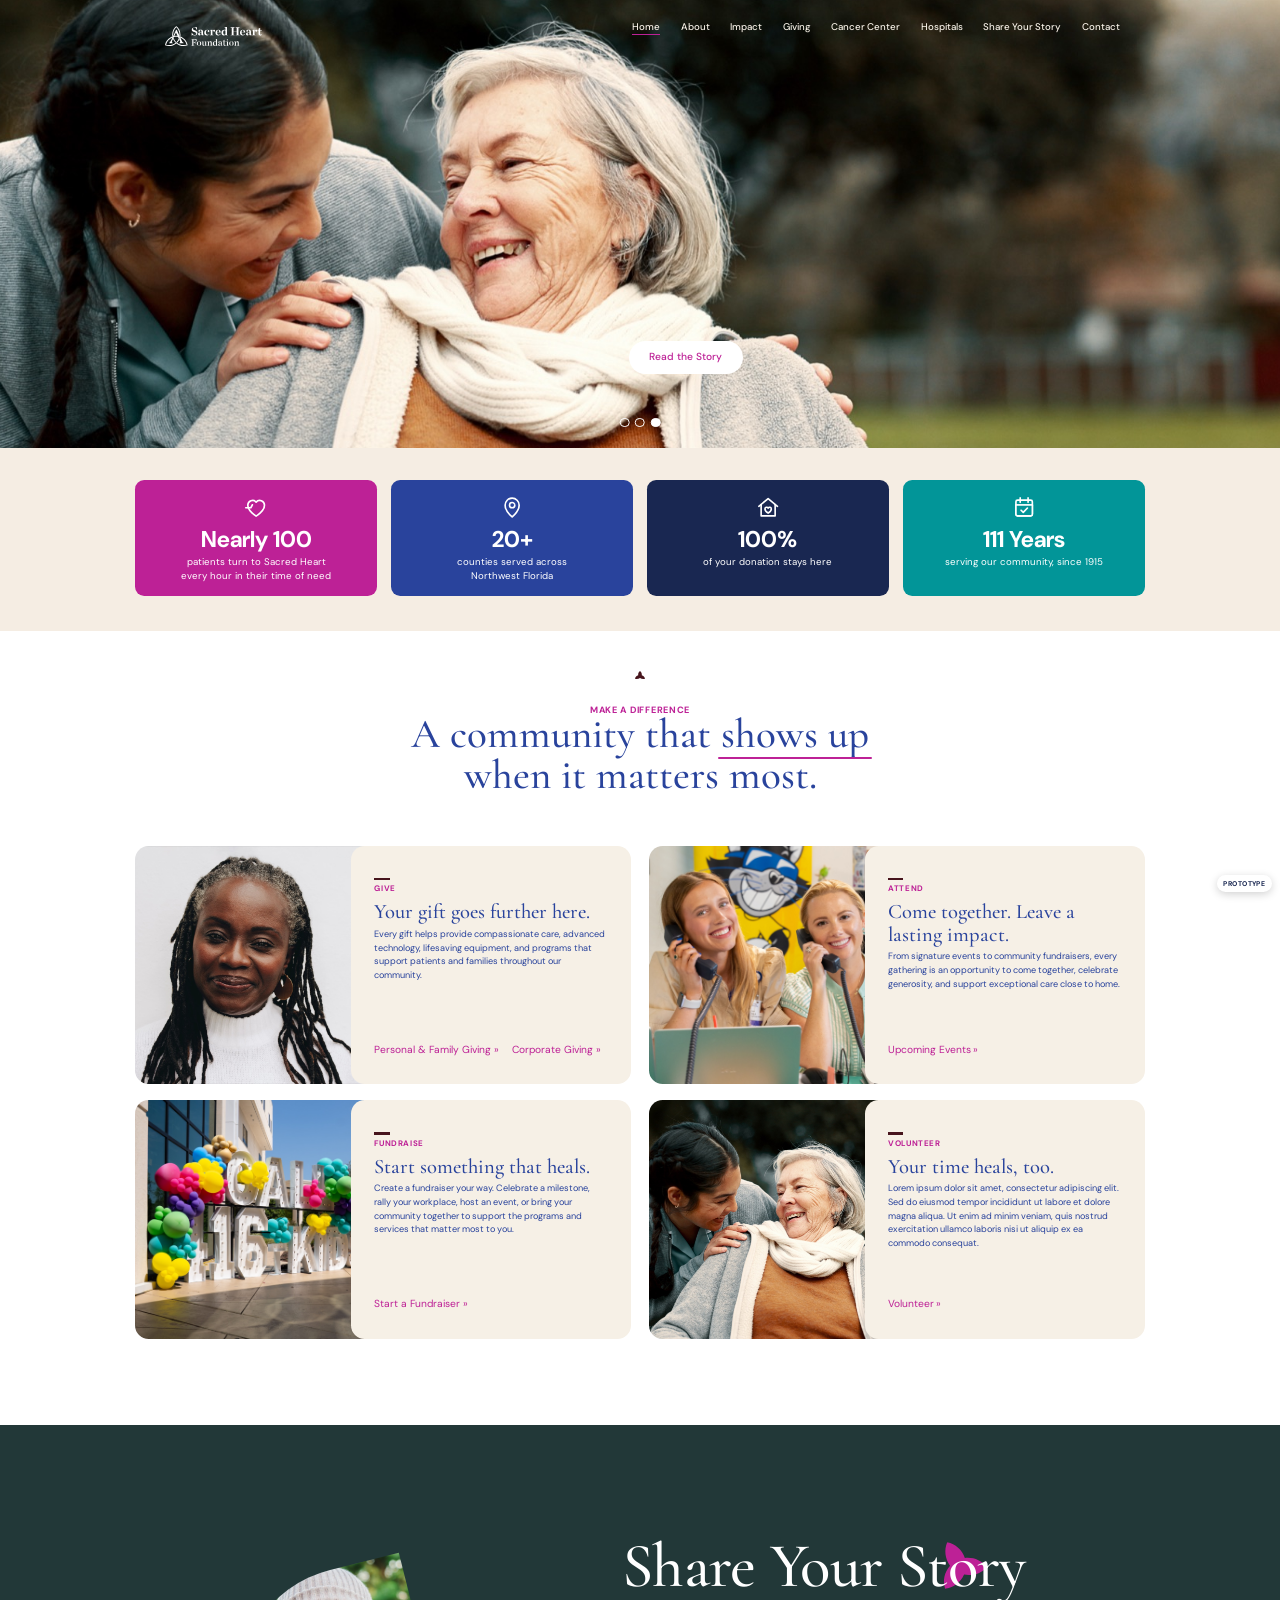
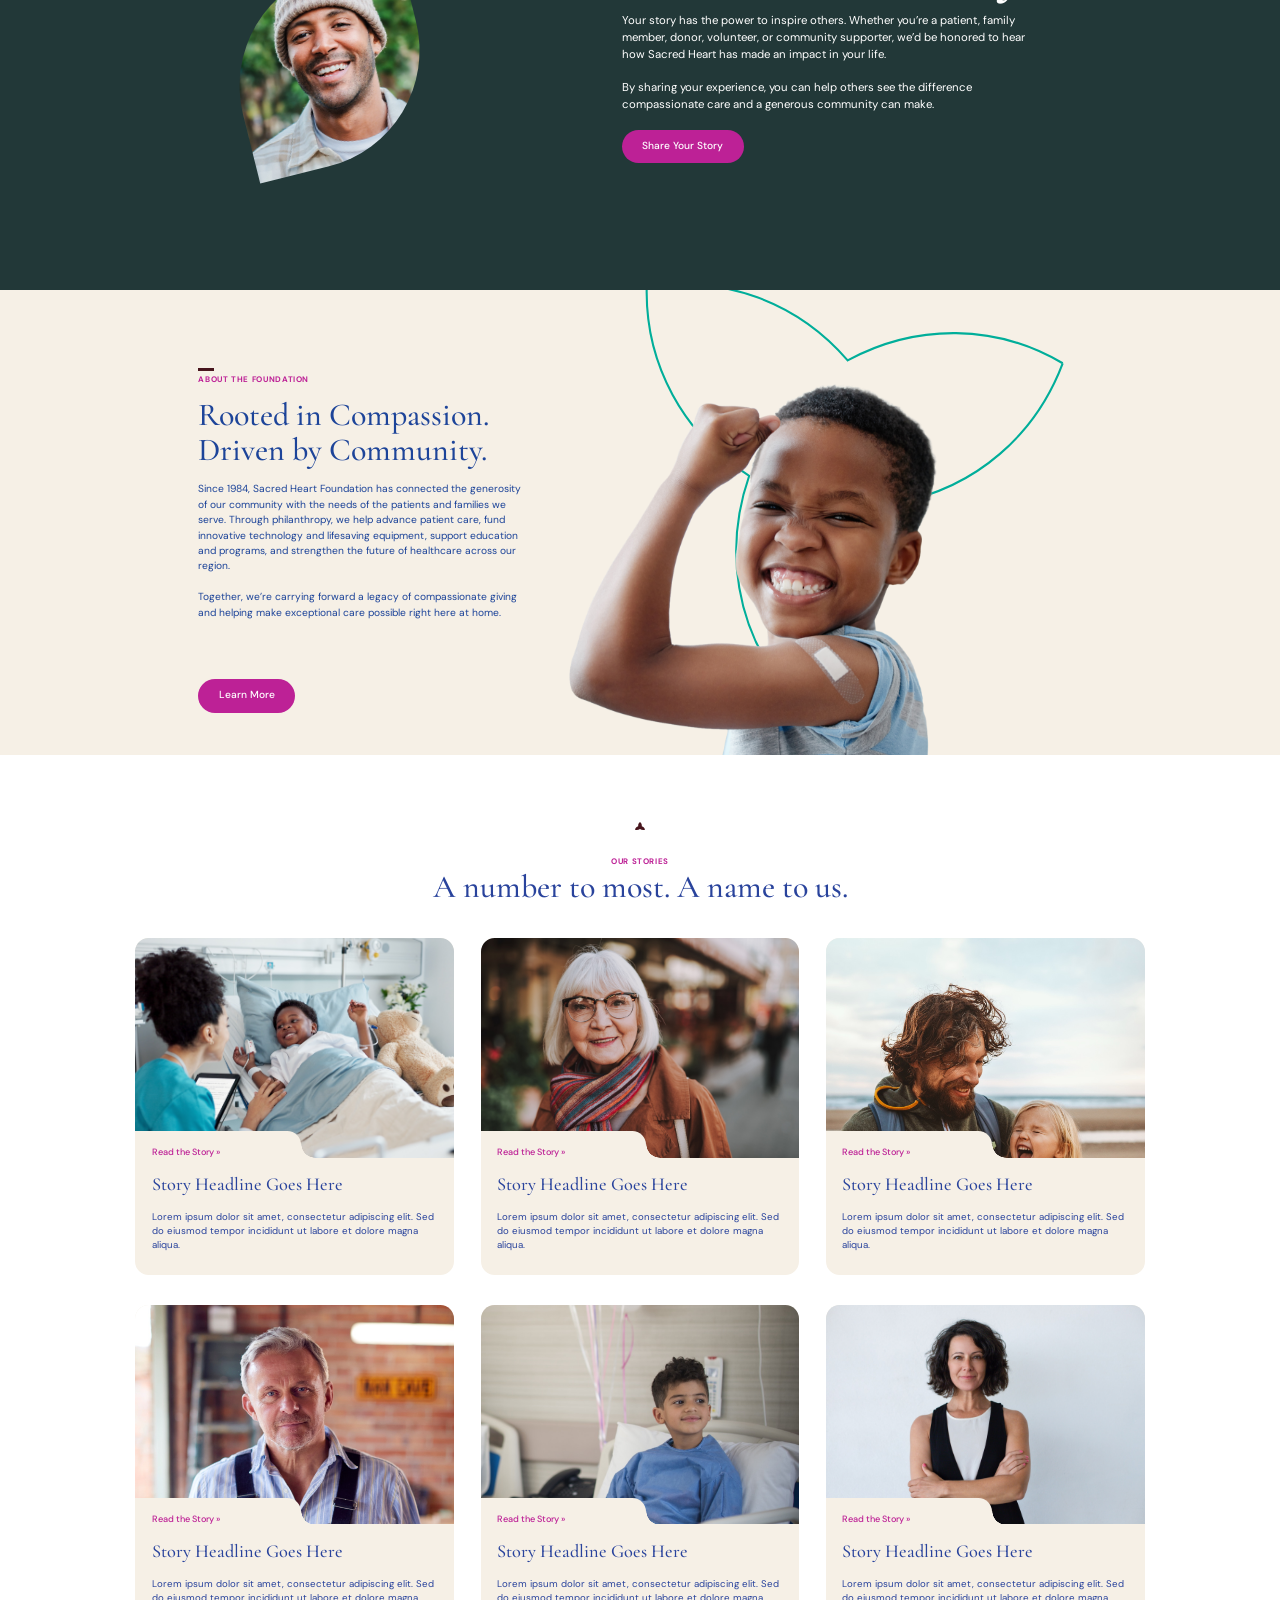
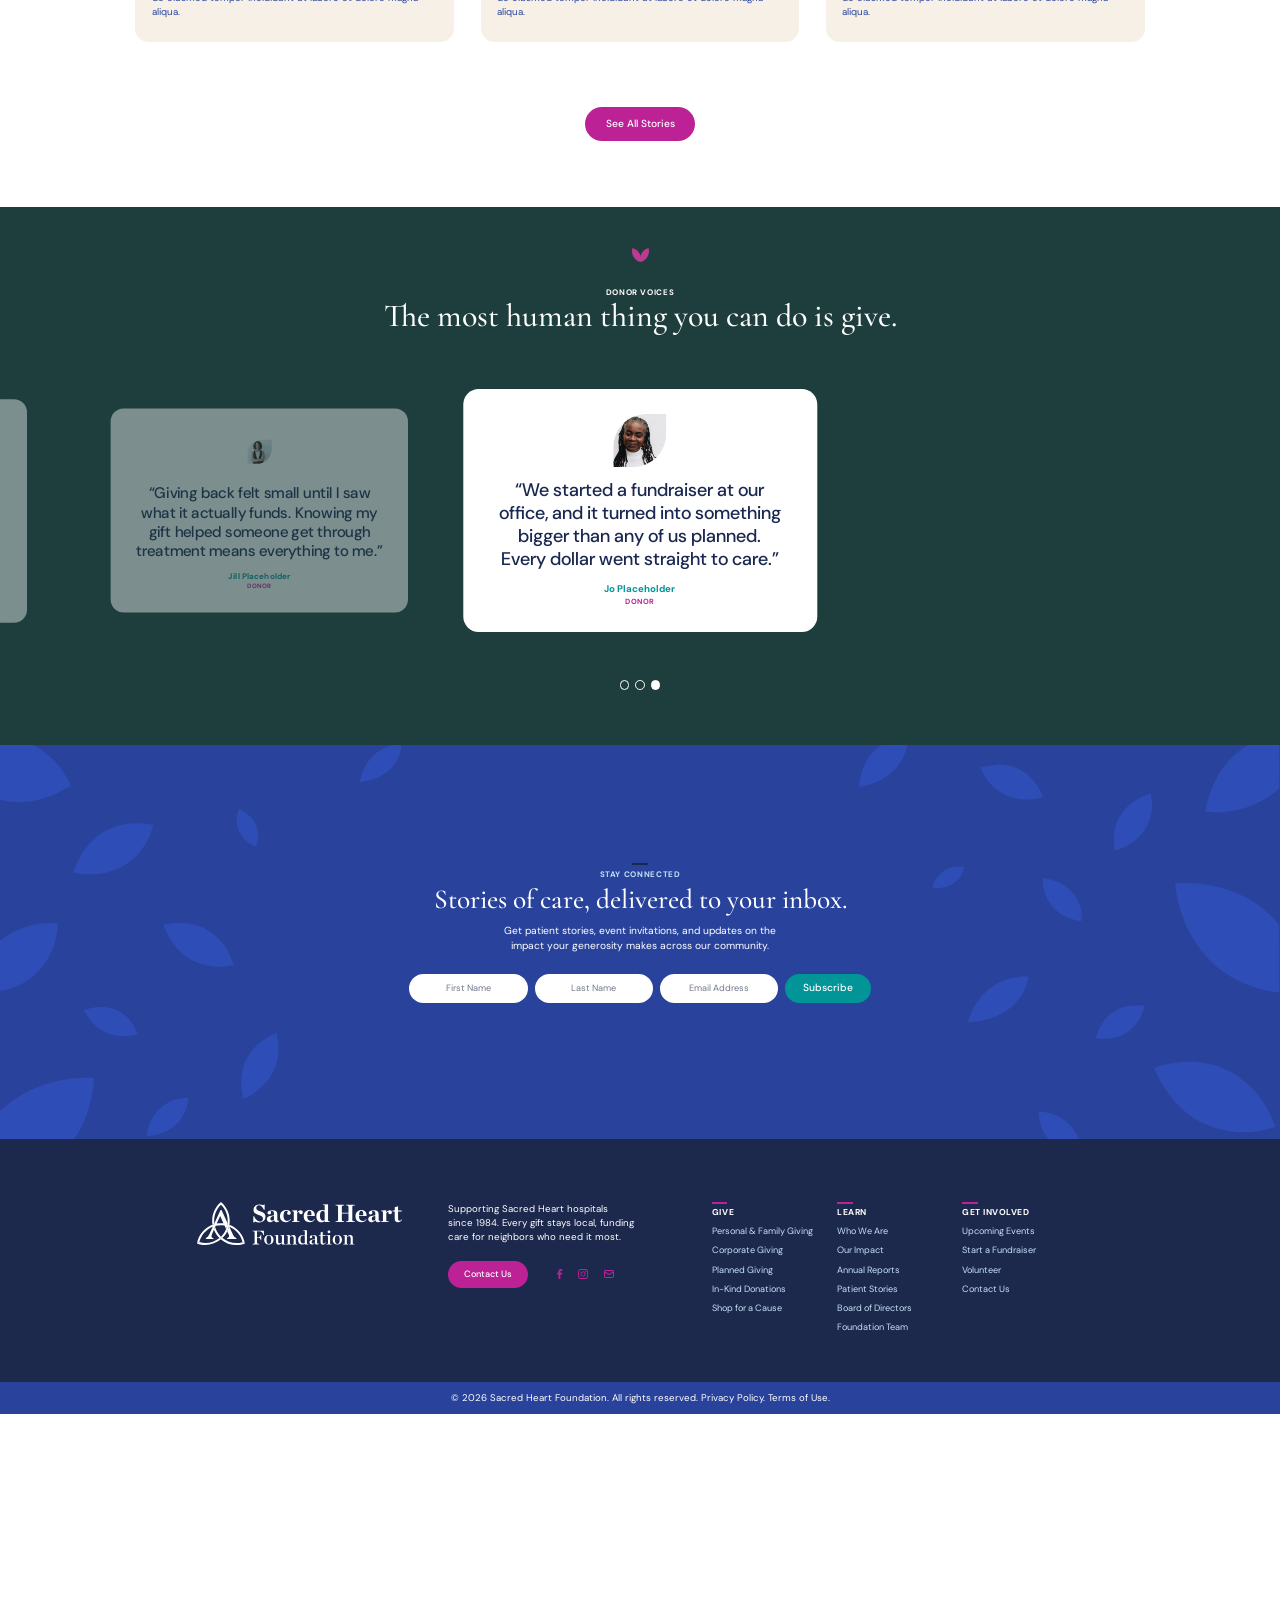
==== index.html @ d455a5c5 "Stay Connected leaves: hide cut-off slivers; leaves near the cursor zoom up Co-Authored-By: Claude O" ====
<!doctype html>
<html lang="en">
<head>
<meta charset="utf-8">
<meta name="viewport" content="width=device-width, initial-scale=1, viewport-fit=cover">
<title>Sacred Heart Foundation Prototype</title>
<link rel="preconnect" href="https://fonts.googleapis.com">
<link rel="preconnect" href="https://fonts.gstatic.com" crossorigin>
<link rel="stylesheet" href="https://fonts.googleapis.com/css2?family=Cormorant+Garamond:wght@500;600&family=DM+Sans:opsz,wght@9..40,400;9..40,500;9..40,700&display=swap">
<style>
/* Desktop = Figma "SHF - Homepage" 1920px frame, measured 1:1 in px.
   At 1200px and wider the whole page is scaled with CSS zoom (window width / 1920),
   so every section keeps Figma's proportions on any screen. Below 1200px a fluid layout takes over. */
:root{
  --navy:#192751; --royal:#29439c; --royal-2:#1d4499; --ink-navy:#1d284d;
  --magenta:#bd2196; --teal:#029598;
  --forest:#223838; --forest-2:#1e3d3d; --oxblood:#47151d;
  --cream:#f6f0e6; --cream-2:#f5ede3; --sky:#c4e1f6; --muted:#73788c; --white:#fff;
  --display:"Cormorant Garamond", "Cormorant", Georgia, "Times New Roman", serif;
  --body:"DM Sans", ui-sans-serif, system-ui, -apple-system, "Segoe UI", sans-serif;
  --side:77px;
  color-scheme:light;
}
*{box-sizing:border-box}
html{scroll-behavior:smooth}
@media (prefers-reduced-motion:reduce){html{scroll-behavior:auto}*{animation:none!important;transition:none!important}}
body{margin:0;background:var(--white);color:var(--royal);font-family:var(--body);font-size:17px;line-height:1.45;-webkit-font-smoothing:antialiased;overflow-x:hidden}
img{max-width:100%;display:block}
a{color:inherit}
button{font:inherit;cursor:pointer}
h1,h2,h3{font-family:var(--display);font-weight:500;margin:0}
p{margin:0}
:focus-visible{outline:3px solid var(--magenta);outline-offset:3px;border-radius:6px}

.eyebrow{display:block;font-weight:700;font-size:14px;letter-spacing:.08em;text-transform:uppercase;color:var(--magenta);line-height:1.25}
.bar{display:block;width:27px;height:4px;background:var(--oxblood)}
.btn{display:inline-flex;align-items:center;justify-content:center;border:0;border-radius:999px;height:59px;padding:0 36px;font-weight:500;font-size:18px;line-height:1.25;text-decoration:none;transition:transform .2s ease, background-color .2s ease, box-shadow .2s ease;white-space:nowrap}
.btn:hover{transform:translateY(-2px);box-shadow:0 8px 20px rgba(25,39,81,.18)}
.btn-magenta{background:var(--magenta);color:var(--white)}
.btn-magenta:hover{background:#a51a83}
.btn-white{background:var(--white);color:var(--magenta)}
.btn-teal{background:var(--teal);color:var(--white)}
.btn-teal:hover{background:#027f82}
.link{color:var(--magenta);text-decoration:none;font-size:18px;line-height:1.25;background:none;border:0;padding:0;text-align:left}
.link{display:inline-flex;align-items:baseline;gap:4px}
/* hover: letters thicken (stroke, so the width never changes and nothing shifts) and the arrow slides right */
.link .lt{transition:-webkit-text-stroke-width .2s ease}
.link .la{display:inline-block;transition:transform .3s cubic-bezier(.2,.8,.2,1)}
.link:hover .lt,.link:focus-visible .lt{-webkit-text-stroke:.6px currentColor;text-shadow:0 0 .4px currentColor}
.link:hover .la,.link:focus-visible .la{transform:translateX(6px)}
.mark{display:block;margin-inline:auto}

/* ---------- Nav (Figma: logo 170x48 at 128,38 · links 17px from x950, 36px gaps, right edge 1800) ---------- */
.nav{position:fixed;top:0;left:0;right:0;z-index:50;transition:background-color .3s ease, box-shadow .3s ease}
.nav .inner{display:flex;align-items:flex-start;justify-content:space-between;padding:38px 120px 0 128px;transition:padding .3s ease}
.nav.solid{background:var(--navy);box-shadow:0 4px 20px rgba(0,0,0,.18)}
.nav.solid .inner{padding-top:14px;padding-bottom:14px}
.logo img{width:170px;height:36px;margin-top:7px}
.nav ul{list-style:none;margin:-2px 0 0;padding:0;display:flex;gap:36px}
.nav a.navlink{color:var(--cream);text-decoration:none;font-weight:500;font-size:17px;line-height:22px;position:relative;display:block}
.nav a.navlink::after{content:"";position:absolute;left:0;right:0;bottom:-4px;height:2px;background:var(--magenta);transform:scaleX(0);transform-origin:left;transition:transform .25s ease}
.nav a.navlink:hover::after,.nav a.navlink.active::after{transform:scaleX(1)}
.menu-btn{display:none;background:none;border:0;color:var(--cream);padding:8px}
.menu-btn svg{width:28px;height:28px}

/* ---------- Hero (934 tall · headline at 940,224 · body 22px · button 59 tall · dots at y843) ---------- */
.hero{position:relative;height:784px;color:var(--white);overflow:hidden;background:var(--navy)}
.slide{position:absolute;inset:0;opacity:0;transition:opacity 1s ease}
.slide.on{opacity:1}
.slide img{width:100%;height:100%;object-fit:cover}
.hero::after{content:"";position:absolute;inset:0 0 auto;height:640px;background:linear-gradient(180deg,var(--navy) 0%,rgba(25,39,81,0) 33.9%);pointer-events:none}
.hero-shade{position:absolute;inset:0;background:linear-gradient(90deg,rgba(25,39,81,0) 40%,rgba(25,39,81,.3) 100%);pointer-events:none}
.hero-copy{position:absolute;z-index:2;left:940px;top:112px;width:804px}
.hero-tag{color:var(--white);font-size:16px;letter-spacing:.1em;margin-bottom:20px}
/* 88px (Figma uses 112) so the longest headline (Oncology) fits in 3 lines at one size across all slides */
.hero-copy h1{font-size:88px;line-height:.98;margin-bottom:28px;text-wrap:balance}
.hero-copy p{font-size:22px;line-height:1.45;max-width:732px;margin-bottom:30px}
.hero-copy .slide-text{transition:opacity .5s ease;display:flex;flex-direction:column;justify-content:flex-end} /* spare height goes above the headline, so body + button stay locked together */
.hero-copy.fading .slide-text{opacity:0}
/* Slider controls: one frosted pill — arrows, progress bars that fill while a slide shows, counter, pause */
.ctl-bar{display:flex;align-items:center;gap:2px;padding:6px;border-radius:999px;background:rgba(25,39,81,.42);border:1px solid rgba(255,255,255,.22);-webkit-backdrop-filter:blur(12px);backdrop-filter:blur(12px);color:var(--white)}
.hero-controls{position:absolute;z-index:3;left:50%;transform:translateX(-50%);top:714px}
.quote-controls{width:max-content;margin:36px auto 0;background:rgba(255,255,255,.06)}
.ctl{width:40px;height:40px;border-radius:50%;border:0;background:transparent;color:inherit;display:grid;place-items:center;padding:0;transition:background-color .2s ease,transform .2s ease}
.ctl svg{width:18px;height:18px;fill:none;stroke:currentColor;stroke-width:2;stroke-linecap:round;stroke-linejoin:round}
.ctl .i-play{fill:currentColor;stroke:none}
.ctl:hover{background:rgba(255,255,255,.16)}
.ctl:active{transform:scale(.9)}
.dots{display:flex;gap:2px;padding:0 6px}
.dots button{position:relative;width:24px;height:28px;border:0;background:transparent;padding:0;cursor:pointer}
.dots button::before{content:"";position:absolute;left:50%;top:50%;width:8px;height:8px;margin:-4px 0 0 -4px;border-radius:50%;background:rgba(255,255,255,.35);transition:background-color .25s ease,transform .25s ease}
.dots button:hover::before{background:rgba(255,255,255,.65)}
.dots button[aria-current="true"]::before{background:var(--white);transform:scale(1.25)}
/* invisible timer: the current dot runs this animation; when it ends, the slide advances */
.dots button::after{content:"";position:absolute;width:0;height:0;opacity:0}
.dots button[aria-current="true"]::after{animation:segfill var(--seg-dur,7s) linear both}
.ctl-bar.is-paused .dots button[aria-current="true"]::after{animation-play-state:paused}
@keyframes segfill{from{width:0}to{width:1px}}
/* Slider controls, simplified: just the Figma dots — outlined circles, current one filled. No pill, arrows or pause. */
.ctl-bar{background:none!important;border:0!important;-webkit-backdrop-filter:none!important;backdrop-filter:none!important;padding:0!important}
.ctl-bar .ctl{display:none!important}
.ctl-bar .dots{gap:10px;padding:0}
.ctl-bar .dots button{width:17px;height:17px}
.ctl-bar .dots button::before{inset:0;width:auto;height:auto;margin:0;border:1px solid var(--white);background:transparent;transform:none}
.ctl-bar .dots button:hover::before{background:rgba(255,255,255,.35)}
.ctl-bar .dots button[aria-current="true"]::before{background:var(--white);transform:none}
.hero-controls.ctl-bar{top:731px}
.quote-controls.ctl-bar{margin-top:40px}
@media (max-width:1199px){.hero-controls.ctl-bar{top:auto;bottom:40px}}
/* Hand-drawn pink underline under a key word in each headline (drawn on scroll by motion.js) */
.u{position:relative;white-space:nowrap}
.u-line{position:absolute;left:-2%;width:104%;bottom:-.02em;height:max(3px,.055em);background:var(--magenta);border-radius:3px;pointer-events:none;transform-origin:left center;transform:scaleX(calc(1 - var(--u, 0)))}
.u-line path{display:none}
.hero-copy .u-line{bottom:.17em}
.connect .u-line{background:var(--teal)}  /* teal underline on the blue Stay Connected band */
.ctl-pp .i-play{display:none}
.ctl-pp[aria-pressed="true"] .i-pause{display:none}
.ctl-pp[aria-pressed="true"] .i-play{display:block}
[hidden]{display:none!important}

/* ---------- Trust bar (280 tall · tiles 423x152 · 25px gaps) ---------- */
.stats{background:var(--cream-2);padding:56px var(--side) 60px}
.stats .grid{display:grid;grid-template-columns:repeat(4,1fr);gap:25px}
.stat{border-radius:16px;color:var(--white);text-align:center;min-height:196px;padding:24px 20px 26px;display:flex;flex-direction:column;align-items:center;gap:8px}
.stat-icon{width:46px;height:46px;margin-bottom:4px;fill:none;stroke:currentColor;stroke-width:1.5;stroke-linecap:round;stroke-linejoin:round;overflow:visible}
.stat-icon path,.stat-icon circle{stroke-dasharray:1;stroke-dashoffset:0}
.stat strong{font-size:40px;line-height:1.05;font-weight:700;font-variant-numeric:tabular-nums}
.stat span{font-size:17px;line-height:1.35;max-width:280px;text-wrap:balance}
.s1{background:var(--magenta)}.s2{background:var(--royal)}.s3{background:var(--navy)}.s4{background:var(--teal)}
.stat.pop{animation:pop .6s cubic-bezier(.2,.8,.2,1)}
@keyframes pop{0%{transform:translateY(10px)}100%{transform:none}}

/* ---------- Make a Difference (1390 tall) ---------- */
#giving{padding:70px var(--side) 151px}
.head{text-align:center}
#giving .head .eyebrow{font-size:16px;letter-spacing:.08em;margin-top:46px}
#giving h2{font-size:72px;line-height:1;color:var(--royal);width:952px;margin:-5px auto 0}
.diff{display:grid;grid-template-columns:repeat(2,minmax(0,1fr));gap:28px 32px;margin-top:88px}
.dcard{display:grid;grid-template-columns:378fr 110fr 379fr;min-height:417px}
.dcard .ph{grid-column:1/3;grid-row:1;border-radius:24px 0 0 24px;overflow:hidden;position:relative}
.dcard .ph img{position:absolute;inset:0;width:100%;height:100%;object-fit:cover;transition:transform .6s ease}
.dcard:hover .ph img{transform:scale(1.04)}
.dcard .txt{grid-column:2/4;grid-row:1;background:var(--cream);border-radius:24px;padding:56px 40px 48px;display:flex;flex-direction:column;position:relative;z-index:1}
.dcard .eyebrow{margin-top:5px}
.dcard h3{font-size:36px;line-height:1.08;color:var(--royal);margin-top:14px}
.dcard p{font-size:16px;line-height:1.5;margin-top:8px}
.dcard .links{display:flex;flex-wrap:wrap;gap:8px 24px;margin-top:auto;padding-top:20px;white-space:nowrap}

/* ---------- Share Your Story (813 tall · photo 606 at x187 · text at x923) ---------- */
.share{background:var(--forest);color:var(--white);height:813px;padding:82px 0 0 187px}
.share .inner{display:grid;grid-template-columns:606px 730px;column-gap:130px}
.leaf-photo{width:606px;height:606px;border-radius:380px 0 380px 0;overflow:hidden}
.leaf-photo img{width:100%;height:100%;object-fit:cover;object-position:50% 25%}
.share .copy{padding-top:116px}
.share h2{font-size:110px;line-height:.92;letter-spacing:-1.1px;position:relative;display:inline-block;margin-bottom:28px;isolation:isolate;white-space:nowrap}
.share h2 .petal{position:absolute;left:545px;top:-12px;width:110px;height:auto;transform:scaleX(-1) rotate(45deg);z-index:-1}
.share p{font-size:20px;line-height:1.5}
.share p.one{width:729px;margin-bottom:28px}
.share p.two{width:676px;margin-bottom:28px}

/* ---------- About (814 tall · copy at x187 · kid photo 1147x765 bottom-aligned at x646) ---------- */
.about{background:var(--cream);position:relative;overflow:hidden;height:814px}
.about .copy{position:absolute;left:187px;top:138px;width:582px;z-index:2}
.about .eyebrow{margin-top:5px}
.about h2{font-size:56px;line-height:1.1;color:var(--royal-2);margin-top:24px}
.about .copy p{font-size:18px;line-height:1.5;color:var(--royal-2);margin-top:24px}
.about .copy p+p{margin-top:27px}
.about .copy .btn{margin-top:103px}
.about .flower{position:absolute;left:891px;top:-29px;width:707px;height:739px;transform:rotate(-60deg);pointer-events:none}
.about .kid{position:absolute;left:646px;bottom:0;width:1147px;height:765px;object-fit:cover;max-width:none}

/* ---------- Our Stories (1848 tall · cards 558x592) ---------- */
#stories{padding:118px var(--side) 115px}
#stories .eyebrow{margin-top:45px}
#stories h2{font-size:56px;line-height:1.1;color:var(--royal);margin-top:5px}
.stories{display:grid;grid-template-columns:repeat(3,minmax(0,1fr));gap:53px 46px;margin-top:60px}
.story{display:flex;flex-direction:column;border-radius:24px;overflow:hidden;background:var(--cream);text-align:left;border:0;padding:0;color:var(--royal);transition:transform .25s ease, box-shadow .25s ease}
.story:hover{transform:translateY(-4px);box-shadow:0 14px 32px rgba(25,39,81,.14)}
.story .ph{aspect-ratio:558/386;flex:none;overflow:hidden}
.story .ph img{width:100%;height:100%;object-fit:cover}
.story .body{position:relative;padding:27px 29px 40px;display:flex;flex-direction:column;gap:27px}
.story .tab{position:absolute;left:0;top:-48px;height:49px;width:52%;background:var(--cream);border-top-right-radius:24px;padding:28px 0 0 29px;font-weight:500;font-size:16px;line-height:1.25;color:var(--magenta)}
.story .tab::after{content:"";position:absolute;right:-24px;bottom:1px;width:24px;height:24px;background:radial-gradient(circle at 100% 0, transparent 23.5px, var(--cream) 24px)}
.story h3{font-size:32px;line-height:1.1}
.story p{font-size:17px;line-height:1.45}
.stories-cta{display:flex;justify-content:center;margin-top:115px}

/* ---------- Donor Voices (727 tall · cards 558x355) ---------- */
.voices{background:var(--forest-2);color:var(--white);padding:73px var(--side) 96px}
.voices .mark{width:29px;height:24px}
.voices .eyebrow{color:var(--white);margin-top:44px}
.voices h2{font-size:56px;line-height:1.1;margin-top:2px}
.quotes{display:grid;grid-template-columns:repeat(3,minmax(0,1fr));gap:46px;margin-top:53px}
/* Donor quotes: DM Sans (Figma), leaf-shaped portrait */
.quote{position:relative;background:var(--white);border-radius:27px;padding:44px 48px 46px;text-align:center;display:flex;flex-direction:column;align-items:center;gap:22px;margin:0}
.q-photo{width:92px;height:92px;border-radius:58px 0 58px 0;overflow:hidden;flex:none}
.q-photo img{width:100%;height:100%;object-fit:cover}
.quote blockquote{margin:0;position:relative;font-weight:500;font-size:32px;line-height:1.25;color:var(--navy);text-wrap:balance}
.quote figcaption{display:flex;flex-direction:column;align-items:center;gap:2px;line-height:1.25}
.q-name{font-weight:700;font-size:17px;color:var(--teal)}
.q-role{font-size:13px;font-weight:700;letter-spacing:.08em;text-transform:uppercase;color:var(--magenta)}

/* ---------- Stay Connected (346 tall · form at x1085) ---------- */
.connect{background:var(--royal);color:var(--white);height:346px;padding:91px 189px 0 185px;display:flex;justify-content:space-between}
.connect .bar{background:var(--navy)}
.connect .eyebrow{color:var(--sky);margin-top:7px}
.connect h2{font-size:48px;line-height:1.1;margin-top:10px;width:808px}
.connect p{font-size:18px;width:532px;margin-top:16px}
.signup{display:grid;grid-template-columns:repeat(3,207px);gap:10px 12px;align-content:start;margin-top:24px}
.signup input{width:100%;height:52px;border-radius:999px;border:2px solid transparent;padding:0 22px;font:inherit;font-size:16px;color:var(--navy);background:var(--white);text-align:center}
.signup input::placeholder{color:var(--muted)}
.signup input:focus{outline:none;border-color:var(--magenta)}
.signup input[aria-invalid="true"]{border-color:#ff9db5}
.signup .row{grid-column:1/-1;display:flex;justify-content:space-between;align-items:center;gap:16px}
.signup .msg{font-size:15px;color:var(--sky)}
.signup .btn{height:55px;width:150px;padding:0}

/* ---------- Footer (424 tall + 57 legal bar) ---------- */
.foot{background:var(--ink-navy);color:var(--white);height:424px;padding:109px 0 0 185px;display:grid;grid-template-columns:358px 326px auto;column-gap:81px}
.foot .flogo{width:358px;height:75px}
.foot .tag p{font-size:17px;line-height:1.45}
.foot .tag .acts{display:flex;align-items:center;gap:49px;margin-top:29px}
.foot .tag .btn{height:48px;padding:0 28px;font-size:16px}
.foot .social a{display:block;width:103px;height:18px;background:url(assets/4dad3.svg) no-repeat center/contain}
.foot .cols{display:grid;grid-template-columns:repeat(3,207px);column-gap:12px;align-items:start;margin-left:55px} /* same grid as the 3 signup fields above */

.foot h4{margin:0 0 12px;font-size:15px;line-height:1.25;letter-spacing:.06em;text-transform:uppercase;font-weight:700;position:relative;padding-top:10px;white-space:nowrap}
.foot h4::before{content:"";position:absolute;top:0;left:0;width:27px;height:4px;background:var(--magenta)}
.foot ul{list-style:none;margin:0;padding:0;display:flex;flex-direction:column;gap:12px}
.foot li{line-height:20px}
.foot ul a{color:var(--sky);text-decoration:none;font-size:16px;line-height:1.25;white-space:nowrap}
.foot ul a:hover{color:var(--white);text-decoration:underline;text-underline-offset:3px}
.legal{background:var(--royal);color:var(--white);text-align:center;font-size:17px;height:57px;line-height:57px}
.legal a{text-decoration:none}.legal a:hover{text-decoration:underline}

/* ---------- Modal + toast ---------- */
dialog{border:0;border-radius:24px;padding:0;max-width:min(680px,calc(100vw - 32px));width:100%;color:var(--royal);background:var(--cream);box-shadow:0 30px 80px rgba(0,0,0,.35)}
dialog::backdrop{background:rgba(25,39,81,.6);backdrop-filter:blur(3px)}
dialog .dimg{aspect-ratio:16/8;overflow:hidden}
dialog .dimg img{width:100%;height:100%;object-fit:cover}
dialog .dbody{padding:32px 36px 36px;display:flex;flex-direction:column;gap:14px}
dialog h3{font-size:40px;line-height:1.05}
dialog .x{position:absolute;top:14px;right:14px;width:40px;height:40px;border-radius:50%;border:0;background:var(--white);color:var(--navy);font-size:22px;line-height:1;box-shadow:0 2px 10px rgba(0,0,0,.15)}
dialog .btn{justify-self:start}
.form{display:grid;gap:14px}
.form label{display:grid;gap:6px;font-size:14px;font-weight:500;color:var(--navy)}
.form input,.form select,.form textarea{font:inherit;font-size:16px;padding:12px 16px;border-radius:14px;border:1.5px solid #d9cfbf;background:var(--white);color:var(--navy)}
.form textarea{min-height:120px;resize:vertical}
.form input:focus,.form select:focus,.form textarea:focus{outline:none;border-color:var(--magenta)}
.form .err{color:#b0124f;font-size:14px;min-height:1.2em}
.form .two{display:grid;grid-template-columns:1fr 1fr;gap:14px}
.toast{position:fixed;left:50%;bottom:calc(24px + env(safe-area-inset-bottom,0px));transform:translate(-50%,20px);background:var(--navy);color:var(--white);padding:14px 22px;border-radius:999px;font-size:15px;opacity:0;pointer-events:none;transition:opacity .25s ease, transform .25s ease;z-index:100;max-width:calc(100vw - 32px);text-align:center}
.toast.show{opacity:1;transform:translate(-50%,0)}
.proto{position:fixed;right:14px;bottom:14px;z-index:90;background:var(--white);color:var(--navy);border-radius:999px;padding:6px 12px;font-size:12px;font-weight:700;letter-spacing:.06em;text-transform:uppercase;box-shadow:0 4px 14px rgba(0,0,0,.18)}


/* ---------- Desktop frame: the 1920 design sits centered on a wider canvas; backgrounds stay full-bleed ---------- */
@media (min-width:1200px){
  :root{--gx:max(0px, calc((100vw / var(--z, 1) - 1920px) / 2))}
  .nav .inner{max-width:1920px;margin-inline:auto}
  .stats{padding-inline:calc(var(--gx) + 77px)}
  #giving{padding-inline:calc(var(--gx) + 77px)}
  .share{padding-left:calc(var(--gx) + 187px)}
  .about .copy{left:calc(var(--gx) + 187px)}
  .about .flower{left:calc(var(--gx) + 891px)}
  .about .kid{left:calc(var(--gx) + 646px)}
  #stories{padding-inline:calc(var(--gx) + 77px)}
  .voices{padding-inline:calc(var(--gx) + 77px)}
  .connect{padding-left:calc(var(--gx) + 185px);padding-right:calc(var(--gx) + 189px)}
  .foot{padding-left:calc(var(--gx) + 185px)}
  .hero-copy{left:calc(var(--gx) + 940px)}
}
/* =====================================================================
   Under 1200px: fluid layout (no zoom). Sections stack; type steps down.
   ===================================================================== */
@media (max-width:1199px){
  body{font-size:16px}
  .nav .inner{padding:20px max(20px,env(safe-area-inset-right,0px)) 0 max(20px,env(safe-area-inset-left,0px));align-items:center}
  .nav.solid .inner{padding-top:12px;padding-bottom:12px}
  .logo img{width:140px;height:auto}
  .menu-btn{display:block;position:relative;z-index:2}
  .nav ul{position:fixed;inset:0 0 0 auto;width:min(340px,86vw);flex-direction:column;gap:6px;margin:0;background:var(--navy);padding:90px 32px 32px;transform:translateX(100%);transition:transform .3s ease;box-shadow:-10px 0 40px rgba(0,0,0,.3)}
  .nav.open ul{transform:none}
  .nav a.navlink{font-size:20px;padding-block:10px}

  .hero{height:auto;min-height:600px}
  .hero::after{height:60%}
  .hero-shade{background:linear-gradient(0deg,rgba(25,39,81,.85) 0%,rgba(25,39,81,.2) 65%)}
  .hero-copy{position:relative;left:auto;top:auto;width:auto;max-width:640px;padding:170px 20px 110px}
  .hero-copy h1{font-size:clamp(40px,7vw,64px);margin-bottom:20px}
  .hero-copy p{font-size:18px;margin-bottom:28px}
  .hero-controls{top:auto;bottom:28px}
  .dots button{width:22px}

  .stats{height:auto;padding:40px 20px}
  .stats .grid{grid-template-columns:repeat(2,1fr);gap:16px}
  .stat{min-height:0;padding:22px 16px}
  .stat-icon{width:38px;height:38px}
  .stat strong{font-size:34px}

  #giving{padding:56px 20px 72px}
  #giving .eyebrow{margin-top:28px}
  #giving h2{width:auto;font-size:clamp(36px,6vw,56px);text-wrap:balance}
  .diff{grid-template-columns:1fr;margin-top:40px;gap:20px}
  .dcard{grid-template-columns:38fr 10fr 52fr;height:auto;min-height:380px}
  .dcard .txt{padding:40px 28px 36px}
  .dcard .links{padding-top:20px}

  .share{height:auto;padding:56px 20px 64px}
  .share .inner{grid-template-columns:1fr;row-gap:36px;max-width:640px;margin-inline:auto}
  .leaf-photo{width:100%;max-width:420px;height:auto;aspect-ratio:1;border-radius:62.7% 0 62.7% 0 / 62.7% 0 62.7% 0}
  .share .copy{padding-top:0}
  .share h2{font-size:clamp(48px,10vw,80px);white-space:normal}
  .share h2 .petal{display:none}
  .share p.one,.share p.two{width:auto;font-size:18px}

  .about{height:auto;display:flex;flex-direction:column}
  .about .copy{position:static;width:auto;max-width:640px;padding:56px 20px 0}
  .about h2{font-size:clamp(36px,6vw,48px)}
  .about .copy .btn{margin-top:32px}
  .about .art{position:relative;margin-top:24px;aspect-ratio:1147/765;max-width:100%}
  .about .flower{left:22%;top:-10%;width:60%;height:auto}
  .about .kid{position:absolute;left:0;bottom:0;width:100%;height:100%}

  #stories{padding:64px 20px 72px}
  #stories .eyebrow{margin-top:28px}
  #stories h2{font-size:clamp(34px,5.5vw,48px)}
  .stories{grid-template-columns:repeat(2,minmax(0,1fr));gap:24px;margin-top:36px}
  .story{height:auto}
  .story .ph{height:auto;aspect-ratio:558/386}
  .story .body{padding-bottom:30px;gap:14px}
  .story .tab{width:52%}
  .story p{width:auto}
  .stories-cta{margin-top:48px}

  .voices{height:auto;padding:56px 20px 64px}
  .voices h2{font-size:clamp(34px,5.5vw,48px);text-wrap:balance}
  .quotes{grid-template-columns:1fr;gap:20px;max-width:640px;margin-inline:auto;margin-top:36px}
  .quote{height:auto;padding:40px 32px}
  .quote blockquote{font-size:24px}

  .connect{height:auto;padding:56px 20px 64px;flex-direction:column;gap:28px}
  .connect h2{width:auto;font-size:clamp(32px,5vw,44px)}
  .connect p{width:auto}
  .signup{grid-template-columns:repeat(3,minmax(0,1fr));margin-top:0}

  .foot{height:auto;padding:56px 20px;grid-template-columns:1fr;row-gap:36px}
  .foot .flogo{width:280px;height:auto}
  .foot .cols{margin-left:0;flex-wrap:wrap;gap:32px 48px}
  .foot .cols nav{width:auto!important}
  .legal{height:auto;line-height:1.45;padding:16px 20px calc(16px + env(safe-area-inset-bottom,0px));font-size:15px}
}
@media (max-width:640px){
  .stats .grid{grid-template-columns:1fr}
  .dcard{grid-template-columns:1fr;min-height:0}
  .dcard .ph{grid-column:1;grid-row:1;border-radius:24px 24px 0 0;aspect-ratio:4/3;position:relative}
  .dcard .txt{grid-column:1;grid-row:2;border-radius:0 0 24px 24px}
  .stories{grid-template-columns:1fr}
  .signup{grid-template-columns:1fr}
  .signup .row{flex-direction:column-reverse;align-items:stretch}
  .signup .btn{width:100%}
  .form .two{grid-template-columns:1fr}
}

.connect > .wrap,.foot > .wrap{display:contents}

/* ---------- Stay Connected: stacked + centered (text on top, form row below) ---------- */
.connect{height:auto;flex-direction:column;align-items:center;justify-content:flex-start;text-align:center;gap:34px;padding:84px 77px 90px}
.connect .bar{margin-inline:auto}
.connect h2{width:auto}
.connect p{margin-inline:auto}
.signup{grid-template-columns:repeat(3,207px) 150px;gap:10px 12px;margin-top:0;justify-content:center}
.signup .row{display:contents}
.signup .btn{grid-column:4;grid-row:1;height:52px}
.signup .msg{grid-column:1/-1;grid-row:2;text-align:center;min-height:1.4em}
@media (min-width:1200px){.connect{padding-left:calc(var(--gx) + 77px);padding-right:calc(var(--gx) + 77px)}}
@media (max-width:1199px){
  .connect{padding:56px 20px 64px;gap:28px}
  .signup{grid-template-columns:repeat(2,minmax(0,220px))}
  .signup .btn{grid-column:auto;grid-row:auto;width:100%}
  .signup .msg{grid-row:auto;order:2}
  .signup .btn{order:1}
}
@media (max-width:640px){
  .signup{grid-template-columns:minmax(0,1fr);width:100%;max-width:360px}
}

/* ---------- Stay Connected background: Figma leaf pattern (68:444) ---------- */
.connect{position:relative;overflow:hidden;isolation:isolate}
.connect > .wrap > *{position:relative;z-index:1}
.connect-leaves{position:absolute;inset:0;width:100%;height:100%;z-index:0;pointer-events:none}
.connect-leaves path{fill:#2E4DB6}
@media (min-width:1200px){.connect{min-height:691px;justify-content:center;padding-top:60px;padding-bottom:60px}}
@media (max-width:1199px){.connect-leaves{opacity:.7}}
</style>
<link rel="stylesheet" href="motion.css">
<script>
/* Scale the page to the window (1200px and up): the 1920px Figma design sits centered on a 2240px canvas, leaving side margins. */
(function(){var d=document.documentElement;function z(){var w=window.innerWidth;var z=w>=1200?(w/2240):1;d.style.zoom=w>=1200?z:'';d.style.setProperty('--z',z);}z();addEventListener('resize',z);})();
</script>
</head>
<body>

<header class="nav" id="nav">
  <div class="inner">
    <a class="logo" href="#top" aria-label="Sacred Heart Foundation home"><img src="assets/nav-logo.svg" alt="Sacred Heart Foundation"></a>
    <button class="menu-btn" id="menuBtn" aria-label="Open menu" aria-expanded="false" aria-controls="navlist">
      <svg viewBox="0 0 24 24" fill="none" stroke="currentColor" stroke-width="2" stroke-linecap="round"><path d="M4 7h16M4 12h16M4 17h16"/></svg>
    </button>
    <ul id="navlist">
      <!-- Each item is its own page. Pages not built yet are marked .stub and show a notice. -->
      <li><a class="navlink active" href="index.html" aria-current="page">Home</a></li>
      <li><a class="navlink stub" href="about.html" data-page="About">About</a></li>
      <li><a class="navlink stub" href="impact.html" data-page="Impact">Impact</a></li>
      <li><a class="navlink stub" href="giving.html" data-page="Giving">Giving</a></li>
      <li><a class="navlink stub" href="cancer-center.html" data-page="Cancer Center">Cancer Center</a></li>
      <li><a class="navlink stub" href="hospitals.html" data-page="Hospitals">Hospitals</a></li>
      <li><a class="navlink stub" href="share-your-story.html" data-page="Share Your Story">Share Your Story</a></li>
      <li><a class="navlink stub" href="contact.html" data-page="Contact">Contact</a></li>
    </ul>
  </div>
</header>

<main id="top">
  <!-- Hero -->
  <section class="hero" aria-roledescription="carousel" aria-label="Featured">
    <div class="slide on"><img src="assets/6fd4f.jpg" alt="A smiling older woman with glasses" style="object-position:30% 30%"></div>
    <div class="slide"><img src="assets/8e6c4.jpg" alt="A newborn resting in a hospital bassinet"></div>
    <div class="slide"><img src="assets/02070.jpg" alt="A caregiver sharing a laugh with an older woman" style="object-position:30% 35%"></div>
    <div class="hero-shade"></div>
    <div class="hero-copy" id="heroCopy">
      <div class="slide-text">
        <span class="eyebrow hero-tag" id="heroTag">Cardiac</span>
        <h1 id="heroTitle">Your hardest days deserve <span class="u">our best<svg class="u-line" viewBox="0 0 200 20" preserveAspectRatio="none" aria-hidden="true"><path pathLength="1" d="M2 10H198"/></svg></span>.</h1>
        <p id="heroBody">Lorem ipsum dolor sit amet, consectetur adipiscing elit. Sed do eiusmod tempor incididunt ut labore et dolore magna aliqua. Ut enim ad minim veniam, quis nostrud exercitation ullamco laboris nisi ut aliquip ex ea commodo consequat.</p>
      </div>
      <button class="btn btn-white" id="heroStory">Read the Story</button>
    </div>
    <div class="hero-controls ctl-bar">
      <button class="ctl" id="heroPrev" aria-label="Previous slide"><svg viewBox="0 0 24 24" aria-hidden="true"><path d="M14.5 6l-6 6 6 6"/></svg></button>
      <div class="dots" role="tablist" aria-label="Choose slide">
        <button role="tab" aria-label="Slide 1" aria-current="true"></button>
        <button role="tab" aria-label="Slide 2" aria-current="false"></button>
        <button role="tab" aria-label="Slide 3" aria-current="false"></button>
      </div>
      <button class="ctl" id="heroNext" aria-label="Next slide"><svg viewBox="0 0 24 24" aria-hidden="true"><path d="M9.5 6l6 6-6 6"/></svg></button>
      <button class="ctl ctl-pp" id="heroPause" aria-label="Pause slideshow" aria-pressed="false"><svg class="i-pause" viewBox="0 0 24 24" aria-hidden="true"><path d="M9 6.5v11M15 6.5v11"/></svg><svg class="i-play" viewBox="0 0 24 24" aria-hidden="true"><path d="M8.5 6.2v11.6L18 12z"/></svg></button>
    </div>
  </section>

  <!-- Stats -->
  <section class="stats" id="impact" aria-label="Our impact">
    <div class="grid">
      <div class="stat s1"><svg class="stat-icon" viewBox="0 0 24 24" aria-hidden="true"><path class="beat" pathLength="1" d="M12 20.2s-7.6-4.5-7.6-10A4.3 4.3 0 0 1 12 7.4a4.3 4.3 0 0 1 7.6 2.8c0 5.5-7.6 10-7.6 10z"/><path pathLength="1" d="M2.5 12.6h4.6l1.5-2.8 2.3 5.6 1.9-4.2 1.3 1.4h7.4" class="ecg"/></svg><strong data-prefix="Nearly " data-count="100">Nearly 100</strong><span>patients turn to Sacred Heart every hour in their time of need</span></div>
      <div class="stat s2"><svg class="stat-icon" viewBox="0 0 24 24" aria-hidden="true"><g class="hop"><path pathLength="1" d="M12 21s-6.4-5.5-6.4-10.8a6.4 6.4 0 0 1 12.8 0C18.4 15.5 12 21 12 21z"/><circle pathLength="1" cx="12" cy="10.2" r="2.4"/></g><ellipse class="ripple" cx="12" cy="21.4" rx="3.2" ry=".9"/></svg><strong data-count="20" data-suffix="+">20+</strong><span>counties served across Northwest Florida</span></div>
      <div class="stat s3"><svg class="stat-icon" viewBox="0 0 24 24" aria-hidden="true"><path pathLength="1" d="M3.5 11.2 12 4.2l8.5 7"/><path pathLength="1" d="M5.6 9.6V20h12.8V9.6"/><path class="beat" pathLength="1" d="M12 17.4s-2.9-1.7-2.9-3.7a1.55 1.55 0 0 1 2.9-.8 1.55 1.55 0 0 1 2.9.8c0 2-2.9 3.7-2.9 3.7z"/></svg><strong data-count="100" data-suffix="%">100%</strong><span>of your donation stays here</span></div>
      <div class="stat s4"><svg class="stat-icon" viewBox="0 0 24 24" aria-hidden="true"><path pathLength="1" d="M6 5.6h12a1.5 1.5 0 0 1 1.5 1.5v11.4A1.5 1.5 0 0 1 18 20H6a1.5 1.5 0 0 1-1.5-1.5V7.1A1.5 1.5 0 0 1 6 5.6z"/><path pathLength="1" d="M4.5 10h15"/><path pathLength="1" d="M8.4 3.6v4"/><path pathLength="1" d="M15.6 3.6v4"/><path class="back-tick" pathLength="1" d="M9.2 14.8l2 2 3.8-4"/><g class="sheet-front"><path class="sheet-fill" pathLength="1" d="M4.5 10h15v8.5a1.5 1.5 0 0 1-1.5 1.5H6a1.5 1.5 0 0 1-1.5-1.5z"/><path pathLength="1" d="M9.2 14.8l2 2 3.8-4"/></g></svg><strong data-count="111" data-suffix=" Years">111 Years</strong><span>serving our community, since 1915</span></div>
    </div>
  </section>

  <!-- Make a difference -->
  <section id="giving">
    <div class="wrap">
      <div class="head">
        <img class="mark" src="assets/ce6eb.svg" alt="">
        <span class="eyebrow">Make a Difference</span>
        <h2>A community that <span class="u">shows up<svg class="u-line" viewBox="0 0 200 20" preserveAspectRatio="none" aria-hidden="true"><path pathLength="1" d="M2 10H198"/></svg></span> when it matters most.</h2>
      </div>
      <div class="diff">
        <article class="dcard">
          <div class="ph"><img src="assets/bd13e.jpg" alt="A smiling woman with braids" style="object-position:30% 50%"></div>
          <div class="txt"><span class="bar"></span><span class="eyebrow">Give</span><h3>Your gift goes further here.</h3>
            <p>Every gift helps provide compassionate care, advanced technology, lifesaving equipment, and programs that support patients and families throughout our community.</p>
            <div class="links"><button class="link" data-donate="personal"><span class="lt" data-t="Personal &amp; Family Giving">Personal &amp; Family Giving</span><span class="la">»</span></button><button class="link" data-donate="corporate"><span class="lt" data-t="Corporate Giving">Corporate Giving</span><span class="la">»</span></button></div></div>
        </article>
        <article class="dcard">
          <div class="ph"><img src="assets/a56c4.jpg" alt="Guests gathered at a foundation event" style="object-position:50% 60%"></div>
          <div class="txt"><span class="bar"></span><span class="eyebrow">Attend</span><h3>Come together. Leave a lasting impact.</h3>
            <p>From signature events to community fundraisers, every gathering is an opportunity to come together, celebrate generosity, and support exceptional care close to home.</p>
            <div class="links"><button class="link stub" data-page="Upcoming Events"><span class="lt" data-t="Upcoming Events">Upcoming Events</span><span class="la">»</span></button></div></div>
        </article>
        <article class="dcard">
          <div class="ph"><img src="assets/c61d1.jpg" alt="Colorful balloon arch at a fundraiser" style="object-position:50% 45%"></div>
          <div class="txt"><span class="bar"></span><span class="eyebrow">Fundraise</span><h3>Start something that heals.</h3>
            <p>Create a fundraiser your way. Celebrate a milestone, rally your workplace, host an event, or bring your community together to support the programs and services that matter most to you.</p>
            <div class="links"><button class="link stub" data-page="Start a Fundraiser"><span class="lt" data-t="Start a Fundraiser">Start a Fundraiser</span><span class="la">»</span></button></div></div>
        </article>
        <article class="dcard">
          <div class="ph"><img src="assets/02070.jpg" alt="A volunteer sharing a laugh with an older woman" style="object-position:22% 50%"></div>
          <div class="txt"><span class="bar"></span><span class="eyebrow">Volunteer</span><h3>Your time heals, too.</h3>
            <p>Lorem ipsum dolor sit amet, consectetur adipiscing elit. Sed do eiusmod tempor incididunt ut labore et dolore magna aliqua. Ut enim ad minim veniam, quis nostrud exercitation ullamco laboris nisi ut aliquip ex ea commodo consequat.</p>
            <div class="links"><button class="link stub" data-page="Volunteer"><span class="lt" data-t="Volunteer">Volunteer</span><span class="la">»</span></button></div></div>
        </article>
      </div>
    </div>
  </section>

  <!-- Share your story -->
  <section class="share" id="share">
    <div class="inner">
      <div class="leaf-photo"><img src="assets/a2649.jpg" alt="A smiling man in a knit beanie"></div>
      <div class="copy">
        <h2><span class="t">Share Your Story</span><img class="petal" src="assets/e1659.svg" alt=""></h2>
        <p class="one">Your story has the power to inspire others. Whether you’re a patient, family member, donor, volunteer, or community supporter, we’d be honored to hear how Sacred Heart has made an impact in your life.</p>
        <p class="two">By sharing your experience, you can help others see the difference compassionate care and a generous community can make.</p>
        <button class="btn btn-magenta" id="openShare">Share Your Story</button>
      </div>
    </div>
  </section>

  <!-- About -->
  <section class="about" id="about">
    <div class="wrap">
      <div class="copy">
        <span class="bar"></span>
        <span class="eyebrow">About the Foundation</span>
        <h2>Rooted in <span class="u">Compassion<svg class="u-line" viewBox="0 0 200 20" preserveAspectRatio="none" aria-hidden="true"><path pathLength="1" d="M2 10H198"/></svg></span>. Driven by Community.</h2>
        <p>Since 1984, Sacred Heart Foundation has connected the generosity of our community with the needs of the patients and families we serve. Through philanthropy, we help advance patient care, fund innovative technology and lifesaving equipment, support education and programs, and strengthen the future of healthcare across our region.</p>
        <p>Together, we’re carrying forward a legacy of compassionate giving and helping make exceptional care possible right here at home.</p>
        <button class="btn btn-magenta stub" data-page="About the Foundation">Learn More</button>
      </div>
      <div class="art">
        <img class="flower" src="assets/13908.svg" alt="">
        <img class="kid" src="assets/e570b.png" alt="A smiling boy flexing his arm with a bandage after a shot">
      </div>
    </div>
  </section>

  <!-- Stories -->
  <section id="stories">
    <div class="wrap">
      <div class="head small">
        <img class="mark" src="assets/ce6eb.svg" alt="">
        <span class="eyebrow">Our Stories</span>
        <h2>A number to most. <span class="u">A name<svg class="u-line" viewBox="0 0 200 20" preserveAspectRatio="none" aria-hidden="true"><path pathLength="1" d="M2 10H198"/></svg></span> to us.</h2>
      </div>
      <div class="stories" id="storyGrid"></div>
      <div class="stories-cta"><button class="btn btn-magenta stub" data-page="All Stories">See All Stories</button></div>
    </div>
  </section>

  <!-- Donor voices -->
  <section class="voices">
    <div class="wrap">
      <div class="head">
        <img class="mark" src="assets/9ac8e.svg" alt="">
        <span class="eyebrow">Donor Voices</span>
        <h2>The most human thing you can do is <span class="u">give<svg class="u-line" viewBox="0 0 200 20" preserveAspectRatio="none" aria-hidden="true"><path pathLength="1" d="M2 10H198"/></svg></span>.</h2>
      </div>
      <div class="quotes">
        <figure class="quote"><div class="q-photo"><img src="assets/05722.jpg" alt="" style="object-position:50% 22%" loading="lazy"></div><blockquote>“I didn’t expect to feel this supported. The team treated my family like we mattered, and that made the hardest year a little easier.”</blockquote><figcaption><span class="q-name">Jack Placeholder</span><span class="q-role">Donor</span></figcaption></figure>
        <figure class="quote"><div class="q-photo"><img src="assets/5eb24.jpg" alt="" style="object-position:50% 20%" loading="lazy"></div><blockquote>“Giving back felt small until I saw what it actually funds. Knowing my gift helped someone get through treatment means everything to me.”</blockquote><figcaption><span class="q-name">Jill Placeholder</span><span class="q-role">Donor</span></figcaption></figure>
        <figure class="quote"><div class="q-photo"><img src="assets/bd13e.jpg" alt="" style="object-position:30% 30%" loading="lazy"></div><blockquote>“We started a fundraiser at our office, and it turned into something bigger than any of us planned. Every dollar went straight to care.”</blockquote><figcaption><span class="q-name">Jo Placeholder</span><span class="q-role">Donor</span></figcaption></figure>
      </div>
      <div class="quote-controls ctl-bar" hidden><button class="ctl" id="qPrev" aria-label="Previous quote"><svg viewBox="0 0 24 24" aria-hidden="true"><path d="M14.5 6l-6 6 6 6"/></svg></button><button class="ctl ctl-pp" id="qPause" aria-label="Pause quotes" aria-pressed="false"><svg class="i-pause" viewBox="0 0 24 24" aria-hidden="true"><path d="M9 6.5v11M15 6.5v11"/></svg><svg class="i-play" viewBox="0 0 24 24" aria-hidden="true"><path d="M8.5 6.2v11.6L18 12z"/></svg></button><button class="ctl" id="qNext" aria-label="Next quote"><svg viewBox="0 0 24 24" aria-hidden="true"><path d="M9.5 6l6 6-6 6"/></svg></button></div>
    </div>
  </section>

  <!-- Stay connected -->
  <section class="connect">
    <svg class="connect-leaves" viewBox="0 43.5 1920 691" preserveAspectRatio="xMidYMid slice" aria-hidden="true" focusable="false"><g class="leaf"><path d="M0 760.159V641.871C37.4353 606.996 88.3797 589.104 140.815 592.182C140.717 608.683 137.493 624.033 132.46 639.789C112.229 703.151 63.4667 745.039 0 760.159Z"/></g><g class="leaf"><path d="M1920 901.905V903.001H1754.41C1754.39 901.949 1753.73 901.072 1752.59 899.867C1725.22 874.185 1705.31 842.673 1692.38 807.338C1685.05 787.287 1679.75 767.368 1678.26 745.707C1705.56 742.639 1732.2 745.63 1758.77 751.897C1835.51 769.987 1897.42 827.148 1920.01 901.905H1920Z"/></g><g class="leaf"><path d="M1530.39 902.999H1414.77C1433.24 835.156 1492.1 785.84 1562.88 775.365C1569.81 821.427 1555.7 865.232 1530.39 902.999Z"/></g><g class="leaf"><path d="M197.023 903H44.9023C55.9772 874.392 71.6575 848.162 92.3708 824.988C132.789 779.781 194.051 754.274 253.636 746.561C262.54 745.41 270.468 745.016 279.92 745.706C277.135 772.944 264.119 804.795 251.685 829.185C240.237 851.635 226.07 871.379 208.975 889.764L197.034 902.989L197.023 903Z"/></g><g class="leaf"><path d="M603.505 903.001H554.688C555.587 853.871 583.318 809.628 627.957 787.649C638.264 782.576 648.133 778.336 660.491 776.09C666.621 812.17 656.258 849.894 632.014 877.264C624.108 886.193 615.325 892.756 606.136 899.977C604.941 900.919 604.053 901.839 603.505 903.001Z"/></g><g class="leaf"><path d="M169.918 -87C169.698 -86.0577 170.367 -85.5099 171.562 -84.8415C192.122 -73.2494 210.401 -59.2139 225.687 -41.0916C257.212 -2.71041 273.78 49.5967 271.247 99.4824C248.1 100.655 226.367 96.8308 204.294 90.0487C168.284 78.9825 135.728 59.2714 111.418 30.2144C83.4239 -3.23633 67.305 -44.3348 63.1602 -87H169.918Z"/></g><g class="leaf"><path d="M0 174.711V80.6152C47.5123 82.1053 86.3182 110.132 106.735 153.707C74.1468 174.021 36.9857 184.813 0 174.711Z"/></g><g class="leaf"><path d="M0 462.038V386.58C24.0577 366.858 55.6156 356.953 87.0858 360.667C84.4213 412.887 50.133 454.204 0 462.038Z"/></g><g class="leaf"><path d="M1858.81 -87C1842.2 -21.4463 1804.18 35.4845 1741.88 65.7906C1717.76 78.0073 1692.82 85.9728 1666.27 91.3306C1647.06 95.2093 1628.24 97.3129 1608.03 95.7133C1617.83 46.5726 1640.12 1.82565 1673.09 -34.7477C1693.55 -57.3951 1718.36 -74.1807 1745.53 -87H1858.8H1858.81Z"/></g><g class="leaf"><path d="M1918.75 362.705L1918.88 464.229C1879.21 460.066 1841.51 443.412 1813.8 414.694C1784.1 383.906 1766.88 343.761 1762.57 300.526C1792.23 298.565 1821.09 302.498 1848.79 312.666C1876.52 322.702 1899.58 338.94 1918.76 362.705H1918.75Z"/></g><g class="leaf"><path d="M1913.08 664.999C1873.12 680.569 1822.34 674.553 1787.15 650.043C1762 631.297 1742.85 606.294 1731.42 576.864C1787.04 558.895 1841.06 567.671 1880.68 610.479C1895.25 626.147 1905.26 644.225 1913.08 664.999Z"/></g><g class="leaf"><path d="M1851.56 191.201C1836.54 194.126 1822.79 194.806 1808 192.768C1811.25 172.575 1818.12 154.211 1828.25 136.67C1848.16 103.986 1880.75 81.6782 1918.9 75.5205L1918.86 157.685C1899.81 175.237 1877.3 186.457 1851.54 191.201H1851.56Z"/></g><g class="leaf"><path d="M230.083 213.157C215.653 268.028 165.454 296.329 109.992 284.288C126.703 229.581 173.393 200.667 230.083 213.157Z"/></g><g class="leaf"><path d="M350.536 423.405C328.584 427.974 304.833 425.048 285.085 413.774C265.435 402.565 252.847 383.709 245.16 362.508C254.59 360.711 263.297 359.747 272.683 359.79C287.245 360.623 300.721 363.998 313.134 371.47C331.029 383.424 344.253 400.199 350.536 423.405Z"/></g><g class="leaf"><path d="M1338.54 671.123C1329.61 721.458 1288.58 745.87 1238.93 748.379C1250.9 701.386 1289.32 667.924 1338.54 671.123Z"/></g><g class="leaf"><path d="M697.696 66.8861C653.145 60.0711 625.852 22.3911 631.96 -21.3369C676.555 -13.0537 705.076 21.7008 697.696 66.8861Z"/></g><g class="leaf"><path d="M400.527 597.309C390.516 608.912 379.003 617.666 365.263 623.999C353.168 579.668 372.676 542.131 414.65 524.863C421.416 550.896 417.885 575.954 400.527 597.32V597.309Z"/></g><g class="leaf"><path d="M1542.94 440.651C1534.4 485.233 1495.45 507.355 1451.62 508.56C1463.17 467.023 1499.33 436.608 1542.94 440.651Z"/></g><g class="leaf"><path d="M1564.84 170.701C1522.7 182.534 1487.11 166.263 1470.22 126.184L1495.54 122.371C1527.54 120.969 1552.74 140.68 1564.84 170.712V170.701Z"/></g><g class="leaf"><path d="M1361.83 79.5957C1361.93 122.458 1329.03 148.853 1288.64 156.139C1290.05 114.909 1320.01 81.2392 1361.83 79.5957Z"/></g><g class="leaf"><path d="M1726.11 165.847C1735.37 206.945 1711.08 240.122 1672.39 251.111C1663.23 210.473 1687.61 176.409 1726.11 165.847Z"/></g><g class="leaf"><path d="M1005.98 782.564C993.416 795.865 977.933 804.433 959.226 808.093C956.068 768.474 982.023 736.436 1022.17 729.117C1024.85 748.379 1019.17 767.235 1005.98 782.564Z"/></g><g class="leaf"><path d="M424.913 111.71C403.267 115.545 382.247 110.461 365.909 96.7653C355.042 86.5427 347.75 73.8878 343.748 58.658C362.795 54.5055 382.247 57.6391 398.53 68.5628C412.237 79.0484 421.492 93.4783 424.913 111.71Z"/></g><g class="leaf"><path d="M1173.35 5.33203C1172.91 46.5839 1142.6 69.3956 1104.2 77.131C1105.28 37.8076 1134 6.351 1173.35 5.33203Z"/></g><g class="leaf"><path d="M542.669 701.561C537.032 740.567 505.891 763.619 467.217 761.253C473.544 723.956 504.257 697.66 542.669 701.561Z"/></g><g class="leaf"><path d="M1621.32 707.741C1585.2 705.703 1558.11 679.342 1558.08 642.977C1577.35 643.163 1594.52 651.315 1606.99 665.241C1616.78 676.866 1621.98 690.649 1621.32 707.741Z"/></g><g class="leaf"><path d="M776.316 741.27C742.148 735.791 717.915 709.572 720.097 674.16C728.694 674.555 736.019 677.206 743.453 680.953C766.436 691.242 780.263 714.963 776.316 741.27Z"/></g><g class="leaf"><path d="M206.617 526.891C172.943 535.689 141.483 522.706 126.121 490.57C161.111 477.926 193.579 491.019 206.617 526.891Z"/></g><g class="leaf"><path d="M1717.03 484.269C1708.51 519.549 1679.88 538.022 1643.52 532.785C1652.51 498.129 1680.85 478.801 1717.03 484.269Z"/></g><g class="leaf"><path d="M1622.06 357.194C1587.26 352.724 1564.11 328.926 1563.85 292.835C1577.99 293.591 1590.82 299.058 1601.96 307.615C1616.21 319.723 1624.51 336.716 1622.06 357.194Z"/></g><g class="leaf"><path d="M267.573 659.05C255.018 671.661 238.746 678.268 220.182 679.441C222.473 647.228 249.404 621.283 282.256 622.082C282.069 635.888 276.543 648.028 267.573 659.05Z"/></g><g class="leaf"><path d="M602.331 92.3933C598.987 126.907 573.043 144.744 539.873 148.601C544.72 116.235 569.819 91.1443 602.331 92.3933Z"/></g><g class="leaf"><path d="M959.173 -50.0762C981.827 -34.7368 987.934 -9.21879 971.607 12.7384C960.653 9.10075 952.725 -3.70758 950.444 -13.459C947.243 -27.1877 950.477 -39.4044 959.173 -50.0762Z"/></g><g class="leaf"><path d="M868.041 86.1594C842.579 83.5956 825.452 60.7071 829.213 34.4111C836.658 36.0985 843.577 38.5089 849.685 42.9573C863.655 52.4896 871.352 68.1905 868.041 86.1594Z"/></g><g class="leaf"><path d="M358.387 188.702C382.554 200.053 392.555 219.994 384.112 245.249C359.889 237.339 349.012 211.656 358.387 188.702Z"/></g><g class="leaf"><path d="M1474.9 36.3499C1451.94 45.0933 1427.31 31.6605 1420.76 7.30383C1443.46 1.25575 1466.23 12.563 1474.9 36.3499Z"/></g><g class="leaf"><path d="M1446.35 275.907C1442.18 297.579 1420.44 310.782 1398.65 306.662C1402.21 293.295 1410.92 283.171 1422.85 277.649C1430.05 274.954 1436.88 274.11 1446.35 275.907Z"/></g><g class="leaf"><path d="M1452.83 761.933C1432.62 763.982 1414.89 750.867 1413.09 730.137C1432.66 728.033 1450.65 740.984 1452.83 761.933Z"/></g></svg>
    <div class="wrap">
      <div>
        <span class="bar"></span>
        <span class="eyebrow">Stay Connected</span>
        <h2>Stories of <span class="u">care<svg class="u-line" viewBox="0 0 200 20" preserveAspectRatio="none" aria-hidden="true"><path pathLength="1" d="M2 10H198"/></svg></span>, delivered to your inbox.</h2>
        <p>Get patient stories, event invitations, and updates on the impact your generosity makes across our community.</p>
      </div>
      <form class="signup" id="signup" novalidate>
        <input id="fn" name="fn" placeholder="First Name" aria-label="First name" autocomplete="given-name">
        <input id="ln" name="ln" placeholder="Last Name" aria-label="Last name" autocomplete="family-name">
        <input id="em" name="em" type="email" placeholder="Email Address" aria-label="Email address" autocomplete="email">
        <div class="row"><span class="msg" id="signupMsg" role="status"></span><button class="btn btn-teal" type="submit">Subscribe</button></div>
      </form>
    </div>
  </section>
</main>

<footer id="contact">
  <div class="foot">
    <div class="wrap">
      <img class="flogo" src="assets/96e65.svg" alt="Sacred Heart Foundation">
      <div class="tag">
        <p>Supporting Sacred Heart hospitals since 1984. Every gift stays local, funding care for neighbors who need it most.</p>
        <div class="acts"><button class="btn btn-magenta stub" data-page="Contact Us">Contact Us</button><span class="social"><a href="#" class="stub" data-page="Social channels" aria-label="Social media links"></a></span></div>
      </div>
      <div class="cols">
        <nav><h4>Give</h4><ul><li><a href="#" class="stub" data-page="Personal &amp; Family Giving">Personal &amp; Family Giving</a></li><li><a href="#" class="stub" data-page="Corporate Giving">Corporate Giving</a></li><li><a href="#" class="stub" data-page="Planned Giving">Planned Giving</a></li><li><a href="#" class="stub" data-page="In-Kind Donations">In-Kind Donations</a></li><li><a href="#" class="stub" data-page="Shop for a Cause">Shop for a Cause</a></li></ul></nav>
        <nav><h4>Learn</h4><ul><li><a href="#about">Who We Are</a></li><li><a href="#impact">Our Impact</a></li><li><a href="#" class="stub" data-page="Annual Reports">Annual Reports</a></li><li><a href="#stories">Patient Stories</a></li><li><a href="#" class="stub" data-page="Board of Directors">Board of Directors</a></li><li><a href="#" class="stub" data-page="Foundation Team">Foundation Team</a></li></ul></nav>
        <nav><h4>Get Involved</h4><ul><li><a href="#" class="stub" data-page="Upcoming Events">Upcoming Events</a></li><li><a href="#" class="stub" data-page="Start a Fundraiser">Start a Fundraiser</a></li><li><a href="#" class="stub" data-page="Volunteer">Volunteer</a></li><li><a href="#" class="stub" data-page="Contact Us">Contact Us</a></li></ul></nav>
      </div>
    </div>
  </div>
  <div class="legal wrap">© 2026 Sacred Heart Foundation. All rights reserved. <a href="#" class="stub" data-page="Privacy Policy">Privacy Policy</a>. <a href="#" class="stub" data-page="Terms of Use">Terms of Use</a>.</div>
</footer>

<!-- Story modal -->
<dialog id="storyDlg" aria-labelledby="storyTitle">
  <button class="x" data-close aria-label="Close">×</button>
  <div class="dimg"><img id="storyImg" src="" alt=""></div>
  <div class="dbody">
    <span class="eyebrow">Our Stories</span>
    <h3 id="storyTitle"></h3>
    <p id="storyText"></p>
    <p style="font-size:14px;color:var(--muted)">Prototype: the full story page will live here.</p>
  </div>
</dialog>

<!-- Share modal -->
<dialog id="shareDlg" aria-labelledby="shareTitle">
  <button class="x" data-close aria-label="Close">×</button>
  <div class="dbody">
    <span class="eyebrow">Share Your Story</span>
    <h3 id="shareTitle">We’d be honored to hear it.</h3>
    <form class="form" id="shareForm" novalidate>
      <div class="two">
        <label for="sName">Your name<input id="sName" required autocomplete="name"></label>
        <label for="sEmail">Email<input id="sEmail" type="email" required autocomplete="email"></label>
      </div>
      <label for="sRole">I’m sharing as a…
        <select id="sRole"><option>Patient</option><option>Family member</option><option>Donor</option><option>Volunteer</option><option>Community supporter</option></select>
      </label>
      <label for="sStory">Your story<textarea id="sStory" required placeholder="Tell us how Sacred Heart made a difference."></textarea></label>
      <span class="err" id="shareErr" role="alert"></span>
      <button class="btn btn-magenta" type="submit" style="justify-self:start">Submit Story</button>
    </form>
    <div id="shareDone" hidden>
      <p style="font-size:18px">Thank you. Your story was received in this prototype. On the live site, our team would follow up by email.</p>
      <button class="btn btn-magenta" data-close style="justify-self:start;margin-top:12px">Close</button>
    </div>
  </div>
</dialog>

<!-- Donate modal -->
<dialog id="donateDlg" aria-labelledby="donateTitle">
  <button class="x" data-close aria-label="Close">×</button>
  <div class="dbody">
    <span class="eyebrow" id="donateKind">Personal &amp; Family Giving</span>
    <h3 id="donateTitle">Your gift goes further here.</h3>
    <form class="form" id="donateForm" novalidate>
      <div style="display:flex;flex-wrap:wrap;gap:10px" id="amounts">
        <button type="button" class="btn btn-white" data-amt="50" style="border:1.5px solid var(--magenta)">$50</button>
        <button type="button" class="btn btn-white" data-amt="100" style="border:1.5px solid var(--magenta)">$100</button>
        <button type="button" class="btn btn-white" data-amt="250" style="border:1.5px solid var(--magenta)">$250</button>
        <button type="button" class="btn btn-white" data-amt="500" style="border:1.5px solid var(--magenta)">$500</button>
      </div>
      <label for="dOther">Other amount<input id="dOther" inputmode="decimal" placeholder="$"></label>
      <span class="err" id="donateErr" role="alert"></span>
      <button class="btn btn-magenta" type="submit" style="justify-self:start">Continue</button>
    </form>
    <p id="donateDone" hidden style="font-size:18px">Prototype stop: on the live site this continues to secure checkout.</p>
  </div>
</dialog>

<div class="toast" id="toast" role="status"></div>
<div class="proto">Prototype</div>

<script>
(function(){
  const $=s=>document.querySelector(s), $$=s=>[...document.querySelectorAll(s)];
  const reduce=matchMedia('(prefers-reduced-motion: reduce)').matches;

  // Stay Connected leaves: hide any leaf that's mostly cut off by the section edge (no slivers at any width)
  function trimLeaves(){
    const sec=$('.connect'); if(!sec) return; const sr=sec.getBoundingClientRect();
    $$('.connect-leaves .leaf').forEach(g=>{
      g.style.visibility='';
      const r=g.getBoundingClientRect(); if(!r.height) return;
      const vis=Math.min(r.bottom,sr.bottom)-Math.max(r.top,sr.top), visW=Math.min(r.right,sr.right)-Math.max(r.left,sr.left);
      if(vis>0 && visW>0 && (vis/r.height<0.5 || visW/r.width<0.35)) g.style.visibility='hidden';
    });
  }
  trimLeaves(); addEventListener('resize',trimLeaves); if(document.fonts) document.fonts.ready.then(trimLeaves); setTimeout(trimLeaves,600);

  // Toast
  let tt; function toast(msg){const t=$('#toast');t.textContent=msg;t.classList.add('show');clearTimeout(tt);tt=setTimeout(()=>t.classList.remove('show'),2600);}

  // Nav
  const nav=$('#nav'), menuBtn=$('#menuBtn');
  const onScroll=()=>nav.classList.toggle('solid',scrollY>40||nav.classList.contains('open'));
  addEventListener('scroll',onScroll,{passive:true}); onScroll();
  menuBtn.addEventListener('click',()=>{const o=nav.classList.toggle('open');menuBtn.setAttribute('aria-expanded',o);onScroll();});
  $$('.nav a').forEach(a=>a.addEventListener('click',()=>{nav.classList.remove('open');menuBtn.setAttribute('aria-expanded','false');}));

  // Stub links
  document.addEventListener('click',e=>{const s=e.target.closest('.stub');if(!s)return;e.preventDefault();toast((s.dataset.page||'This page')+' page is coming next in this prototype');});

  // Hero carousel
  // Hero copy from "SHF Content Doc" > COMPLETE Home > Storytelling Hero Banner
  // key phrase in each headline gets the pink underline
  const U=w=>'<span class="u">'+w+'<svg class="u-line" viewBox="0 0 200 20" preserveAspectRatio="none" aria-hidden="true"><path pathLength="1" d="M2 10H198"/></svg></span>';
  const slides=[
    {tag:'Cardiac',t:'Your hardest days deserve '+U('our best')+'.',b:'Lorem ipsum dolor sit amet, consectetur adipiscing elit. Sed do eiusmod tempor incididunt ut labore et dolore magna aliqua. Ut enim ad minim veniam, quis nostrud exercitation ullamco laboris nisi ut aliquip ex ea commodo consequat.',img:'6fd4f.jpg',pos:'30% 30%',alt:'A smiling older woman with glasses'},
    {tag:'Pediatric',t:'A first breath.<br>A '+U('second chance')+'.',b:'Lorem ipsum dolor sit amet, consectetur adipiscing elit. Sed do eiusmod tempor incididunt ut labore et dolore magna aliqua. Ut enim ad minim veniam, quis nostrud exercitation ullamco laboris nisi ut aliquip ex ea commodo consequat.',img:'8e6c4.jpg',pos:'50% 50%',alt:'A newborn resting in a hospital bassinet'},
    {tag:'Oncology',t:'Early detection. Early intervention. More years '+U('together')+'.',b:'Lorem ipsum dolor sit amet, consectetur adipiscing elit. Sed do eiusmod tempor incididunt ut labore et dolore magna aliqua. Ut enim ad minim veniam, quis nostrud exercitation ullamco laboris nisi ut aliquip ex ea commodo consequat.',img:'02070.jpg',pos:'30% 35%',alt:'A caregiver sharing a laugh with an older woman'}
  ];
  const sEls=$$('.slide'), dots=$$('.dots button'), copy=$('#heroCopy'); let idx=0, timer;
  function go(i){ if(i===idx)return; idx=i;
    sEls.forEach((s,j)=>s.classList.toggle('on',j===i)); dots.forEach((d,j)=>d.setAttribute('aria-current',j===i));
    copy.classList.add('fading'); setTimeout(()=>{$('#heroTag').textContent=slides[i].tag;$('#heroTitle').innerHTML=slides[i].t;$('#heroBody').textContent=slides[i].b;copy.classList.remove('fading');},reduce?0:450);
  }
  // Keep every slide's headline the same size and the text block the same height,
  // so the body and button don't jump when the slide changes.
  const textBox=copy.querySelector('.slide-text');
  function lockHeroHeight(){
    const probe=textBox.cloneNode(true);probe.style.cssText='position:absolute;visibility:hidden;left:0;right:0;min-height:0';
    probe.querySelectorAll('[id]').forEach(n=>n.removeAttribute('id'));copy.appendChild(probe);
    let max=0;slides.forEach(s=>{probe.querySelector('.hero-tag').textContent=s.tag;probe.querySelector('h1').innerHTML=s.t;probe.querySelector('p').textContent=s.b;max=Math.max(max,probe.offsetHeight);});
    probe.remove();textBox.style.minHeight=max+'px';
  }
  lockHeroHeight();addEventListener('resize',lockHeroHeight);
  if(document.fonts)document.fonts.ready.then(lockHeroHeight);
  // The active progress bar fills over 7s; when it finishes, the next slide shows. Pausing freezes the bar.
  let paused=reduce; const pp=$('#heroPause'), bar=$('.hero-controls');
  let hovering=false; const sync=()=>bar.classList.toggle('is-paused',paused||hovering);
  function setPaused(v){paused=v;sync();pp.setAttribute('aria-pressed',v);pp.setAttribute('aria-label',v?'Play slideshow':'Pause slideshow');}
  // hovering (or keyboard focus) anywhere on the hero holds the current slide; leaving resumes where it left off
  const heroEl=$('.hero');
  heroEl.addEventListener('mouseenter',()=>{hovering=true;sync();});
  heroEl.addEventListener('mouseleave',()=>{hovering=false;sync();});
  heroEl.addEventListener('focusin',()=>{hovering=true;sync();});
  heroEl.addEventListener('focusout',e=>{ if(!heroEl.contains(e.relatedTarget)){hovering=false;sync();} });
  dots.forEach((d,i)=>{
    d.addEventListener('click',()=>go(i));
    d.addEventListener('animationend',e=>{ if(e.animationName==='segfill'&&d.getAttribute('aria-current')==='true') go((idx+1)%slides.length); });
  });
  $('#heroPrev').addEventListener('click',()=>go((idx+slides.length-1)%slides.length));
  $('#heroNext').addEventListener('click',()=>go((idx+1)%slides.length));
  pp.addEventListener('click',()=>setPaused(!paused));
  setPaused(paused);

  // Trust bar counter: final values live in the markup; JS resets them to 0 and counts up
  // (staggered, ease-out) the first time the bar scrolls into view.
  const counters=$$('[data-count]');
  const fmt=el=>v=>(el.dataset.prefix||'')+v.toLocaleString()+(el.dataset.suffix||'');
  function countUp(el,delay){const n=+el.dataset.count,f=fmt(el),dur=2000;
    setTimeout(()=>{const t0=performance.now();el.closest('.stat').classList.add('pop');
      (function step(t){const k=Math.max(0,Math.min(1,(t-t0)/dur)),e=1-Math.pow(1-k,4);el.textContent=f(Math.round(n*e));if(k<1)requestAnimationFrame(step);})(t0);
      setTimeout(()=>{el.textContent=f(n);},dur+80); // always land on the real number, even if frames are paused
    },delay);}
  if(!reduce&&'IntersectionObserver' in window){
    counters.forEach(el=>el.textContent=fmt(el)(0));
    const bar=$('#impact'); let started=false;
    const start=()=>{if(started)return;started=true;io.disconnect();removeEventListener('scroll',check);counters.forEach((el,i)=>countUp(el,i*180));};
    const check=()=>{const r=bar.getBoundingClientRect();if(r.top<innerHeight*.85&&r.bottom>0)start();};
    const io=new IntersectionObserver(es=>{if(es.some(e=>e.isIntersecting))start();},{threshold:.35});
    io.observe(bar); addEventListener('scroll',check,{passive:true}); setTimeout(check,300);
  }

  // Stories
  const stories=[
    {img:'2e690.jpg',pos:'40% 50%',alt:'A nurse caring for a young boy in a hospital bed'},
    {img:'6fd4f.jpg',pos:'50% 30%',alt:'A smiling older woman with glasses'},
    {img:'b3c8d.jpg',pos:'50% 25%',alt:'A father and daughter laughing at the beach'},
    {img:'05722.jpg',pos:'50% 25%',alt:'An older man in suspenders'},
    {img:'331d5.jpg',pos:'50% 78%',alt:'A boy smiling in a hospital bed'},
    {img:'5eb24.jpg',pos:'50% 30%',alt:'A woman standing with arms crossed'}
  ];
  const lorem='Lorem ipsum dolor sit amet, consectetur adipiscing elit. Sed do eiusmod tempor incididunt ut labore et dolore magna aliqua.';
  $('#storyGrid').innerHTML=stories.map((s,i)=>`<button class="story" data-story="${i}">
      <div class="ph"><img src="assets/${s.img}" alt="${s.alt}" style="object-position:${s.pos}" loading="lazy"></div>
      <div class="body"><span class="tab">Read the Story »</span><h3>Story Headline Goes Here</h3><p>${lorem}</p></div></button>`).join('');

  // Dialogs
  const open=d=>{d.showModal();};
  $$('dialog').forEach(d=>{d.addEventListener('click',e=>{if(e.target===d||e.target.closest('[data-close]'))d.close();});});
  document.addEventListener('click',e=>{const b=e.target.closest('[data-story]');if(!b)return;const s=stories[+b.dataset.story];
    $('#storyImg').src='assets/'+s.img;$('#storyImg').alt=s.alt;$('#storyImg').style.objectPosition=s.pos;
    $('#storyTitle').textContent='Story Headline Goes Here';$('#storyText').textContent=lorem+' Ut enim ad minim veniam, quis nostrud exercitation ullamco laboris nisi ut aliquip ex ea commodo consequat.';open($('#storyDlg'));});

  $('#heroStory').addEventListener('click',()=>{const s=slides[idx];
    $('#storyImg').src='assets/'+s.img;$('#storyImg').alt=s.alt;$('#storyImg').style.objectPosition=s.pos;
    $('#storyTitle').innerHTML=s.t.replace('<br>',' ').replace(/<svg[\s\S]*?<\/svg>/g,'');$('#storyText').textContent=s.b;open($('#storyDlg'));});

  // Share form
  $('#openShare').addEventListener('click',()=>{$('#shareForm').hidden=false;$('#shareDone').hidden=true;$('#shareErr').textContent='';open($('#shareDlg'));});
  $('#shareForm').addEventListener('submit',e=>{e.preventDefault();
    const n=$('#sName').value.trim(),m=$('#sEmail').value.trim(),st=$('#sStory').value.trim();
    if(!n)return $('#shareErr').textContent='Add your name so we know who to thank.';
    if(!/^\S+@\S+\.\S+$/.test(m))return $('#shareErr').textContent='Enter an email like name@example.com.';
    if(st.length<20)return $('#shareErr').textContent='Tell us a little more: at least a sentence or two.';
    e.target.hidden=true;$('#shareDone').hidden=false;e.target.reset();});

  // Donate
  let amt=null;
  $$('[data-donate]').forEach(b=>b.addEventListener('click',()=>{$('#donateKind').textContent=b.dataset.donate==='corporate'?'Corporate Giving':'Personal & Family Giving';
    $('#donateForm').hidden=false;$('#donateDone').hidden=true;$('#donateErr').textContent='';amt=null;$$('[data-amt]').forEach(x=>{x.style.background='';x.style.color='';});open($('#donateDlg'));}));
  $$('[data-amt]').forEach(b=>b.addEventListener('click',()=>{amt=+b.dataset.amt;$('#dOther').value='';$$('[data-amt]').forEach(x=>{const on=x===b;x.style.background=on?'var(--magenta)':'';x.style.color=on?'#fff':'';});}));
  $('#donateForm').addEventListener('submit',e=>{e.preventDefault();const o=parseFloat($('#dOther').value.replace(/[^0-9.]/g,''));const v=o>0?o:amt;
    if(!v)return $('#donateErr').textContent='Choose an amount or enter your own.';e.target.hidden=true;$('#donateDone').hidden=false;
    $('#donateDone').textContent=`Prototype stop: a $${v.toLocaleString()} gift would continue to secure checkout on the live site.`;});

  // Newsletter
  $('#signup').addEventListener('submit',e=>{e.preventDefault();const f=$('#fn'),l=$('#ln'),m=$('#em'),msg=$('#signupMsg');
    [f,l,m].forEach(x=>x.removeAttribute('aria-invalid'));
    if(!f.value.trim()){f.setAttribute('aria-invalid','true');f.focus();return msg.textContent='Add your first name.';}
    if(!l.value.trim()){l.setAttribute('aria-invalid','true');l.focus();return msg.textContent='Add your last name.';}
    if(!/^\S+@\S+\.\S+$/.test(m.value.trim())){m.setAttribute('aria-invalid','true');m.focus();return msg.textContent='Enter an email like name@example.com.';}
    msg.textContent=`Thanks, ${f.value.trim()}. You’re on the list (prototype).`;e.target.reset();});
})();
</script>
<script src="motion.js"></script>
</body>
</html>
---- motion.css ----
/* v2 motion layer (inspired by farmafrica.org). Every effect rests on the finished state:
   if this file or motion.js fails to load, the page looks exactly like v1.
   "Reduce motion" visitors get no animation (see the global rule in index.html). */

/* 1. Hero: slow zoom on the showing photo, headline rises in word by word */
.slide img{transform-origin:60% 45%}
.slide.on img{animation:kenburns 9s ease-out both}
@keyframes kenburns{from{transform:scale(1)}to{transform:scale(1.09)}}
.hero-copy .w{display:inline-block;overflow:hidden;vertical-align:top;padding-bottom:.08em;margin-bottom:-.08em}
.hero-copy .w > span{display:inline-block;animation:rise .9s cubic-bezier(.2,.8,.2,1) both;animation-delay:calc(var(--i) * 70ms + 150ms)}
.hero-copy .hero-tag.anim,.hero-copy #heroBody.anim,.hero-copy #heroStory.anim{animation:fadeup .8s cubic-bezier(.2,.8,.2,1) both}
.hero-copy #heroBody.anim{animation-delay:.45s}
.hero-copy #heroStory.anim{animation-delay:.6s}
@keyframes rise{from{transform:translateY(105%)}to{transform:none}}
@keyframes fadeup{from{opacity:0;transform:translateY(24px)}to{opacity:1;transform:none}}

/* 2. Petal motif: pink petal turns with scroll; About flower draws itself in, then drifts */
.share h2 .petal{transform:scaleX(-1) rotate(calc(45deg + var(--petal-spin, 0deg))) scale(var(--petal-scale, 1));transition:transform .2s linear}
.about .flower-svg{position:absolute;left:891px;top:-29px;width:707px;height:739px;overflow:visible;pointer-events:none;
  transform:rotate(calc(-60deg + var(--flower-spin, 0deg)));transition:transform .2s linear}
.about .flower-svg path{stroke-dasharray:var(--len, 3000);stroke-dashoffset:0}
.motion .about .flower-svg:not(.drawn) path{stroke-dashoffset:var(--len, 3000)}
.motion .about .flower-svg.drawn path{transition:stroke-dashoffset 2.4s cubic-bezier(.6,.1,.2,1)}
.about .kid{transform:translateY(var(--kid-shift, 0px));transition:transform .2s linear}
@media (min-width:1200px){.about .flower-svg{left:calc(var(--gx, 0px) + 891px)}}
@media (max-width:1199px){.about .flower-svg{left:22%;top:-10%;width:60%;height:auto}}

/* 3. Share Your Story opens up: leaf photo grows from a petal, headline slides in */
.leaf-photo{transform:scale(var(--leaf-scale, 1)) rotate(var(--leaf-rot, 0deg));transform-origin:30% 70%;transition:transform .15s linear}
.leaf-photo img{transform:scale(calc(2 - var(--leaf-scale, 1)));transition:transform .15s linear}
.share .copy{transform:translateX(var(--copy-x, 0px));opacity:var(--copy-o, 1);transition:transform .15s linear, opacity .15s linear}

/* 4. Sections ease in as they arrive (only elements below the fold at load are hidden) */
.motion [data-reveal]:not(.in){opacity:0;transform:translateY(36px)}
.motion [data-reveal]{transition:opacity .9s cubic-bezier(.2,.8,.2,1), transform .9s cubic-bezier(.2,.8,.2,1);transition-delay:calc(var(--d, 0) * 110ms)}

/* 5. Story cards: photo zooms, the tab stretches and its arrow nudges */
.story .ph img{transition:transform .8s cubic-bezier(.2,.8,.2,1)}
.story:hover .ph img,.story:focus-visible .ph img{transform:scale(1.07)}
.story .tab{transition:width .45s cubic-bezier(.2,.8,.2,1)}
.story:hover .tab,.story:focus-visible .tab{width:60%}
.story .tab .arr{display:inline-block;transition:transform .45s cubic-bezier(.2,.8,.2,1)}
.story:hover .tab .arr{transform:translateX(6px)}

/* 6. Donor Voices spotlight: centre quote in focus, neighbours shrink and fade; portrait opens from a petal */
.quotes.spotlight{display:block;overflow:hidden;margin-inline:calc(-1 * var(--gx, 0px) - 77px);padding-block:24px}
.quotes.spotlight .track{display:flex;align-items:center;gap:46px;width:max-content;transition:transform .85s cubic-bezier(.65,0,.35,1)}
.quotes.spotlight .quote{width:620px;flex:none;cursor:pointer;transform:scale(.84);opacity:.42;
  transition:transform .85s cubic-bezier(.65,0,.35,1),opacity .85s ease}
.quotes.spotlight .quote.is-active{transform:none;opacity:1;cursor:default}
.quotes.spotlight .q-photo{transform:scale(.55);transform-origin:50% 50%;transition:transform .9s cubic-bezier(.2,.8,.2,1) .25s}
.quotes.spotlight .quote.is-active .q-photo{transform:none}
.quotes.spotlight .track.no-anim,.quotes.spotlight .track.no-anim *{transition:none!important}
@media (max-width:1199px){
  .quotes.spotlight{margin-inline:-20px;max-width:none}
  .quotes.spotlight .quote{width:min(82vw,460px)}
  .quotes.spotlight .track{gap:16px}
}

/* Seam fix: when the story photo zooms it is redrawn at a fractional size under the page zoom,
   which opened a hairline between photo, tab and panel. Overlap them by 2px so nothing shows through. */
.story .body{z-index:1}
.story .body::before{content:"";position:absolute;left:0;right:0;top:-2px;height:3px;background:var(--cream)}
.story .tab{top:-49px;height:51px}
.story .tab::after{bottom:2px;width:25px;height:25px;right:-24.5px;background:radial-gradient(circle at 100% 0, transparent 23.5px, var(--cream) 24.2px)}

/* Donor Voices mark beats like a heart: lub-dub, then rest (~72 bpm). Off for reduce-motion visitors. */
.voices .mark{transform-origin:50% 60%;animation:heartbeat 1.6s ease-in-out infinite;will-change:transform}
@keyframes heartbeat{
  0%  {transform:scale(1);   filter:drop-shadow(0 0 0 rgba(189,58,147,0))}
  10% {transform:scale(1.22);filter:drop-shadow(0 0 10px rgba(189,58,147,.55))}
  20% {transform:scale(1.02);filter:drop-shadow(0 0 2px rgba(189,58,147,.15))}
  30% {transform:scale(1.16);filter:drop-shadow(0 0 8px rgba(189,58,147,.45))}
  45% {transform:scale(1);   filter:drop-shadow(0 0 0 rgba(189,58,147,0))}
  100%{transform:scale(1);   filter:drop-shadow(0 0 0 rgba(189,58,147,0))}
}

/* Trust bar icons draw themselves in (staggered) when the bar arrives; hovering a tile redraws its icon */
.motion .stats:not(.icons-in) .stat-icon path,.motion .stats:not(.icons-in) .stat-icon circle{stroke-dashoffset:1}
.motion .stats.icons-in .stat-icon path,.motion .stats.icons-in .stat-icon circle{transition:stroke-dashoffset 1.6s cubic-bezier(.6,.1,.2,1)}
.motion .stats.icons-in .s1 .stat-icon *{transition-delay:.1s}
.motion .stats.icons-in .s2 .stat-icon *{transition-delay:.28s}
.motion .stats.icons-in .s3 .stat-icon *{transition-delay:.46s}
.motion .stats.icons-in .s4 .stat-icon *{transition-delay:.64s}
.motion .stat:hover .stat-icon path,.motion .stat:hover .stat-icon circle{animation:redraw 1.1s cubic-bezier(.6,.1,.2,1) both}
@keyframes redraw{from{stroke-dashoffset:1}to{stroke-dashoffset:0}}
/* a pulse keeps travelling along the heartbeat line */
.motion .stats.icons-in .stat-icon .ecg{stroke-dasharray:.28 .72;animation:ecg 2.2s linear 2s infinite}
@keyframes ecg{from{stroke-dashoffset:1}to{stroke-dashoffset:0}}

/* Icons keep moving after they draw in: staggered gentle loops (start once drawn) */
.stat-icon .beat,.stat-icon .hop,.stat-icon .ripple{transform-box:fill-box;transform-origin:50% 60%}
.stat-icon .ripple{fill:none;stroke:currentColor;stroke-width:1.2;opacity:0}
.motion .stats.icons-in .s1 .beat{animation:iconbeat 1.6s ease-in-out 2.2s infinite}
.motion .stats.icons-in .s3 .beat{animation:iconbeat 1.6s ease-in-out 3s infinite}
.motion .stats.icons-in .s2 .hop{transform-origin:50% 100%;animation:hop 4s cubic-bezier(.3,.7,.4,1) 2.6s infinite}
.motion .stats.icons-in .s2 .ripple{transform-origin:50% 50%;animation:ripple 4s ease-out 2.6s infinite}
@keyframes iconbeat{0%,45%,100%{transform:scale(1)}10%{transform:scale(1.14)}20%{transform:scale(1.02)}30%{transform:scale(1.1)}}
@keyframes hop{0%,62%,100%{transform:translateY(0)}72%{transform:translateY(-3px)}82%{transform:translateY(0) scaleY(.94)}88%{transform:none}}
@keyframes ripple{0%,80%{opacity:0;transform:scale(.6)}84%{opacity:.8}100%{opacity:0;transform:scale(1.8)}}
/* keep hover redraw from fighting the loops */
.motion .stat:hover .stat-icon .tick{animation:redraw 1.1s cubic-bezier(.6,.1,.2,1) both}

/* Headline underlines keep living: once fully drawn, every few seconds the line clears away to the right
   and draws back in from the left (always travelling left -> right) */
.motion .u.u-done .u-line{animation:uloop 6s cubic-bezier(.65,0,.35,1) infinite;animation-delay:var(--glint-delay,0s)}
@keyframes uloop{
  0%,55%{transform:scaleX(1);transform-origin:right center}
  72%{transform:scaleX(0);transform-origin:right center}
  72.01%{transform:scaleX(0);transform-origin:left center}
  92%,100%{transform:scaleX(1);transform-origin:left center}
}


/* Calendar tear-off: the top page swings down from its top-left corner and falls away,
   revealing the page underneath, whose check then draws in. */
.stat-icon .sheet-fill{fill:var(--teal)}
.stat-icon .sheet-front{transform-box:fill-box;transform-origin:0 0}
.motion .stats.icons-in .s4 .sheet-front{animation:tearoff 6s cubic-bezier(.5,0,.6,1) 3s infinite}
.motion .stats.icons-in .s4 .back-tick{animation:backtick 6s ease-out 3s infinite}
@keyframes tearoff{
  0%,52%{transform:none;opacity:1}
  60%{transform:rotate(9deg) translate(.3px,.6px);opacity:1}
  72%{transform:rotate(34deg) translate(1.5px,7px);opacity:0}
  72.1%,86%{transform:none;opacity:0}
  96%,100%{transform:none;opacity:1}
}
@keyframes backtick{
  0%,62%{stroke-dashoffset:1}
  76%,100%{stroke-dashoffset:0}
}

/* Hero underline: draws left -> right just after the headline words rise in (restarts on every slide) */
.motion .hero-copy .u-line{animation:heroU 1s cubic-bezier(.6,.1,.2,1) both;animation-delay:1.05s}
@keyframes heroU{from{transform:scaleX(0)}to{transform:scaleX(1)}}
.hero-copy .u .w{vertical-align:baseline}

/* Hero slide change: the incoming photo sweeps in left -> right behind a soft feathered edge,
   settling from a slight zoom, over the outgoing photo. First load stays a plain still. */
.motion .hero .slide{transition:none}
.motion .hero .slide.prev{opacity:1;z-index:0}
.motion .hero .slide.on{z-index:1}
.motion .hero.leafing .slide.on{
  -webkit-mask-image:linear-gradient(90deg,#000 0%,#000 40%,transparent 60%,transparent 100%);
          mask-image:linear-gradient(90deg,#000 0%,#000 40%,transparent 60%,transparent 100%);
  -webkit-mask-size:300% 100%;mask-size:300% 100%;-webkit-mask-repeat:no-repeat;mask-repeat:no-repeat;
  animation:sweepin 1.5s cubic-bezier(.65,0,.25,1) both}
.motion .hero.leafing .slide.on img{animation:settle 1.5s cubic-bezier(.25,.6,.3,1) both,kenburns 9s ease-out 1.5s forwards}
@keyframes sweepin{from{-webkit-mask-position:100% 0;mask-position:100% 0}to{-webkit-mask-position:0 0;mask-position:0 0}}
@keyframes settle{from{transform:scale(1.08)}to{transform:scale(1)}}

/* Headline underlines draw after their headline has faded in (motion.js adds .u-drawn), then loop */
.motion .u .u-line{transform:scaleX(0);transition:transform 1.1s cubic-bezier(.6,.1,.2,1)}
.motion .u.u-drawn .u-line{transform:scaleX(1)}

/* Stay Connected leaves: while the cursor is over the section, each leaf bobs and sways at its own pace,
   and the whole set drifts away from the cursor (bigger leaves move more). Eases back when the cursor leaves. */
.connect-leaves .leaf{transform-box:fill-box;transform-origin:50% 50%;transform:translate(var(--px,0px),var(--py,0px)) scale(var(--ps,1));transition:transform .7s cubic-bezier(.2,.8,.2,1)}
.connect-leaves .leaf path{transform-box:fill-box;transform-origin:50% 50%;transition:transform 1.2s ease}
.motion .connect.floating .connect-leaves .leaf path{animation:leaffloat var(--fd,6s) ease-in-out var(--fdl,0s) infinite alternate}
@keyframes leaffloat{
  0%  {transform:translate(0,0) rotate(0deg)}
  50% {transform:translate(var(--fx,4px),calc(var(--fy,10px) * -1)) rotate(var(--fr,4deg))}
  100%{transform:translate(calc(var(--fx,4px) * -.6),calc(var(--fy,10px) * .5)) rotate(calc(var(--fr,4deg) * -.7))}
}
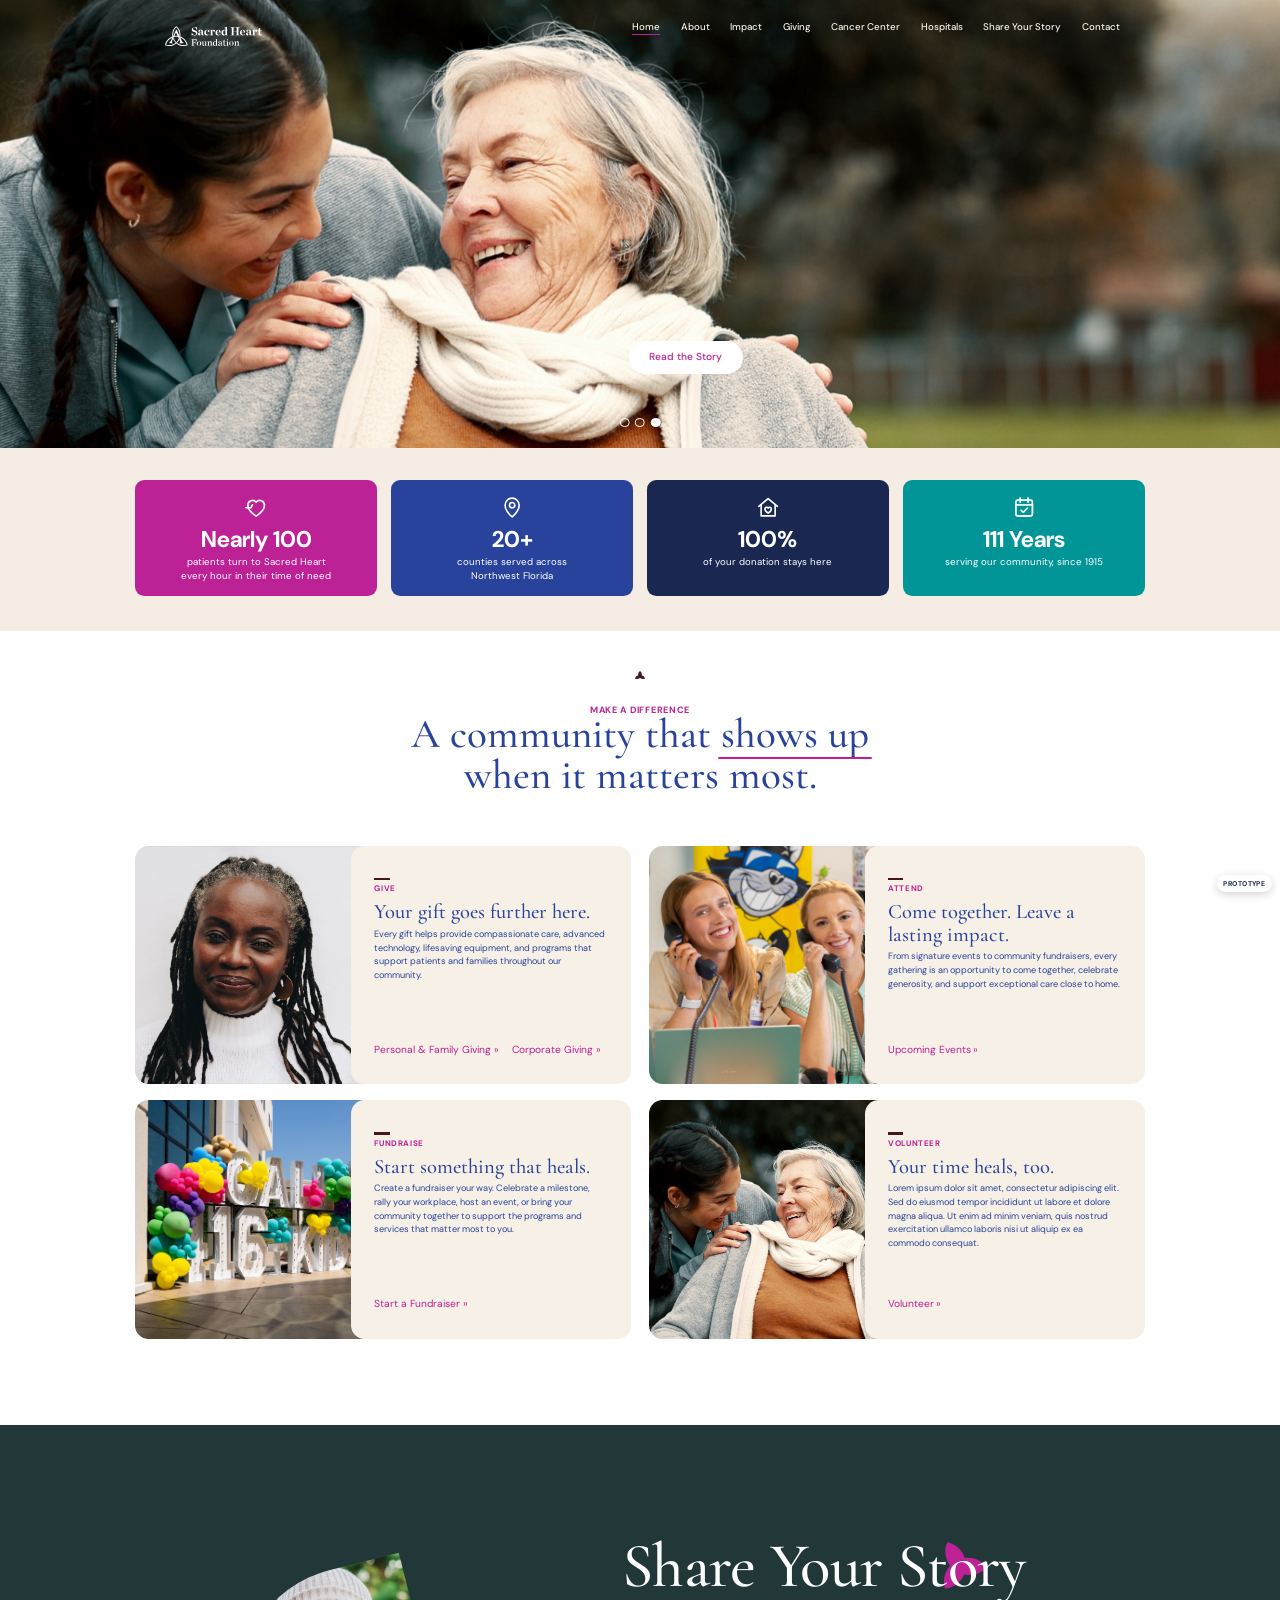
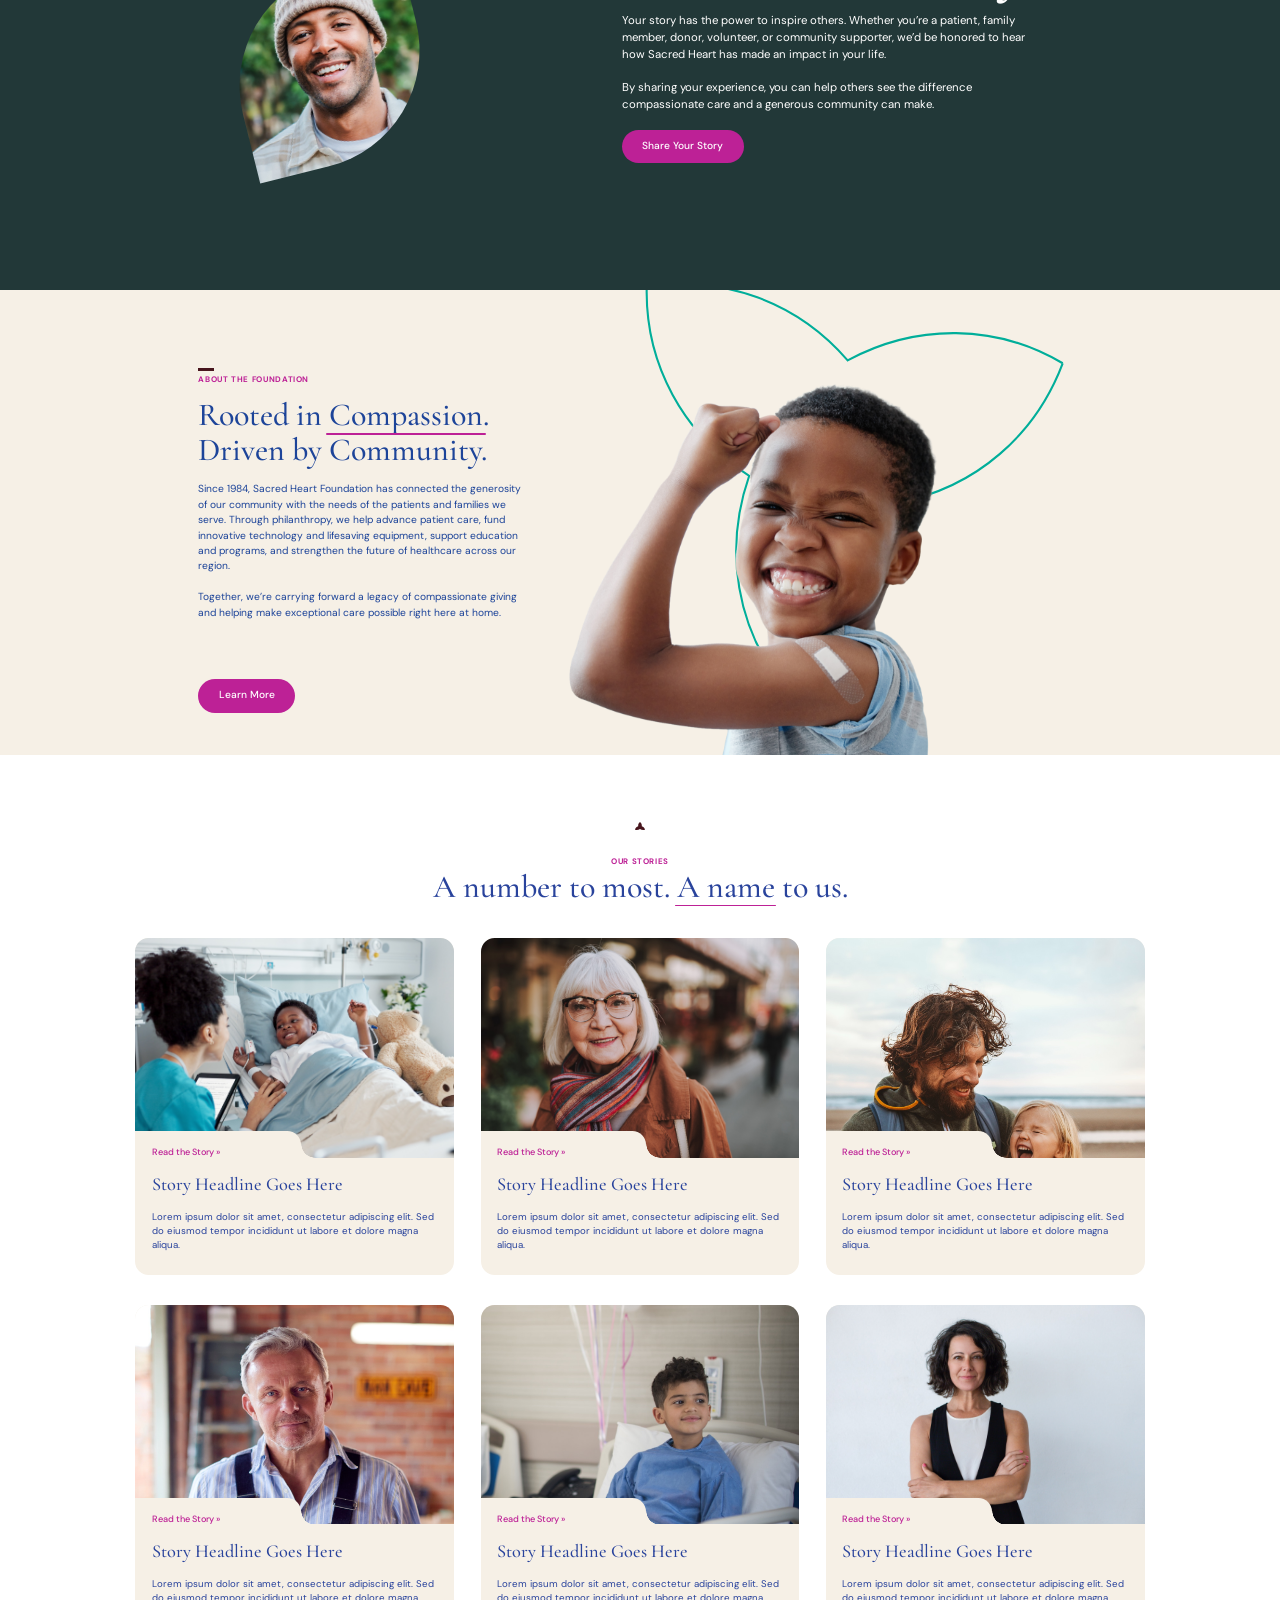
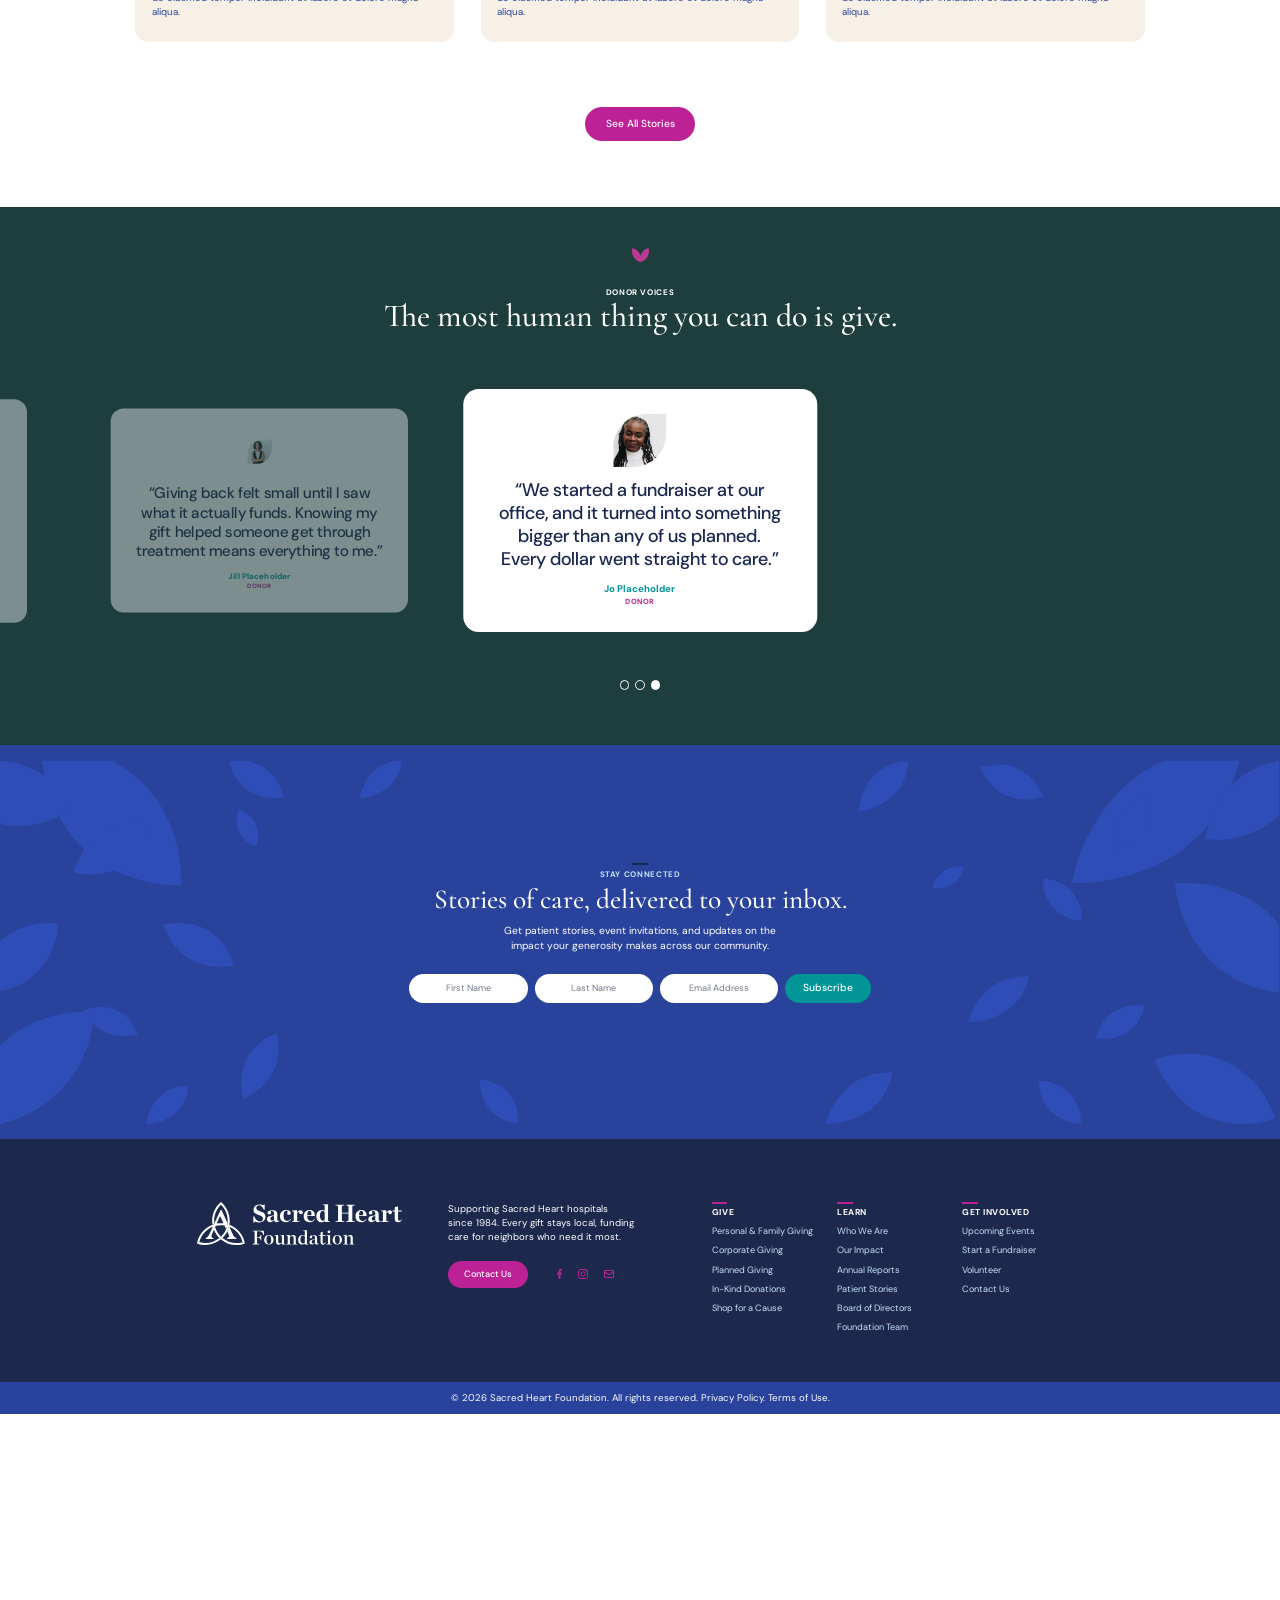
==== commit f9398e65: "Stay Connected leaves: nudge leaves clipped at top/bottom fully inside the section Co-Authored-By: C" ====
--- a/index.html
+++ b/index.html
@@ -390,6 +390,7 @@
 .connect > .wrap > *{position:relative;z-index:1}
 .connect-leaves{position:absolute;inset:0;width:100%;height:100%;z-index:0;pointer-events:none}
 .connect-leaves path{fill:#2E4DB6}
+.connect-leaves .leaf{transform:translateY(var(--fit,0px))}
 @media (min-width:1200px){.connect{min-height:691px;justify-content:center;padding-top:60px;padding-bottom:60px}}
 @media (max-width:1199px){.connect-leaves{opacity:.7}}
 </style>
@@ -660,17 +661,25 @@
   const $=s=>document.querySelector(s), $$=s=>[...document.querySelectorAll(s)];
   const reduce=matchMedia('(prefers-reduced-motion: reduce)').matches;
 
-  // Stay Connected leaves: hide any leaf that's mostly cut off by the section edge (no slivers at any width)
-  function trimLeaves(){
-    const sec=$('.connect'); if(!sec) return; const sr=sec.getBoundingClientRect();
+  // Stay Connected leaves: any leaf clipped by the section's top or bottom edge is nudged inside it
+  // (with a small margin) so nothing is cut off at any width. Leaves bleeding off the sides stay, as in Figma.
+  function fitLeaves(){
+    const sec=$('.connect'), svg=$('.connect-leaves'); if(!sec||!svg) return;
+    const sr=sec.getBoundingClientRect(), margin=sr.height*0.04;
     $$('.connect-leaves .leaf').forEach(g=>{
-      g.style.visibility='';
+      g.style.setProperty('--fit','0px'); g.style.visibility='';
       const r=g.getBoundingClientRect(); if(!r.height) return;
-      const vis=Math.min(r.bottom,sr.bottom)-Math.max(r.top,sr.top), visW=Math.min(r.right,sr.right)-Math.max(r.left,sr.left);
-      if(vis>0 && visW>0 && (vis/r.height<0.5 || visW/r.width<0.35)) g.style.visibility='hidden';
+      const k=g.getBBox().height/r.height;               // leaf-layer units per screen pixel
+      let shift=0;
+      if(r.bottom>sr.bottom-margin && r.top<sr.bottom) shift=-(r.bottom-(sr.bottom-margin));
+      else if(r.top<sr.top+margin && r.bottom>sr.top) shift=(sr.top+margin)-r.top;
+      if(r.height>sr.height-2*margin) shift=0;           // too tall to fit: leave it
+      g.style.setProperty('--fit',(shift*k).toFixed(1)+'px');
+      const visW=Math.min(r.right,sr.right)-Math.max(r.left,sr.left);
+      if(visW>0 && visW/r.width<0.35) g.style.visibility='hidden';   // thin slivers at the sides
     });
   }
-  trimLeaves(); addEventListener('resize',trimLeaves); if(document.fonts) document.fonts.ready.then(trimLeaves); setTimeout(trimLeaves,600);
+  fitLeaves(); addEventListener('resize',fitLeaves); if(document.fonts) document.fonts.ready.then(fitLeaves); setTimeout(fitLeaves,600);
 
   // Toast
   let tt; function toast(msg){const t=$('#toast');t.textContent=msg;t.classList.add('show');clearTimeout(tt);tt=setTimeout(()=>t.classList.remove('show'),2600);}
--- a/motion.css
+++ b/motion.css
@@ -155,7 +155,7 @@
 
 /* Stay Connected leaves: while the cursor is over the section, each leaf bobs and sways at its own pace,
    and the whole set drifts away from the cursor (bigger leaves move more). Eases back when the cursor leaves. */
-.connect-leaves .leaf{transform-box:fill-box;transform-origin:50% 50%;transform:translate(var(--px,0px),var(--py,0px)) scale(var(--ps,1));transition:transform .7s cubic-bezier(.2,.8,.2,1)}
+.connect-leaves .leaf{transform-box:fill-box;transform-origin:50% 50%;transform:translate(var(--px,0px),calc(var(--py,0px) + var(--fit,0px))) scale(var(--ps,1));transition:transform .7s cubic-bezier(.2,.8,.2,1)}
 .connect-leaves .leaf path{transform-box:fill-box;transform-origin:50% 50%;transition:transform 1.2s ease}
 .motion .connect.floating .connect-leaves .leaf path{animation:leaffloat var(--fd,6s) ease-in-out var(--fdl,0s) infinite alternate}
 @keyframes leaffloat{
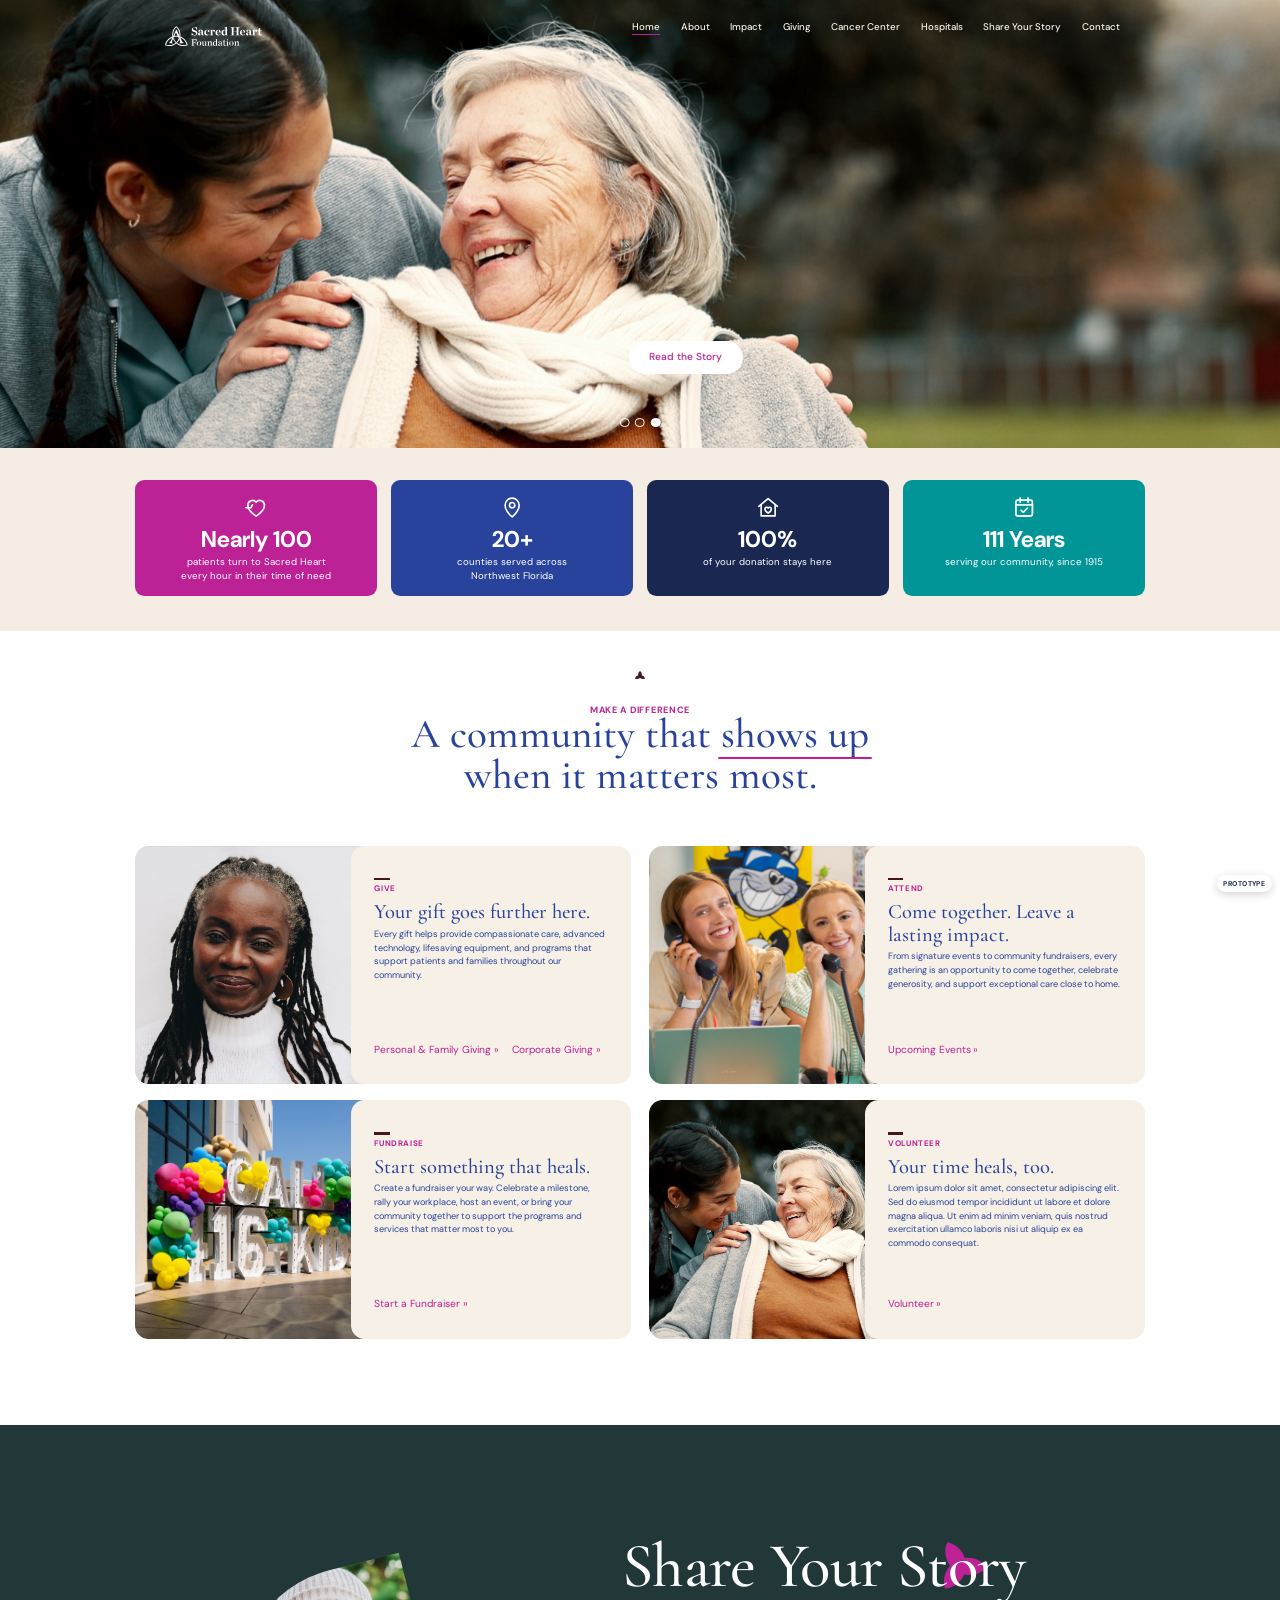
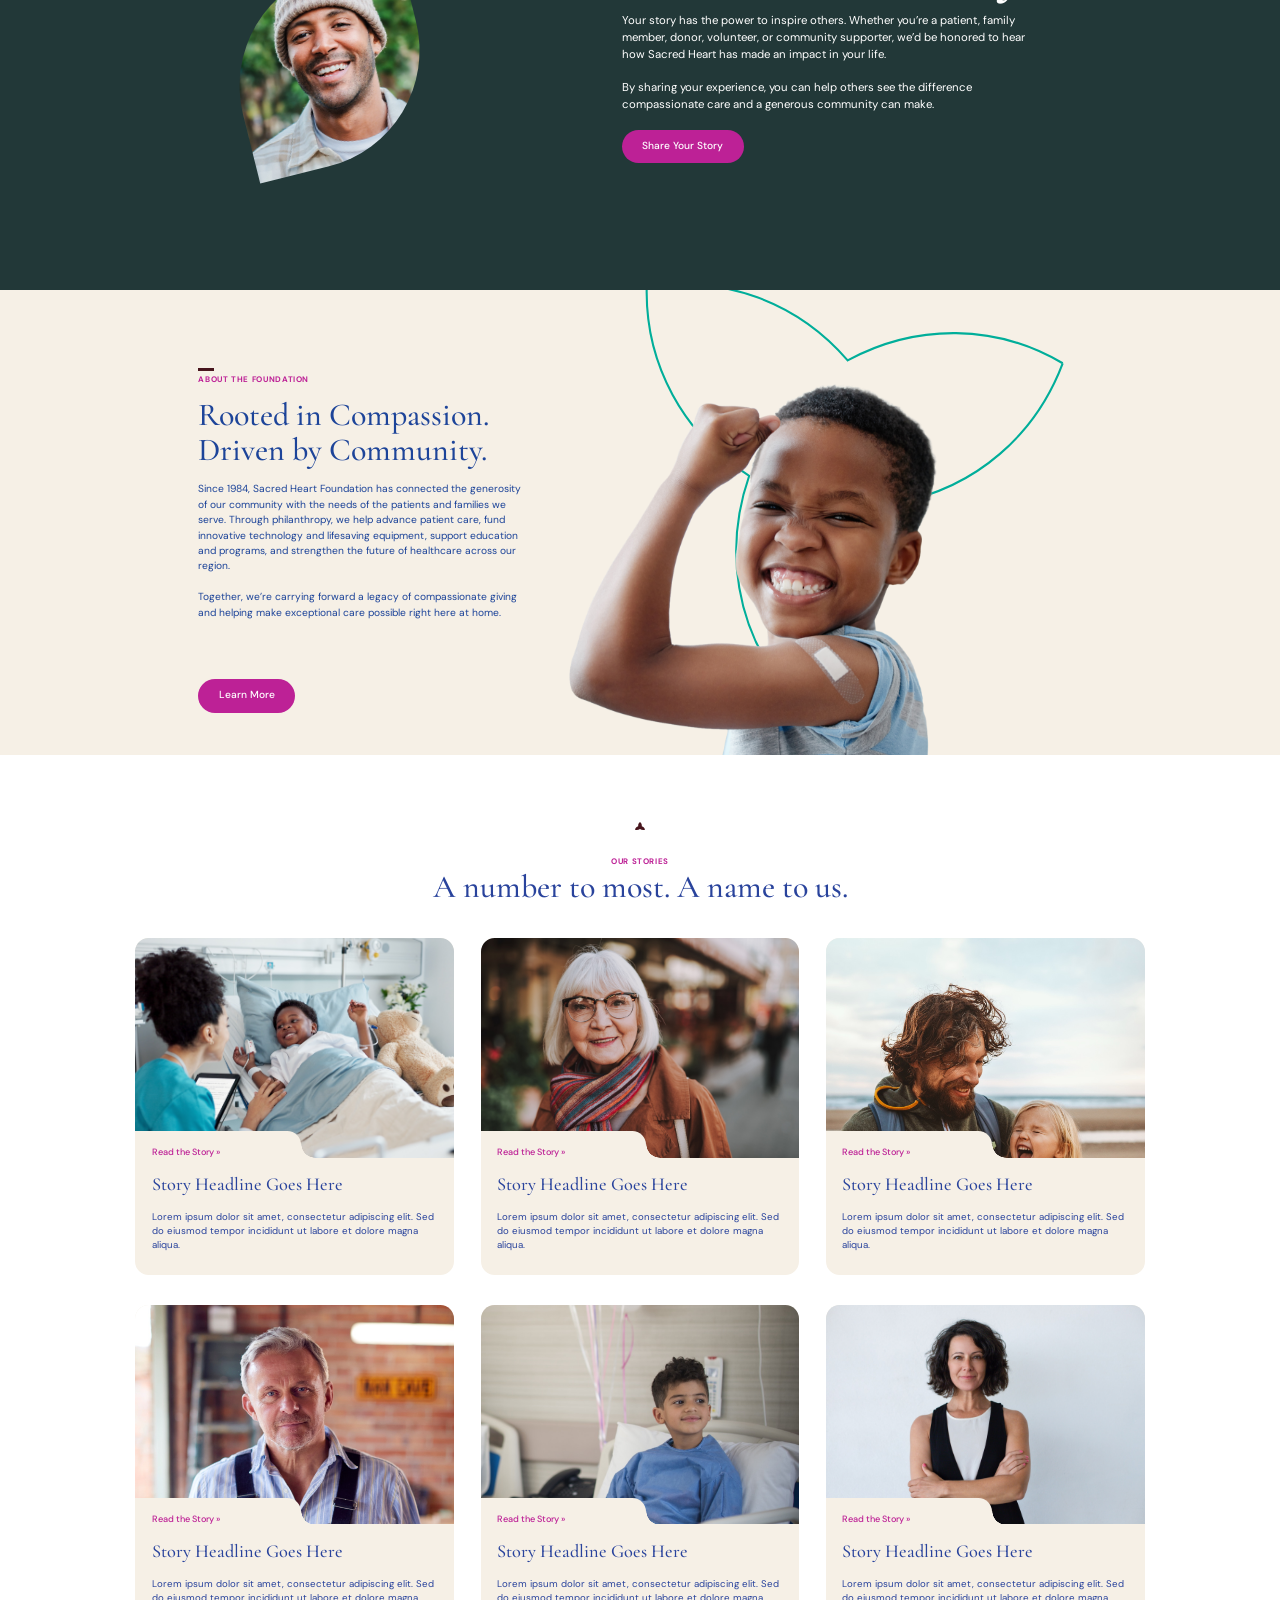
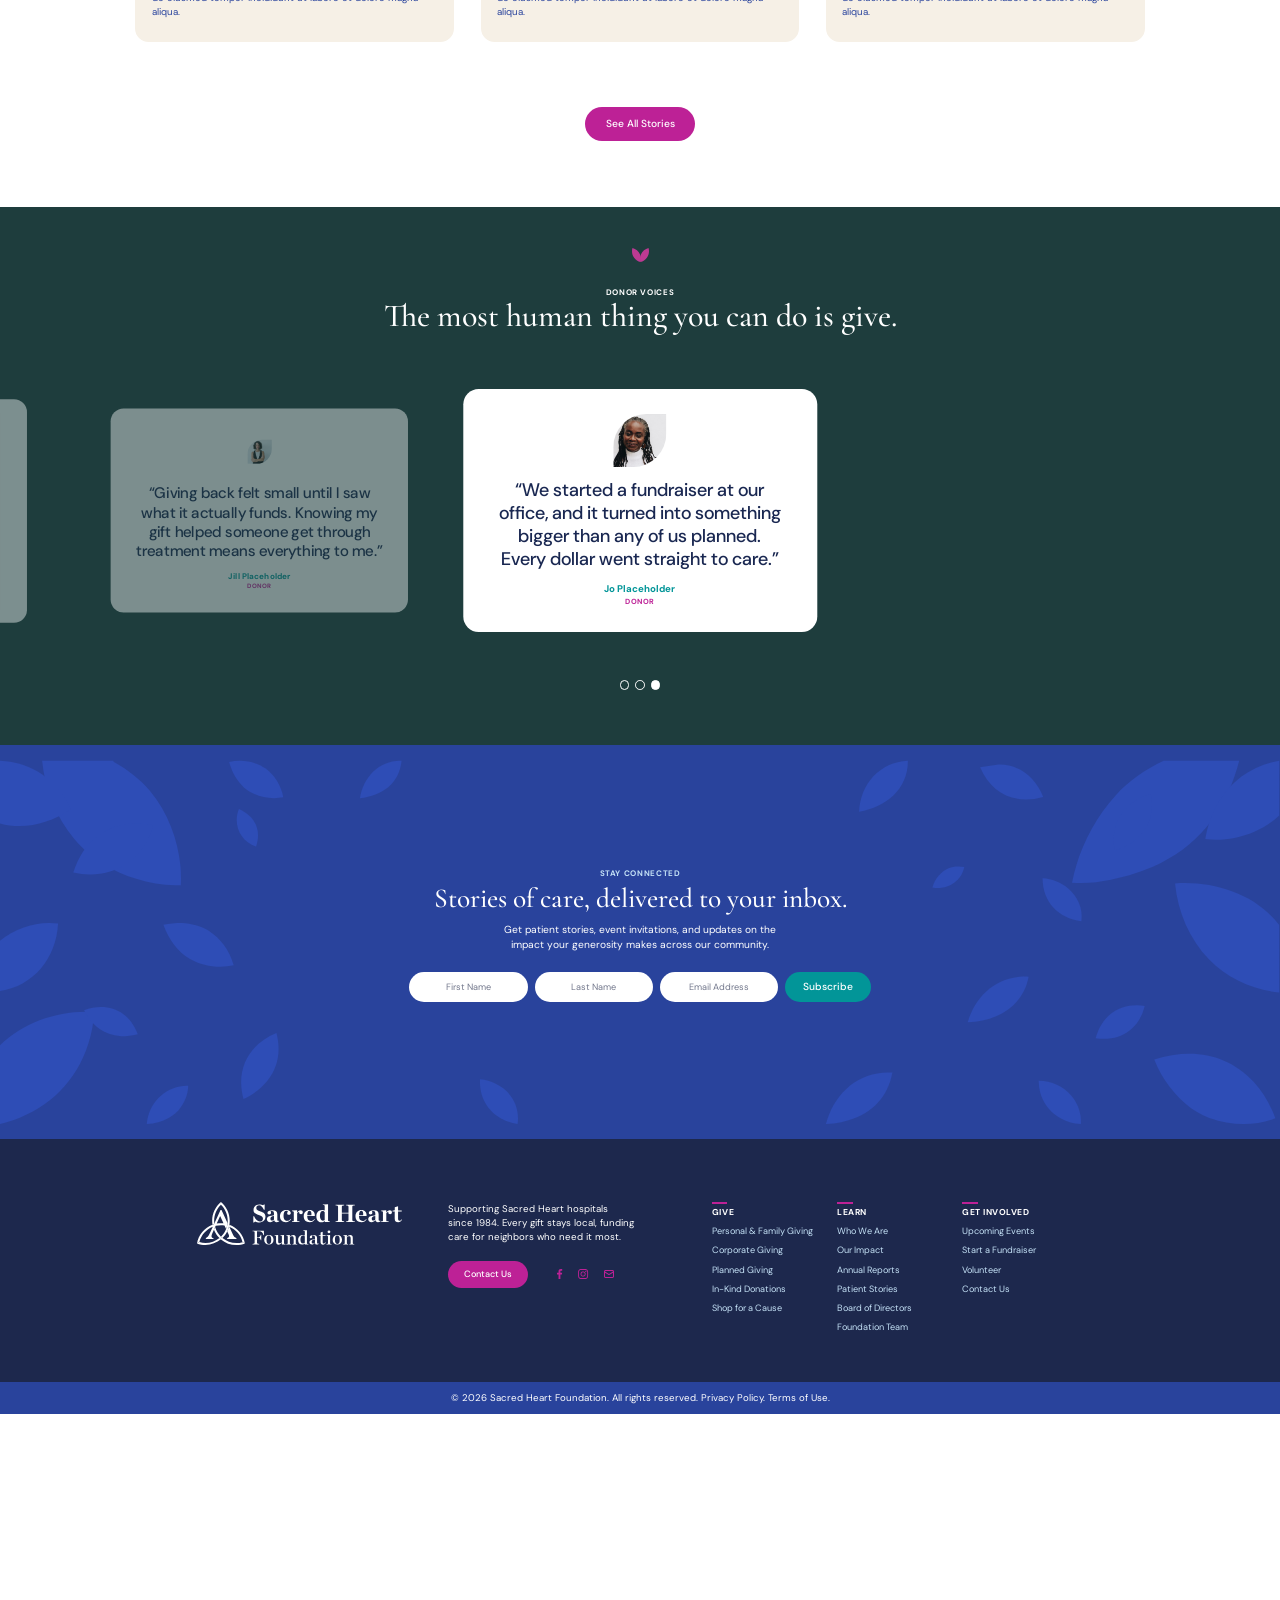
==== commit 6fcbfbac: "Stay Connected: remove the bar above the eyebrow Co-Authored-By: Claude Opus 5.5 <noreply@anthropic." ====
--- a/index.html
+++ b/index.html
@@ -366,7 +366,7 @@
 
 /* ---------- Stay Connected: stacked + centered (text on top, form row below) ---------- */
 .connect{height:auto;flex-direction:column;align-items:center;justify-content:flex-start;text-align:center;gap:34px;padding:84px 77px 90px}
-.connect .bar{margin-inline:auto}
+.connect .bar{display:none}  /* no bar above STAY CONNECTED (matches Figma 68:444) */
 .connect h2{width:auto}
 .connect p{margin-inline:auto}
 .signup{grid-template-columns:repeat(3,207px) 150px;gap:10px 12px;margin-top:0;justify-content:center}
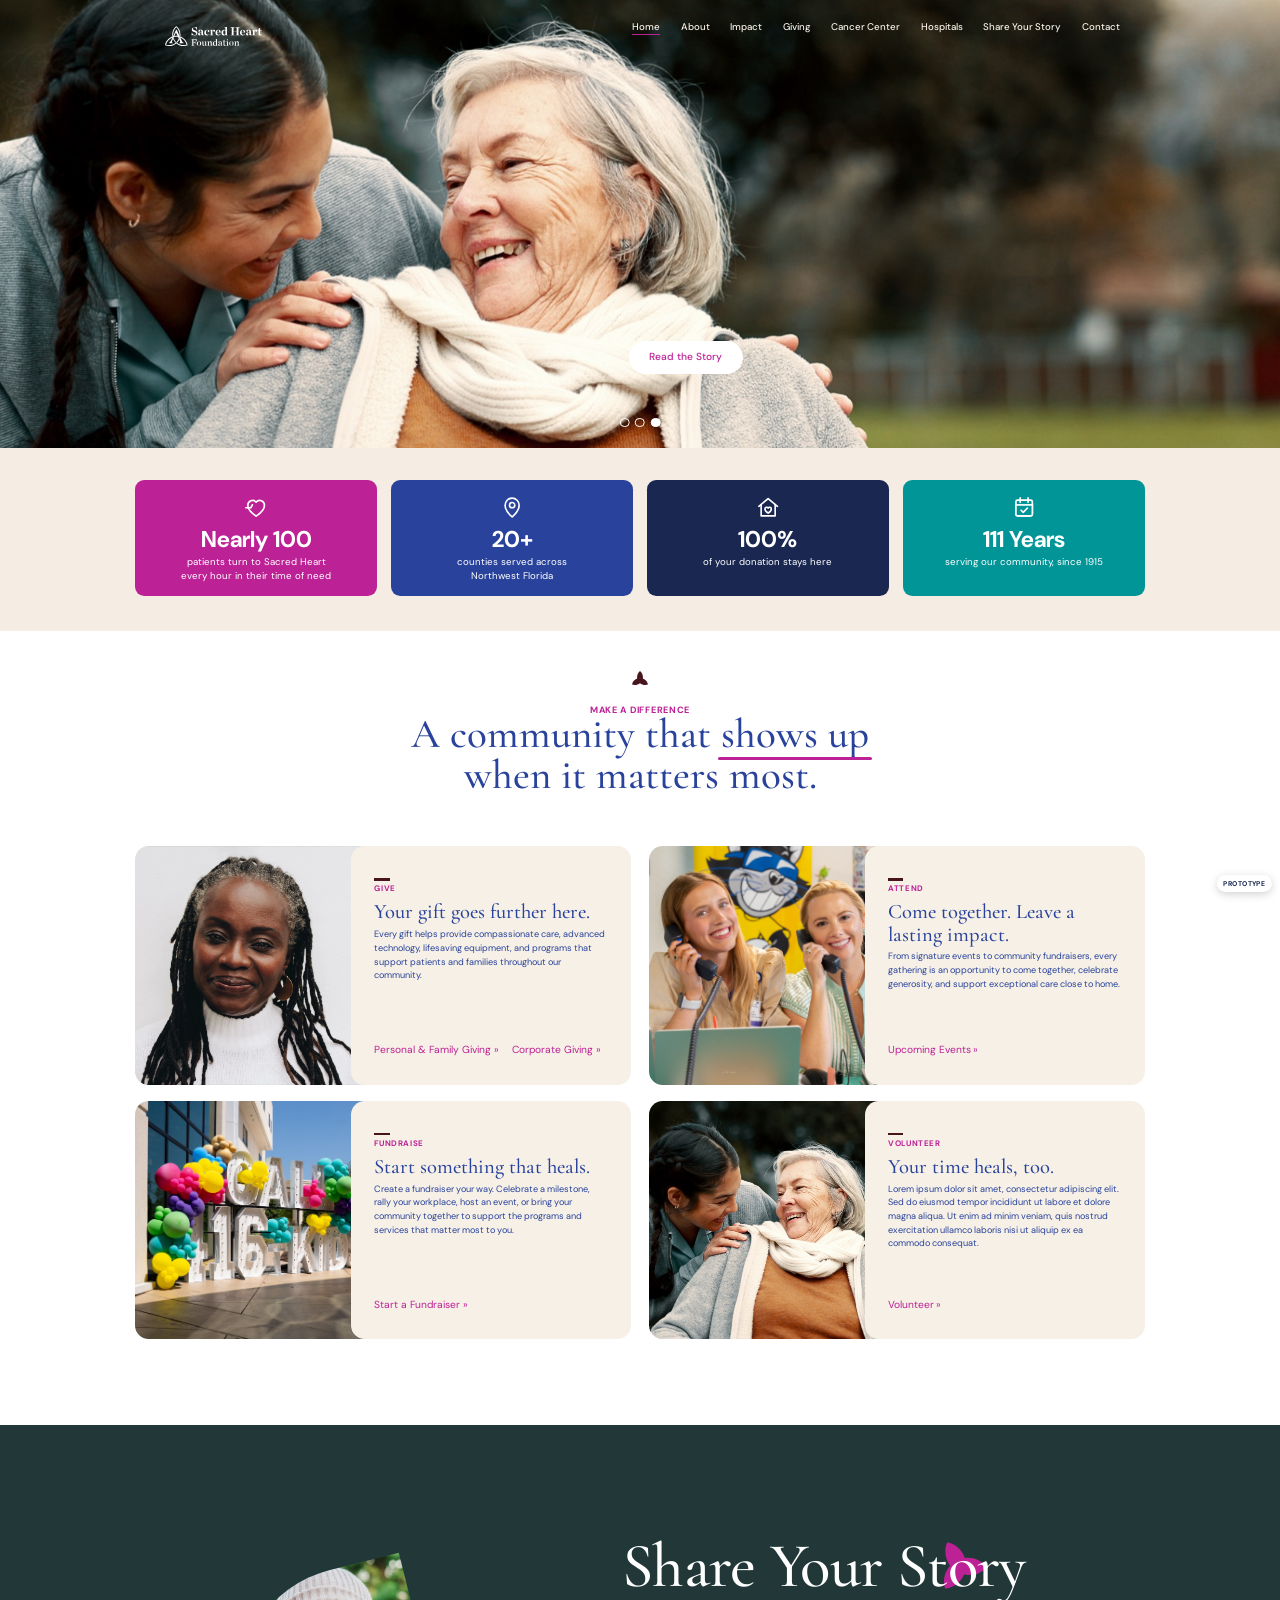
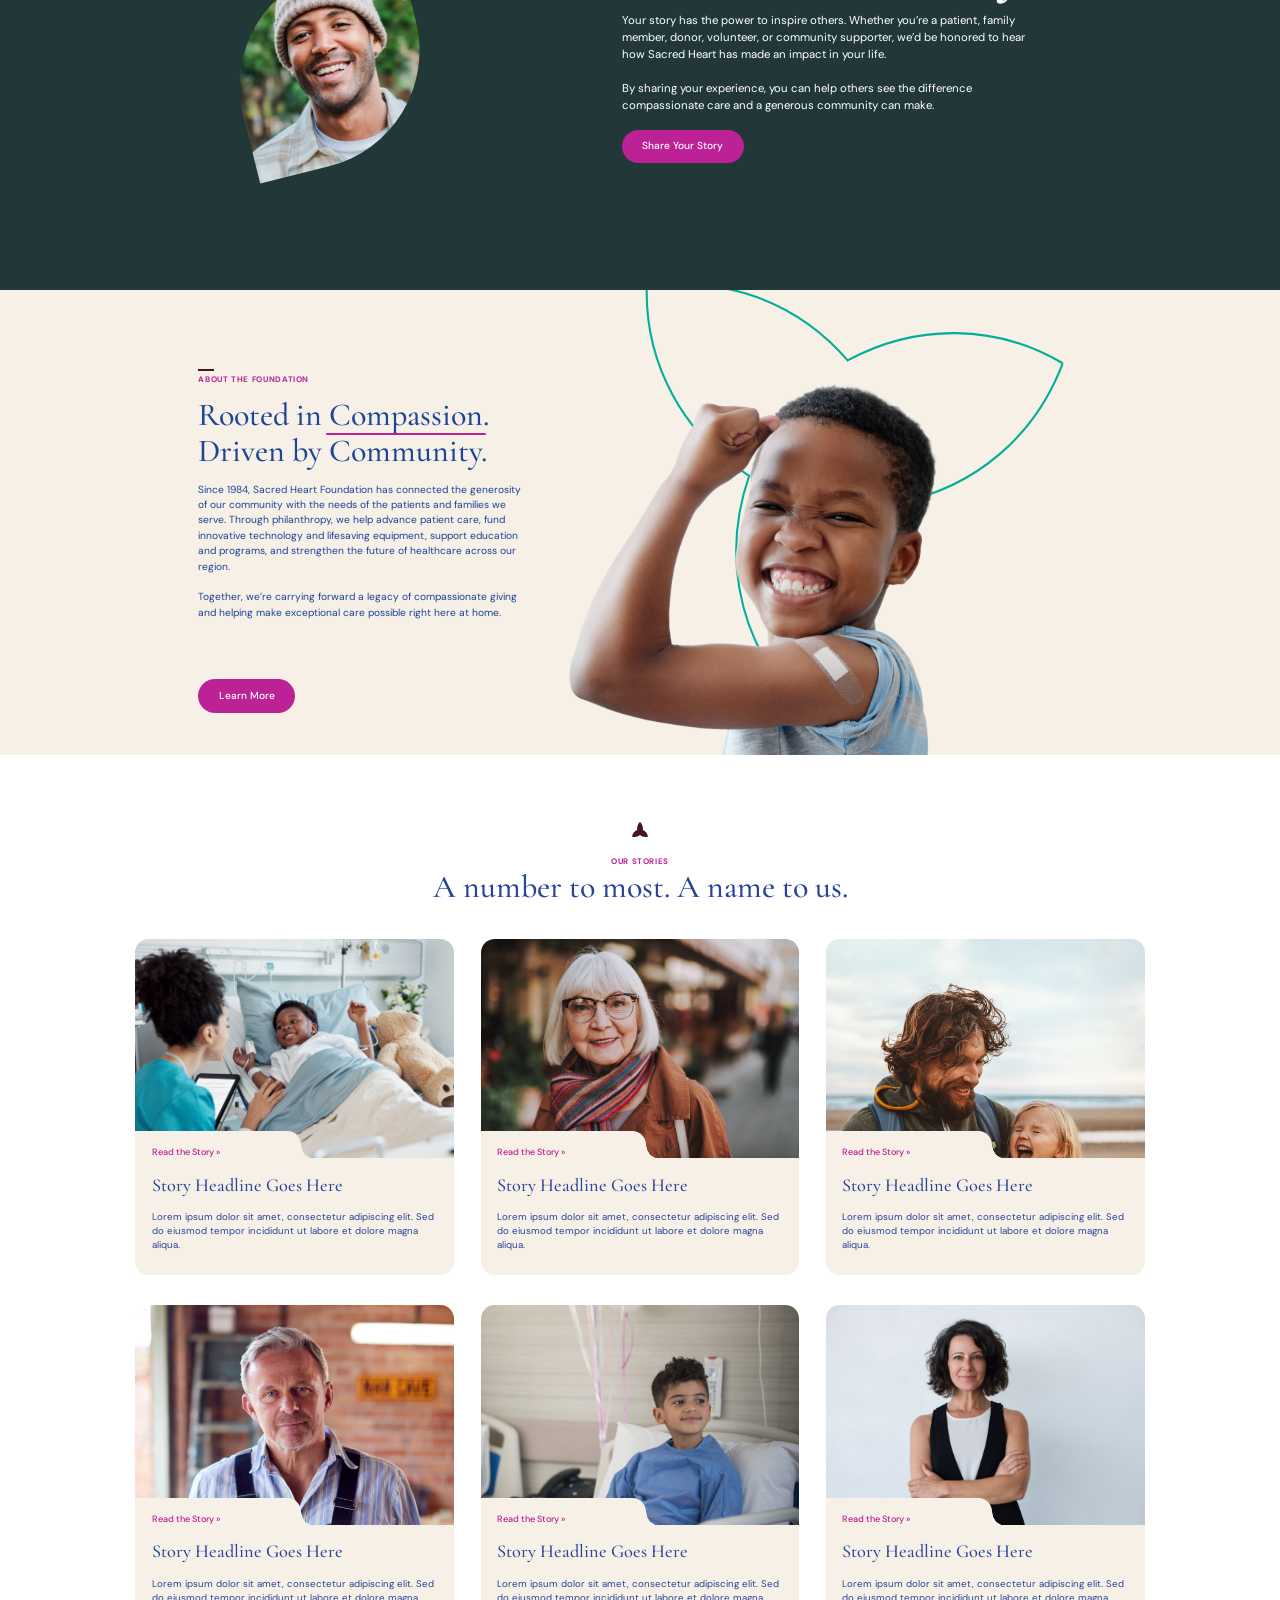
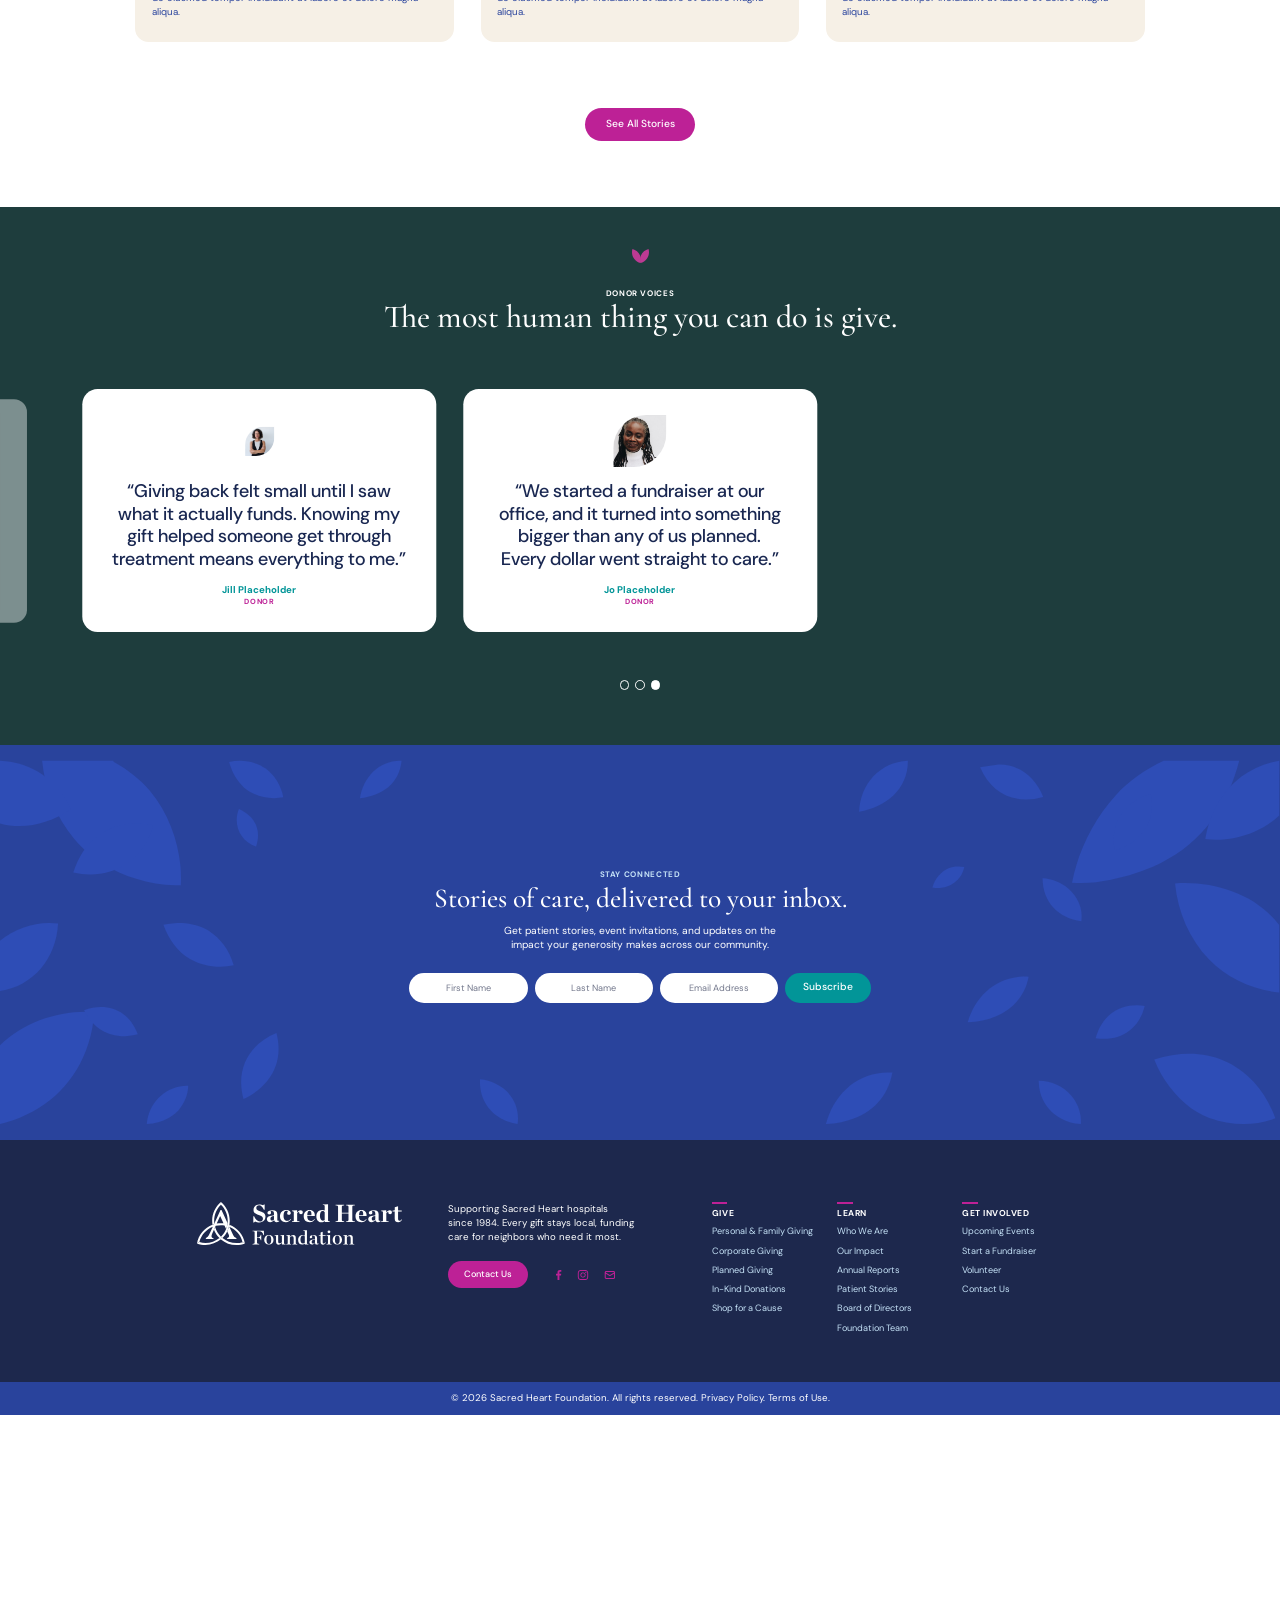
==== commit 303954d9: "Section-head trinity icons sized to match the Donor Voices heart Co-Authored-By: Claude Opus 5.5 <no" ====
--- a/index.html
+++ b/index.html
@@ -393,6 +393,11 @@
 .connect-leaves .leaf{transform:translateY(var(--fit,0px))}
 @media (min-width:1200px){.connect{min-height:691px;justify-content:center;padding-top:60px;padding-bottom:60px}}
 @media (max-width:1199px){.connect-leaves{opacity:.7}}
+
+/* Section-head trinity icons match the Donor Voices heart (29px wide), spacing kept equal */
+#giving .head .mark,#stories .head .mark{width:29px;height:auto}
+#giving .head .eyebrow{margin-top:35px}
+#stories .eyebrow{margin-top:34px}
 </style>
 <link rel="stylesheet" href="motion.css">
 <script>
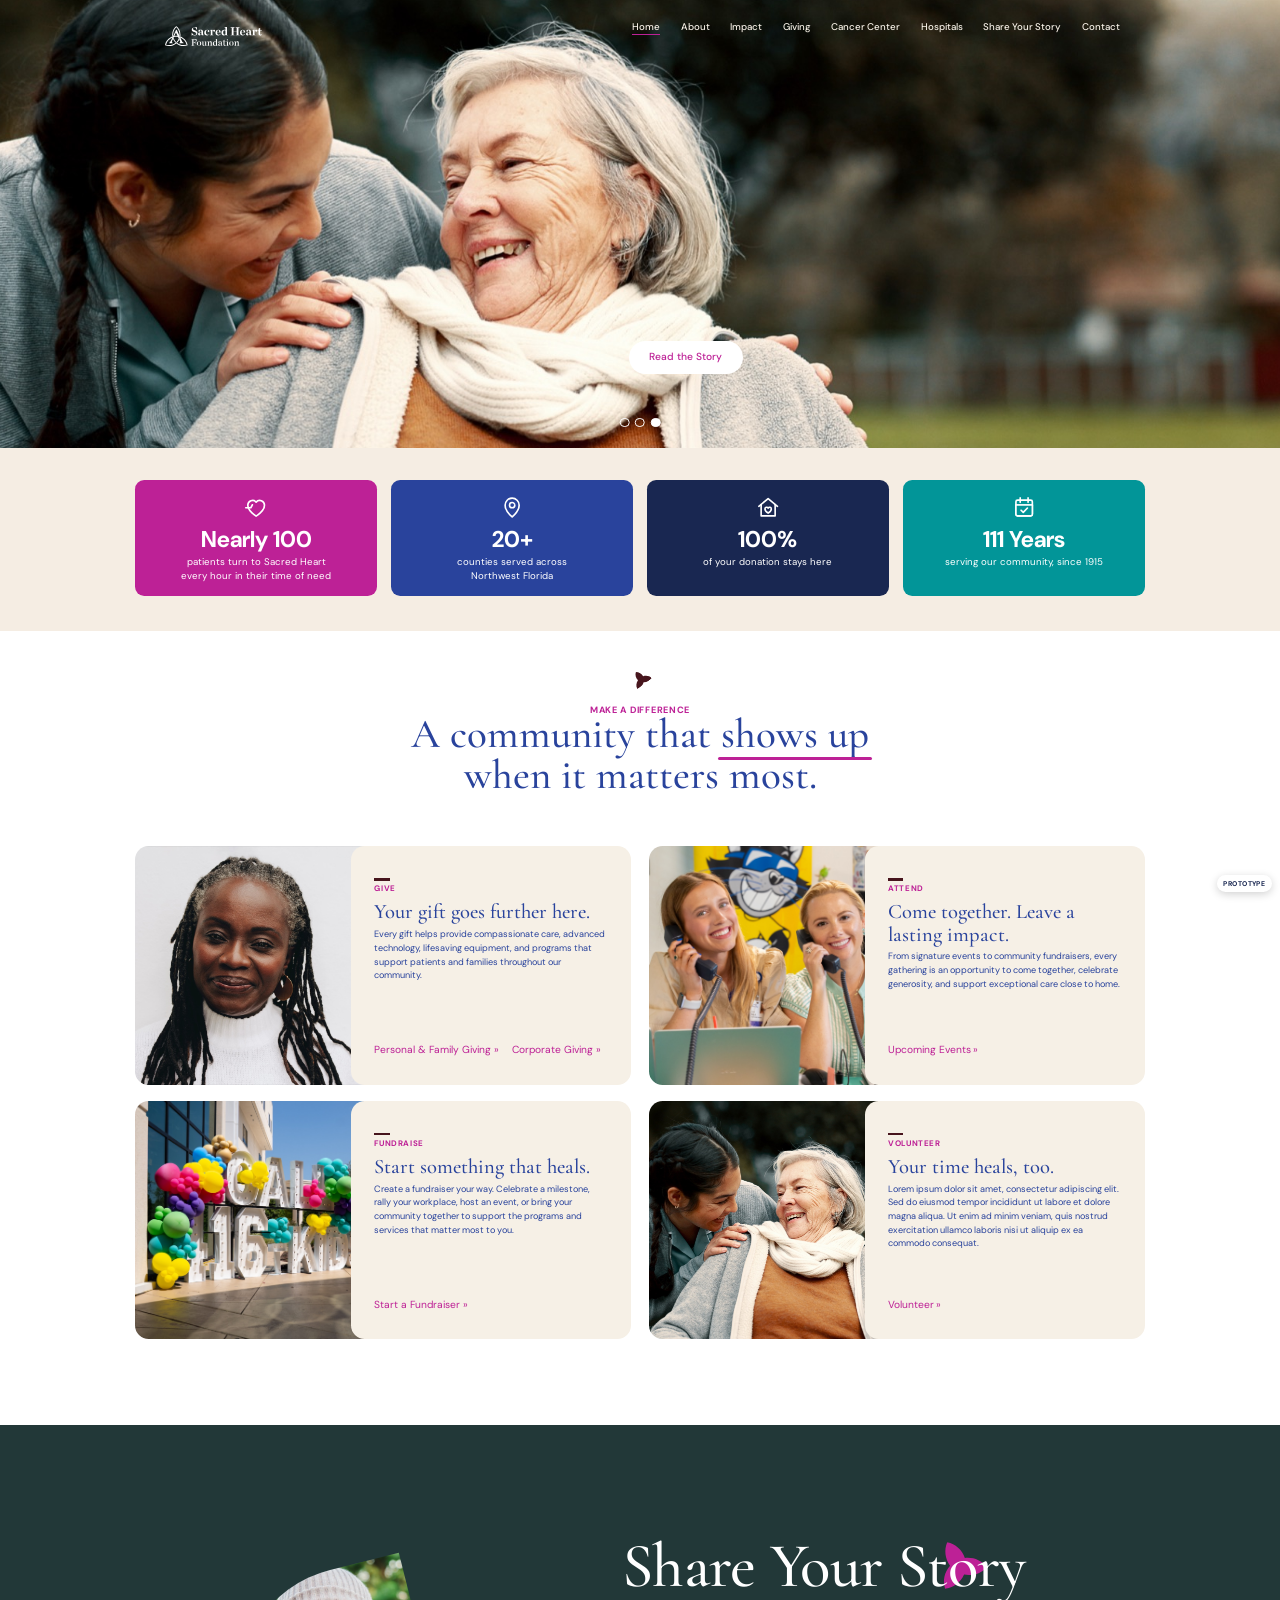
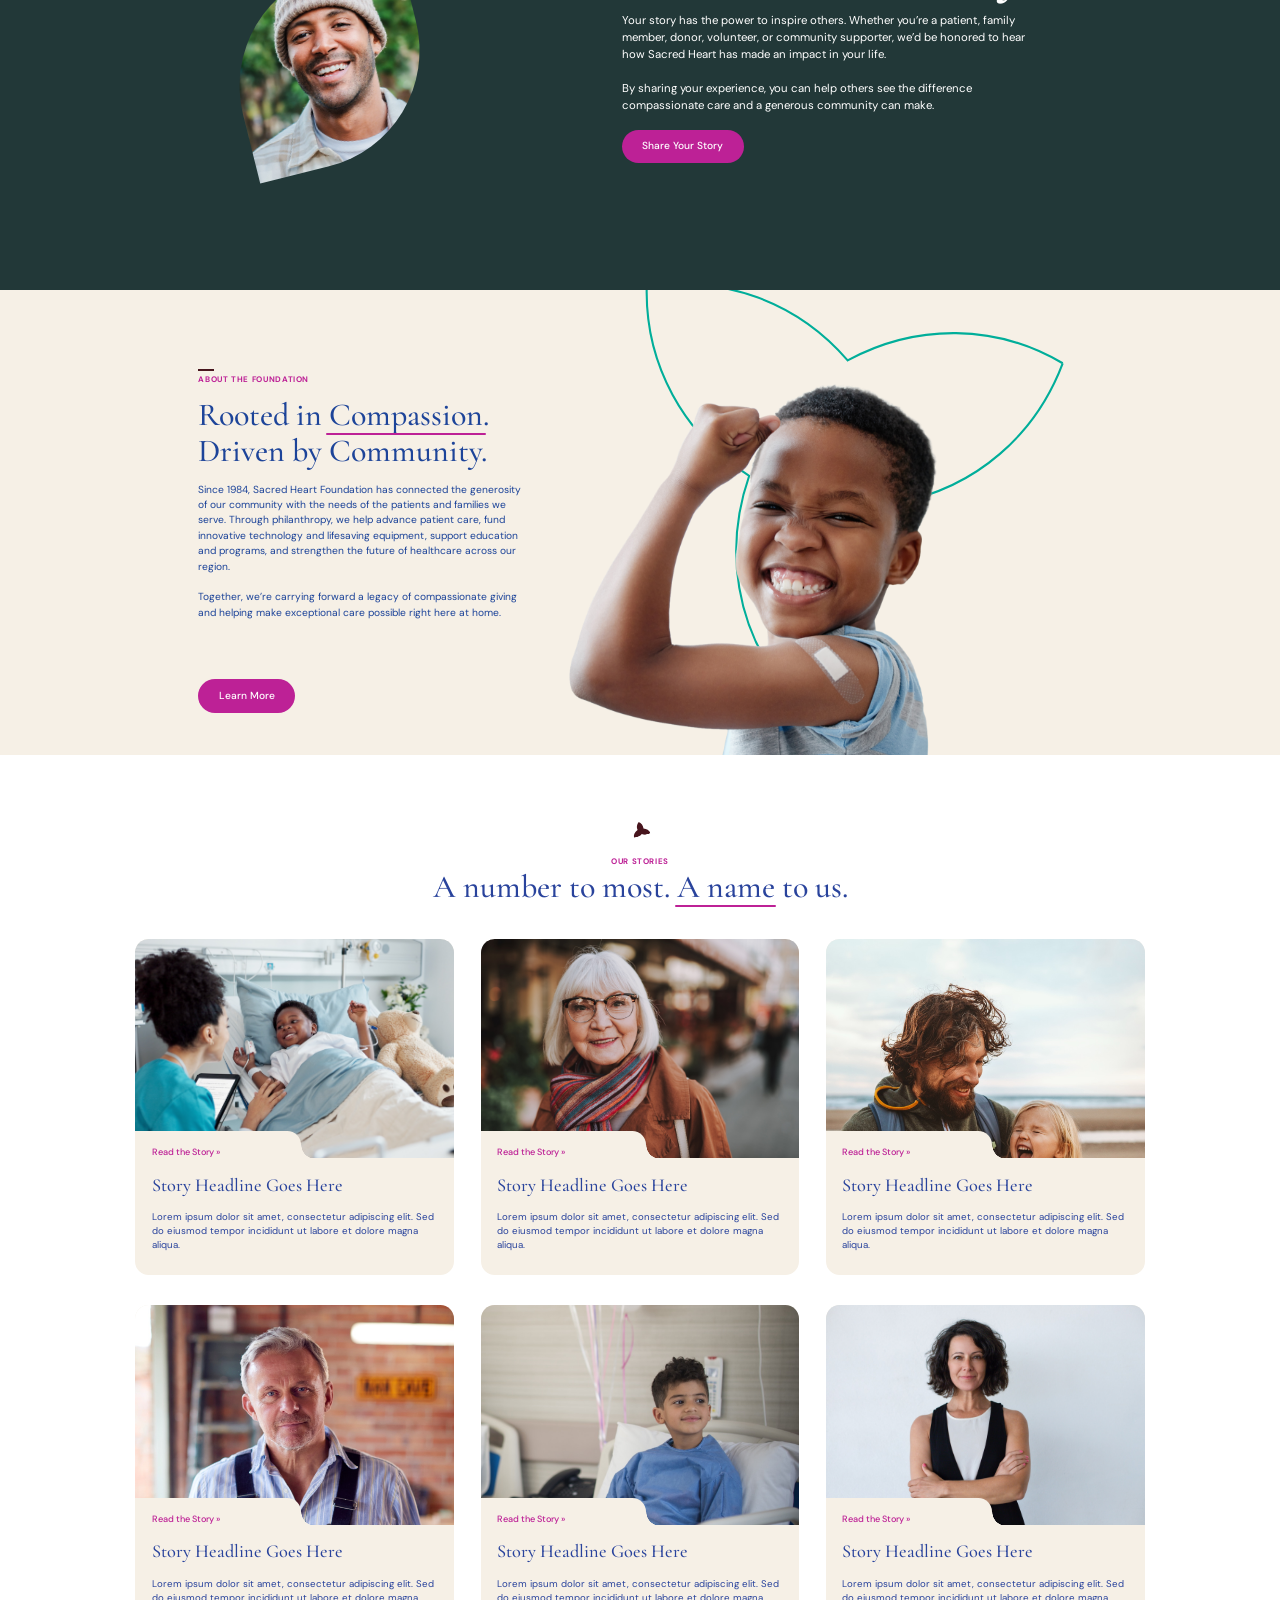
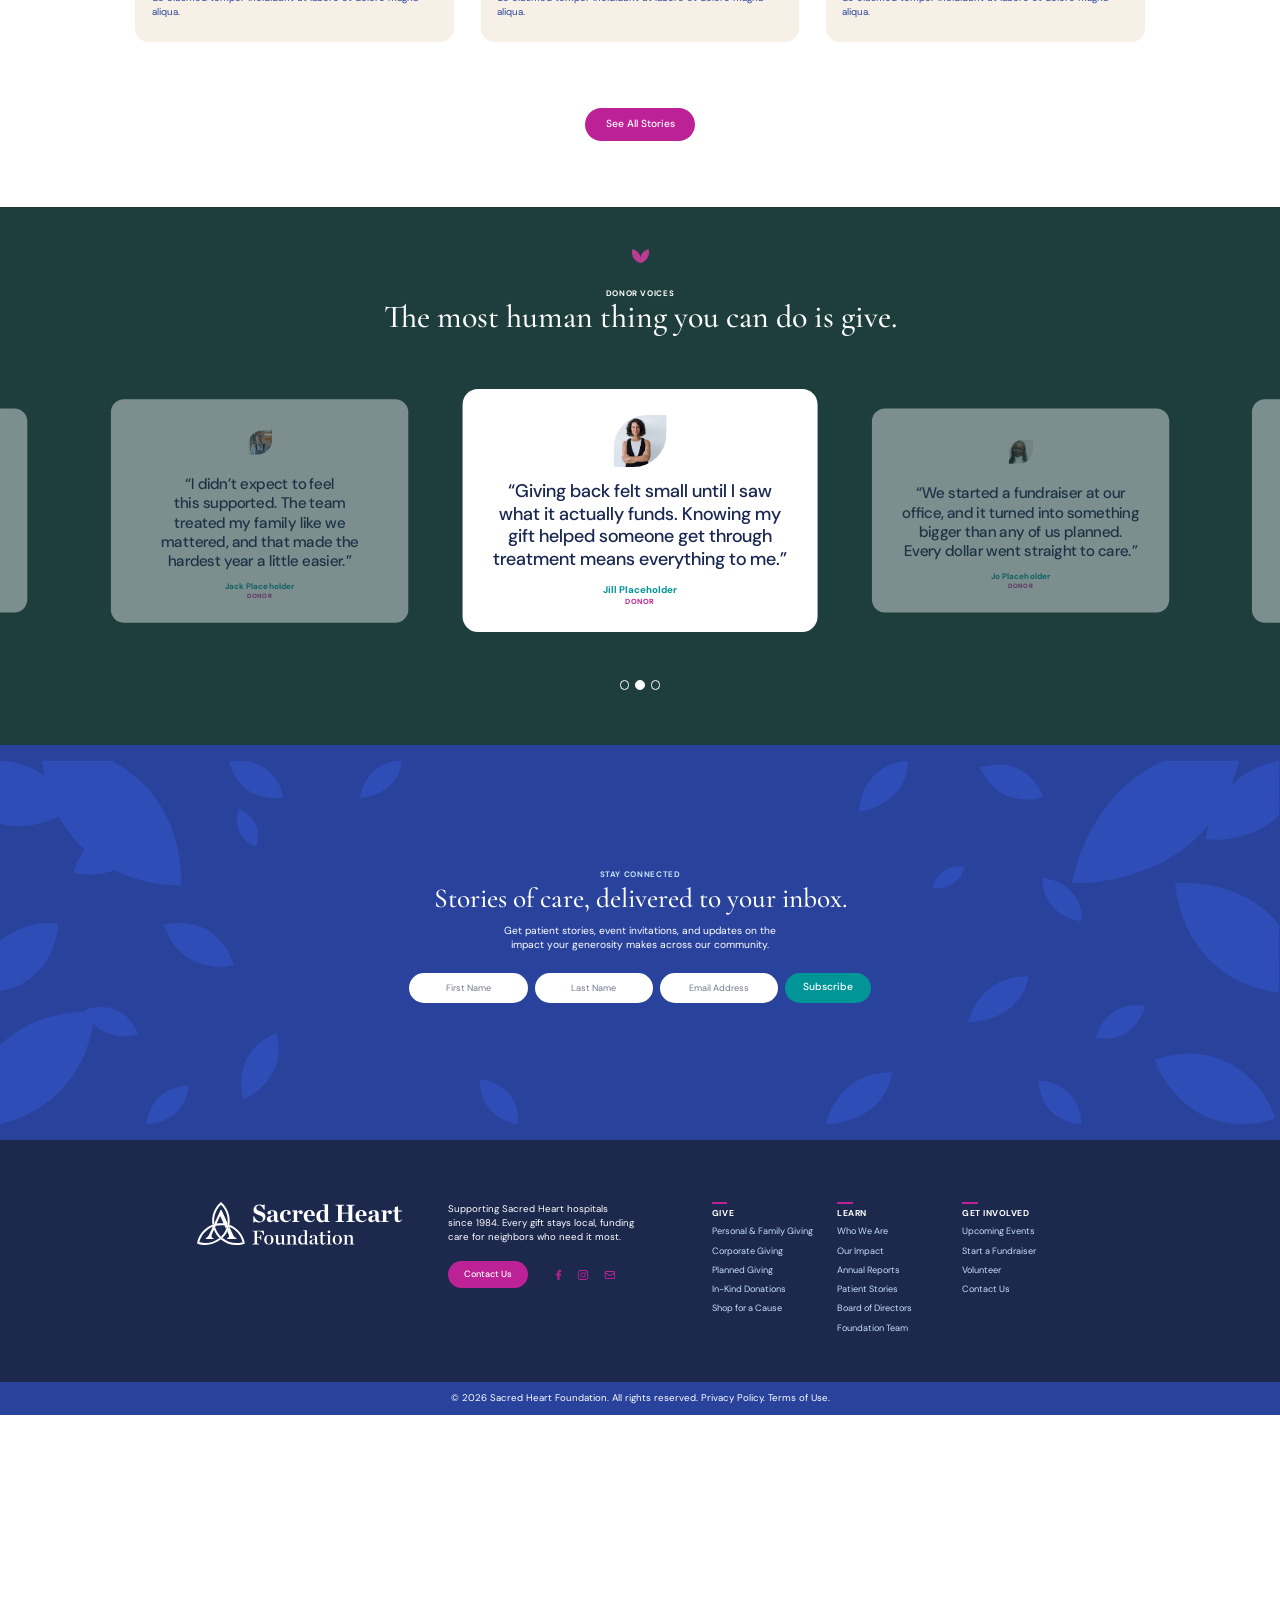
==== commit cab32bed: "Mobile footer: fluid link columns (fixed 207px columns forced a 740px-wide page); clear the prototyp" ====
--- a/index.html
+++ b/index.html
@@ -398,6 +398,17 @@
 #giving .head .mark,#stories .head .mark{width:29px;height:auto}
 #giving .head .eyebrow{margin-top:35px}
 #stories .eyebrow{margin-top:34px}
+
+/* Footer link columns: fixed 207px columns (aligned to the signup fields) only on desktop; fluid below */
+@media (max-width:1199px){
+  .foot .cols{grid-template-columns:repeat(3,minmax(0,1fr));column-gap:24px;row-gap:32px;margin-left:0}
+  .foot ul a{white-space:normal}
+}
+@media (max-width:640px){
+  .foot .cols{grid-template-columns:repeat(2,minmax(0,1fr))}
+  .foot .tag .acts{gap:24px}
+  .legal{padding-bottom:calc(58px + env(safe-area-inset-bottom,0px))}  /* clear the fixed PROTOTYPE badge */
+}
 </style>
 <link rel="stylesheet" href="motion.css">
 <script>
--- a/motion.css
+++ b/motion.css
@@ -163,3 +163,10 @@
   50% {transform:translate(var(--fx,4px),calc(var(--fy,10px) * -1)) rotate(var(--fr,4deg))}
   100%{transform:translate(calc(var(--fx,4px) * -.6),calc(var(--fy,10px) * .5)) rotate(calc(var(--fr,4deg) * -.7))}
 }
+
+/* Section-head trinity icons (Make a Difference, Our Stories) bloom with scroll: they open (grow + twist a
+   third of a turn, slight overshoot) as they rise into view and fold back as they leave - reversible both ways.
+   motion.js sets --bs (scale), --br (rotation) and --bo (opacity) from the icon's position on screen. */
+.motion #giving .head .mark,.motion #stories .head .mark{transform:scale(var(--bs,1)) rotate(var(--br,0deg));opacity:var(--bo,1);transition:none}
+.motion #giving .head > .eyebrow[data-reveal],.motion #stories .head > .eyebrow[data-reveal]{transition-delay:.3s}
+.motion #giving .head > h2[data-reveal],.motion #stories .head > h2[data-reveal]{transition-delay:.4s}
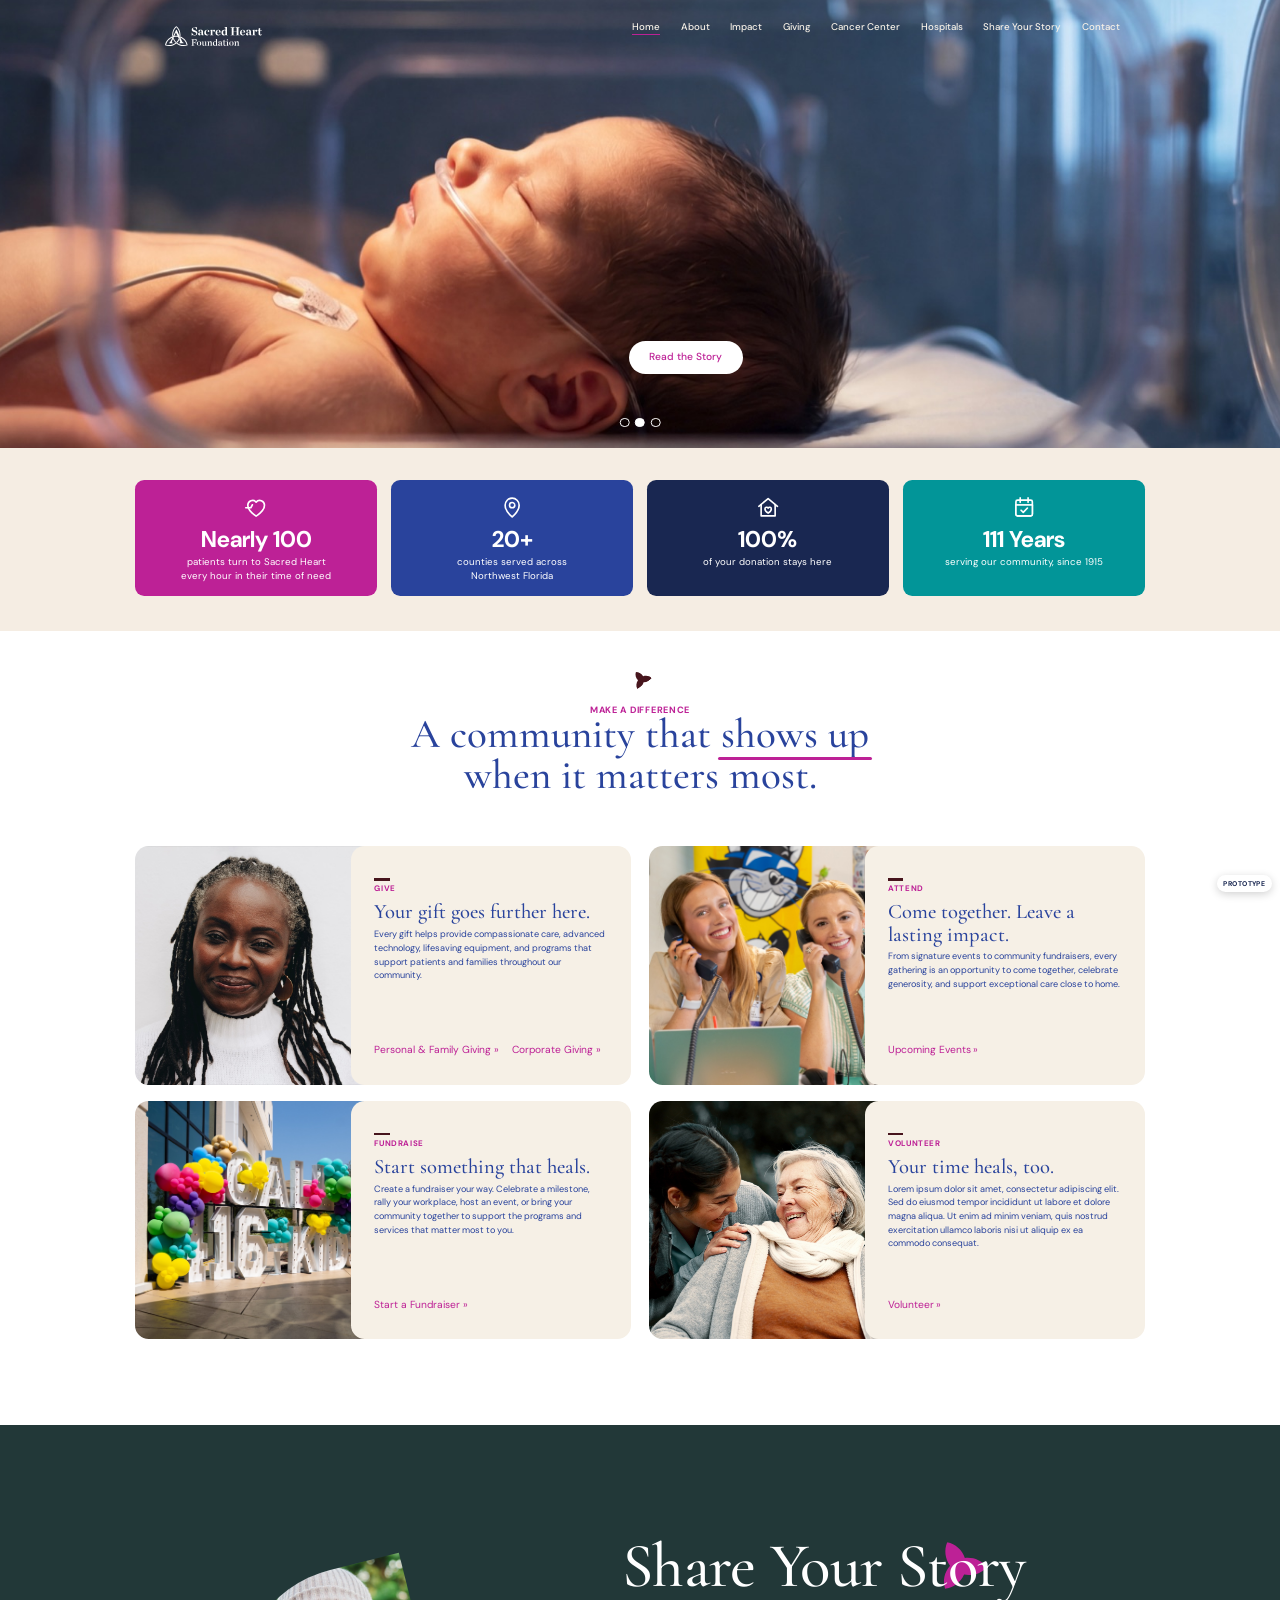
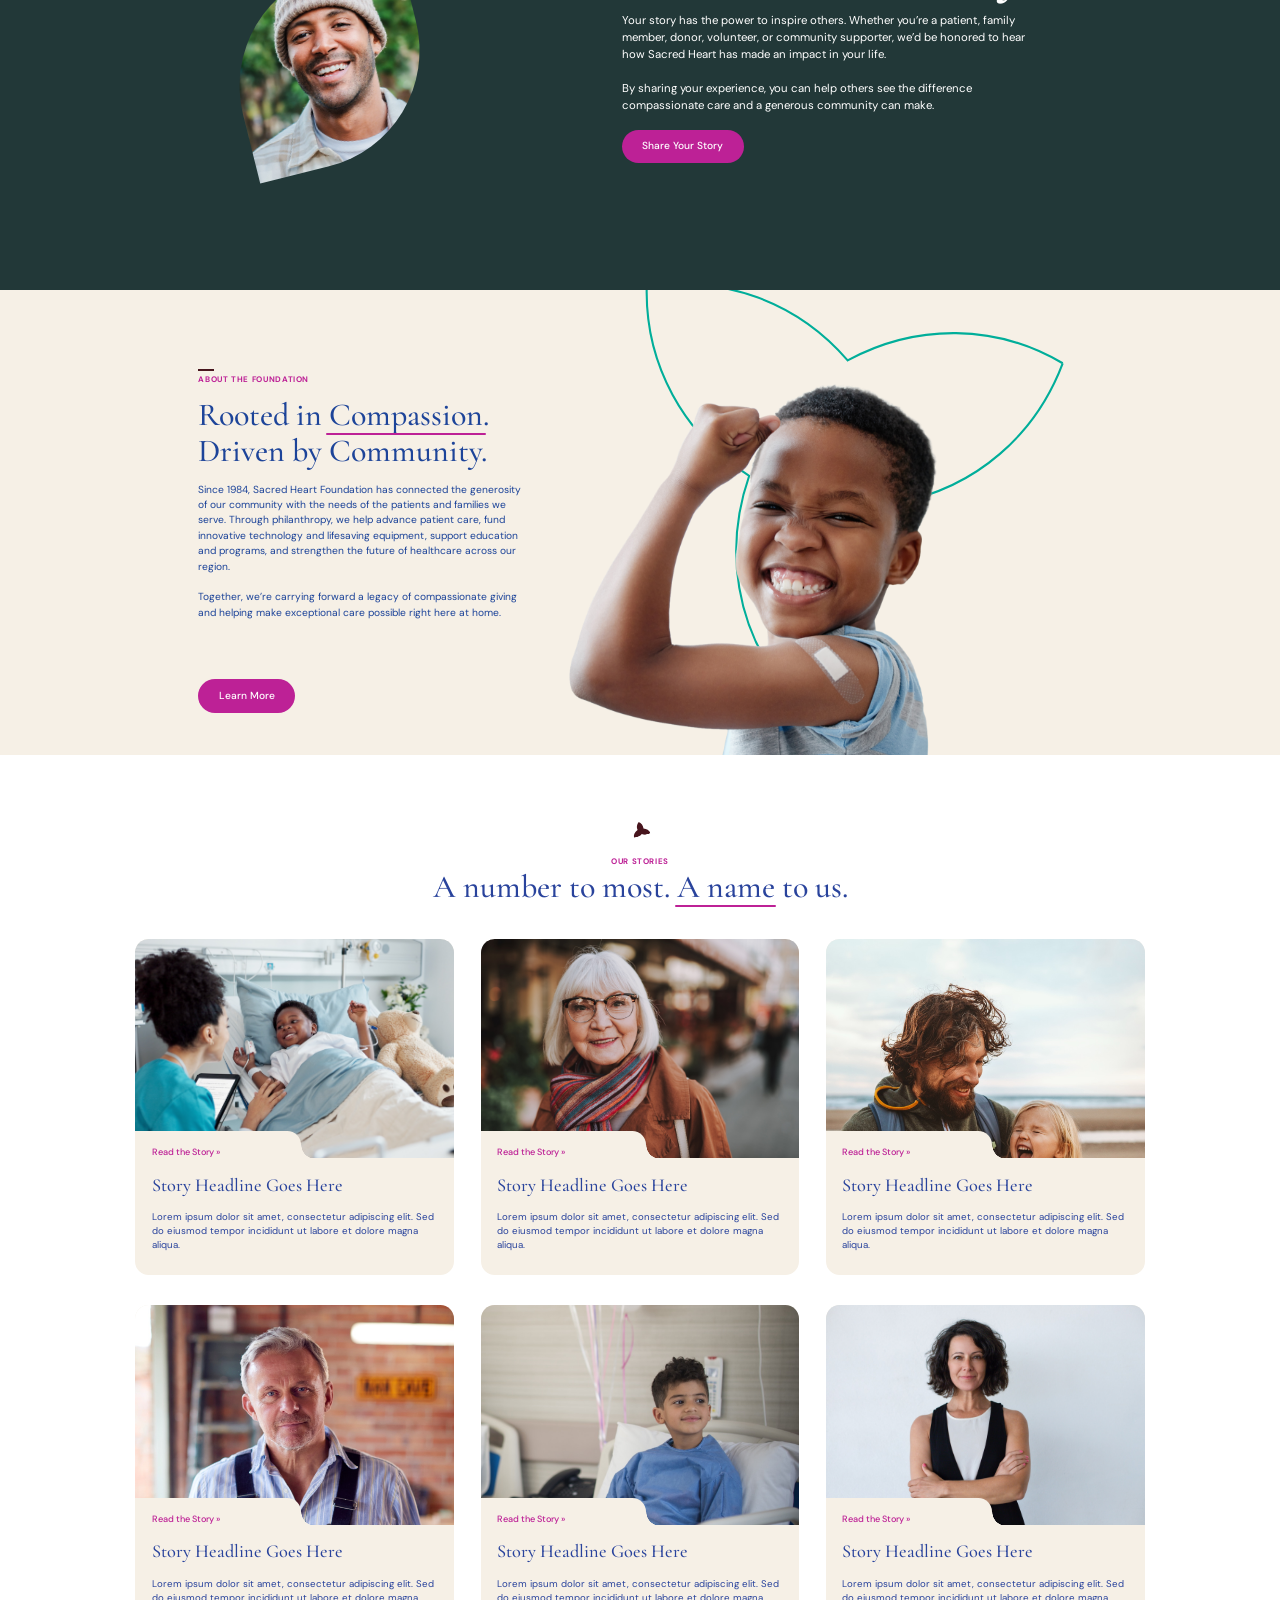
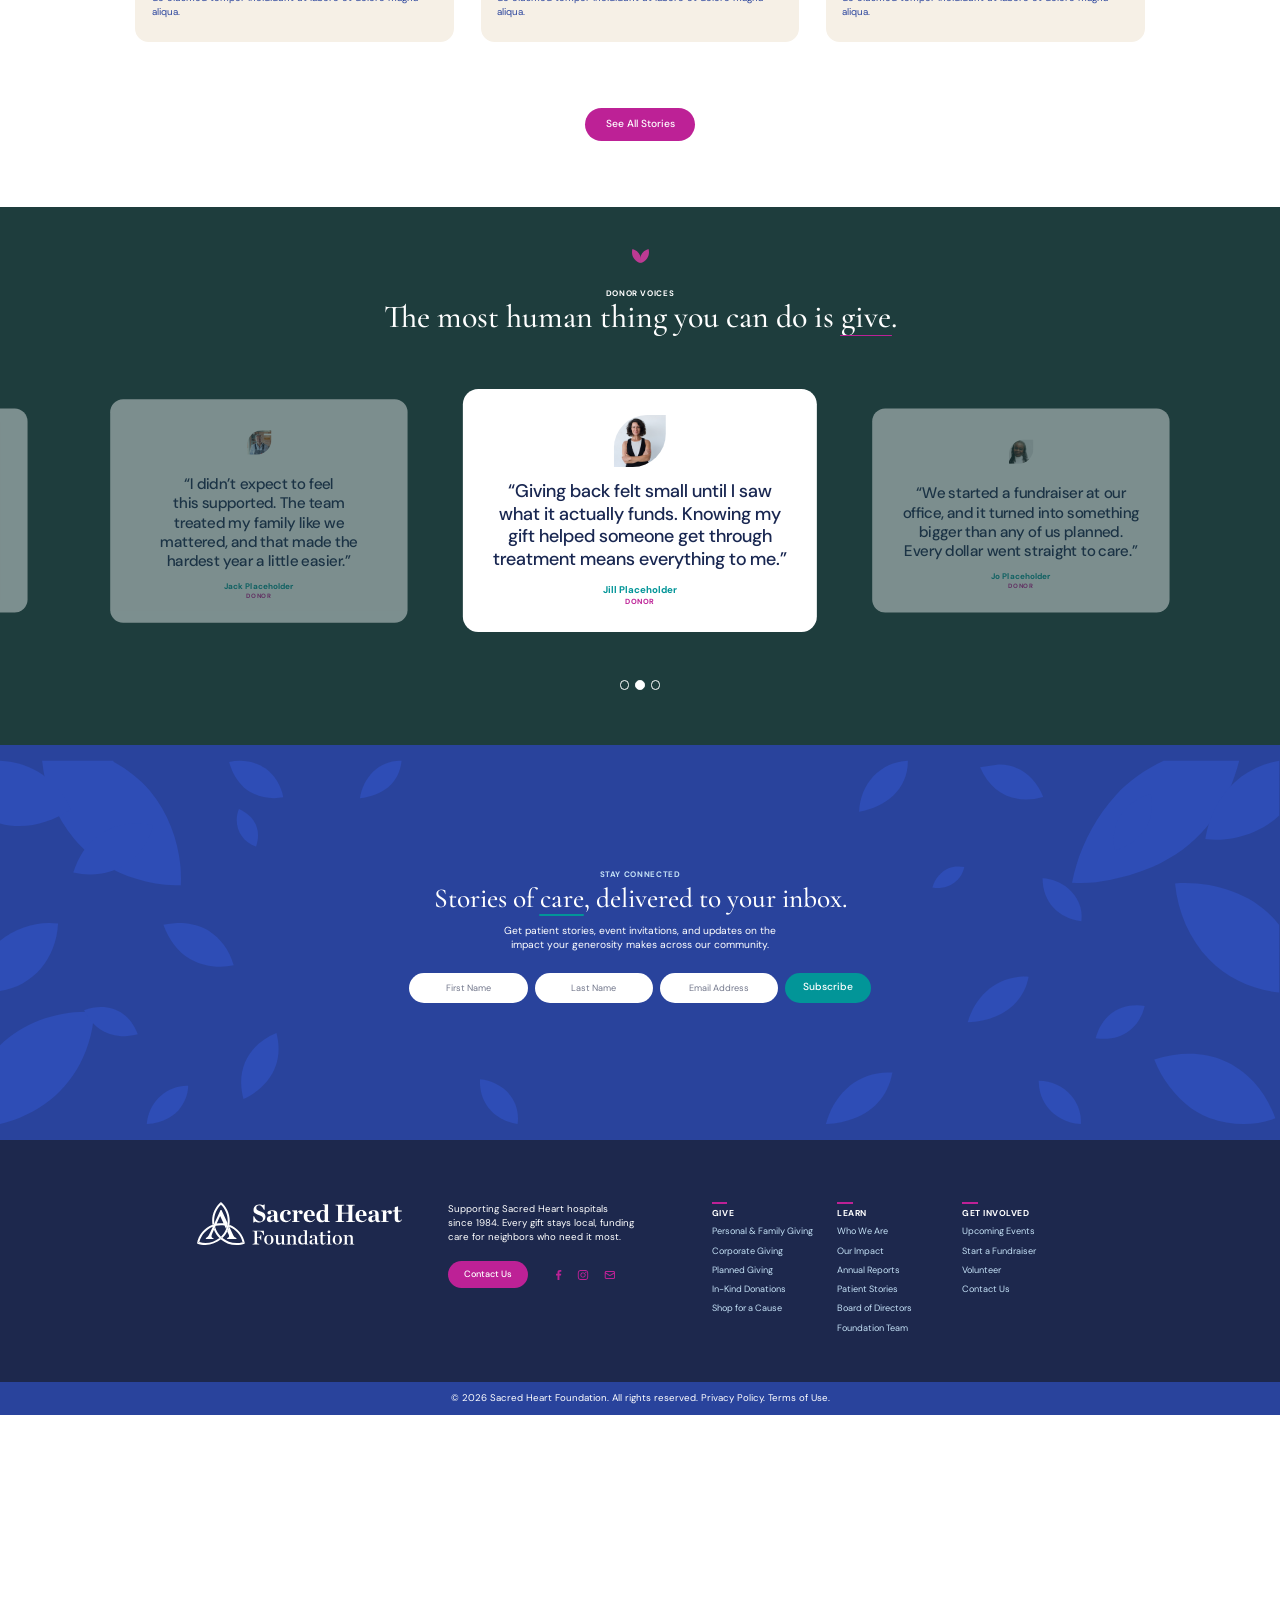
==== commit 8e272e4f: "Mobile footer: link lists in a single column Co-Authored-By: Claude Opus 5.5 <noreply@anthropic.com>" ====
--- a/index.html
+++ b/index.html
@@ -405,7 +405,7 @@
   .foot ul a{white-space:normal}
 }
 @media (max-width:640px){
-  .foot .cols{grid-template-columns:repeat(2,minmax(0,1fr))}
+  .foot .cols{grid-template-columns:minmax(0,1fr);row-gap:28px}
   .foot .tag .acts{gap:24px}
   .legal{padding-bottom:calc(58px + env(safe-area-inset-bottom,0px))}  /* clear the fixed PROTOTYPE badge */
 }
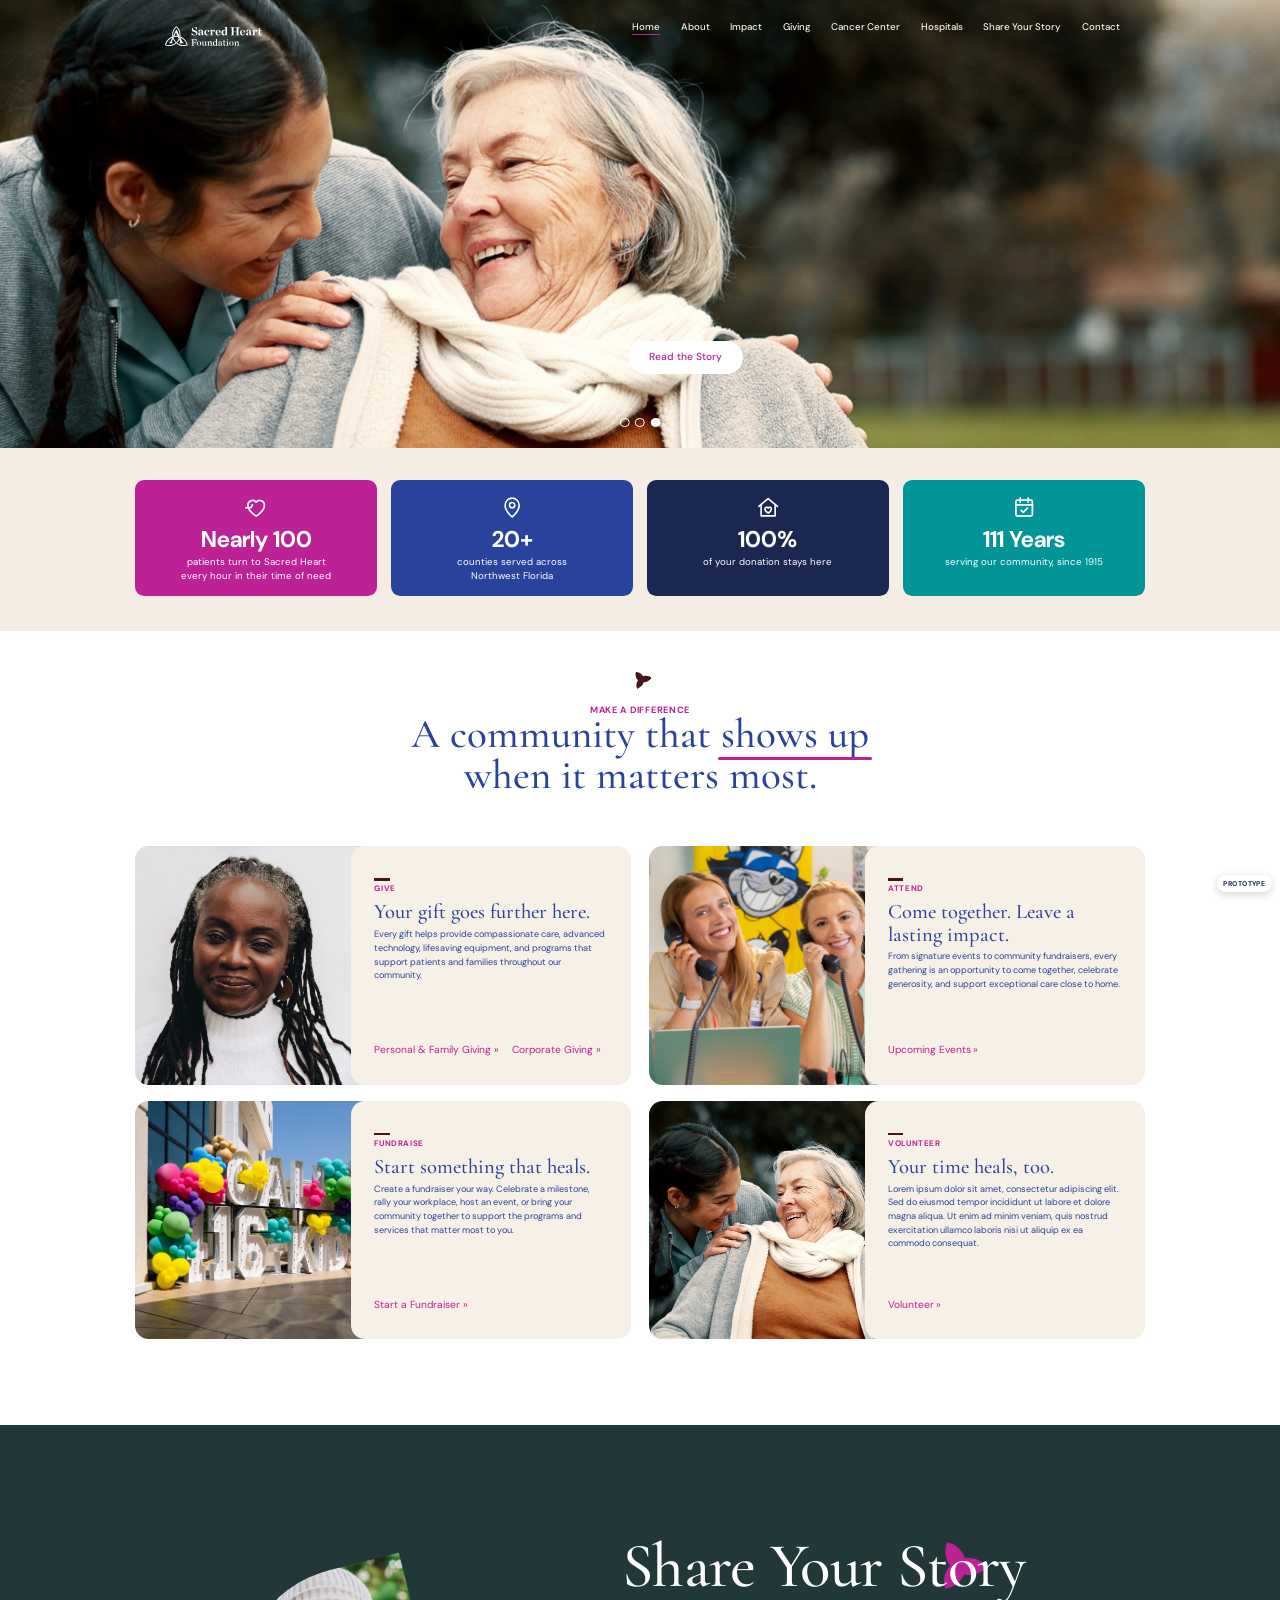
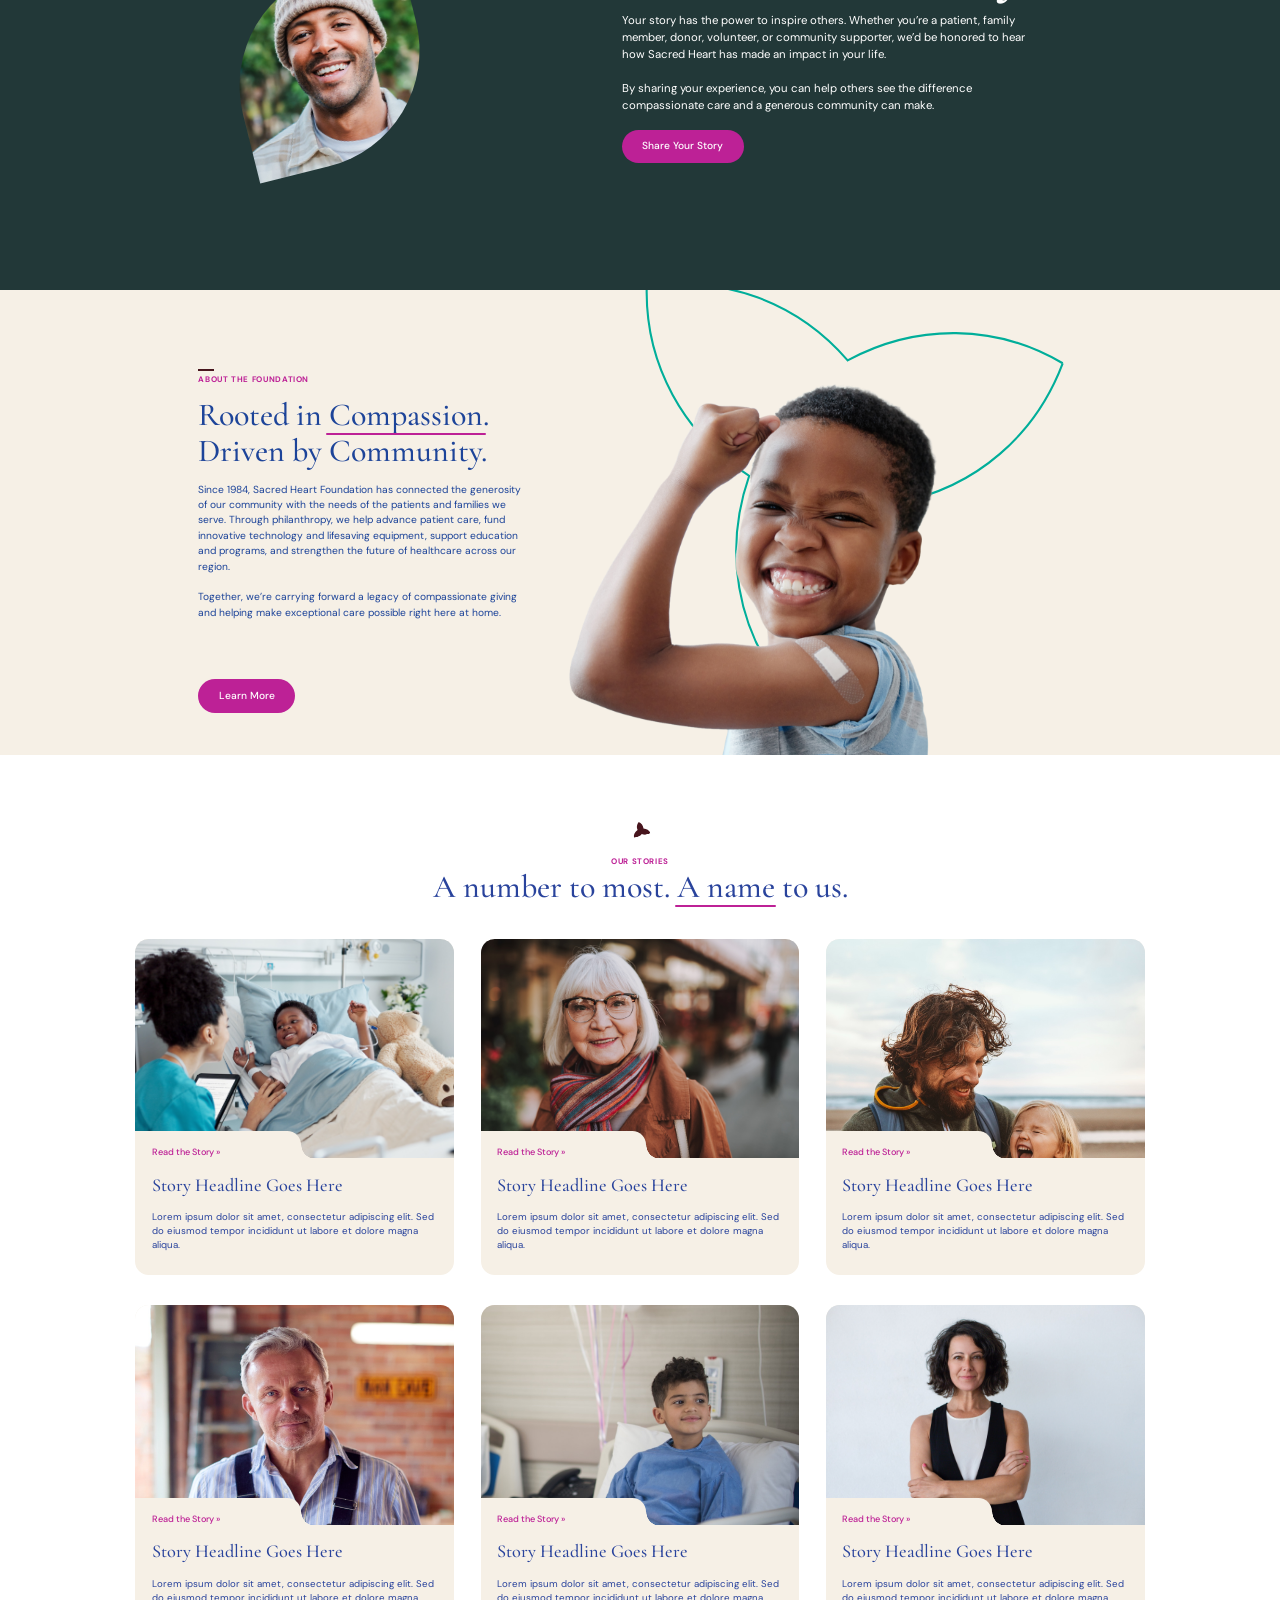
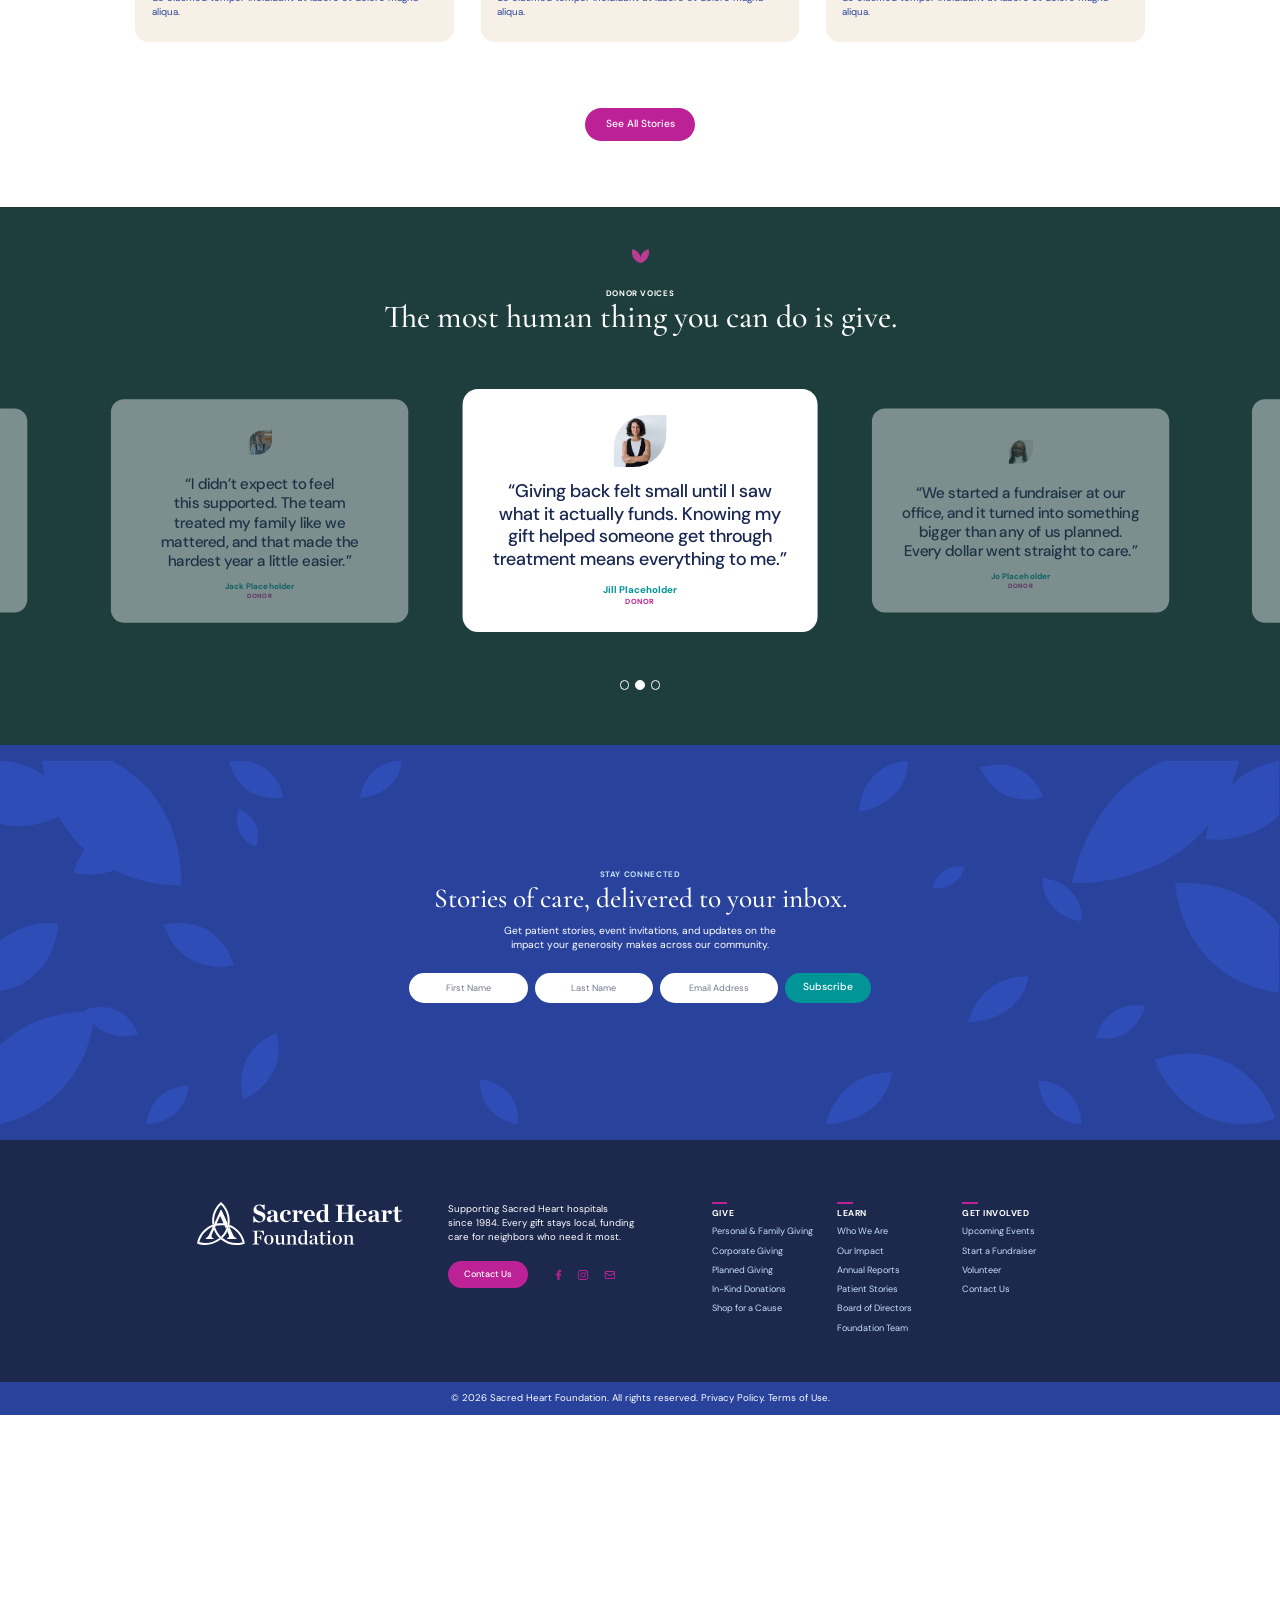
==== commit 3c150e36: "Mobile footer: center logo, copy, Contact Us with social beneath, and link lists Co-Authored-By: Cla" ====
--- a/index.html
+++ b/index.html
@@ -409,6 +409,19 @@
   .foot .tag .acts{gap:24px}
   .legal{padding-bottom:calc(58px + env(safe-area-inset-bottom,0px))}  /* clear the fixed PROTOTYPE badge */
 }
+
+/* Phone footer: everything centered - logo, copy, Contact Us with social icons beneath, link lists */
+@media (max-width:640px){
+  .foot{justify-items:center;text-align:center}
+  .foot .flogo{margin-inline:auto}
+  .foot .tag{display:flex;flex-direction:column;align-items:center}
+  .foot .tag p{max-width:320px;margin-inline:auto}
+  .foot .tag .acts{flex-direction:column;align-items:center;gap:22px}
+  .foot .cols{justify-items:center;width:100%}
+  .foot .cols nav{display:flex;flex-direction:column;align-items:center}
+  .foot h4::before{left:50%;transform:translateX(-50%)}
+  .foot ul{align-items:center}
+}
 </style>
 <link rel="stylesheet" href="motion.css">
 <script>
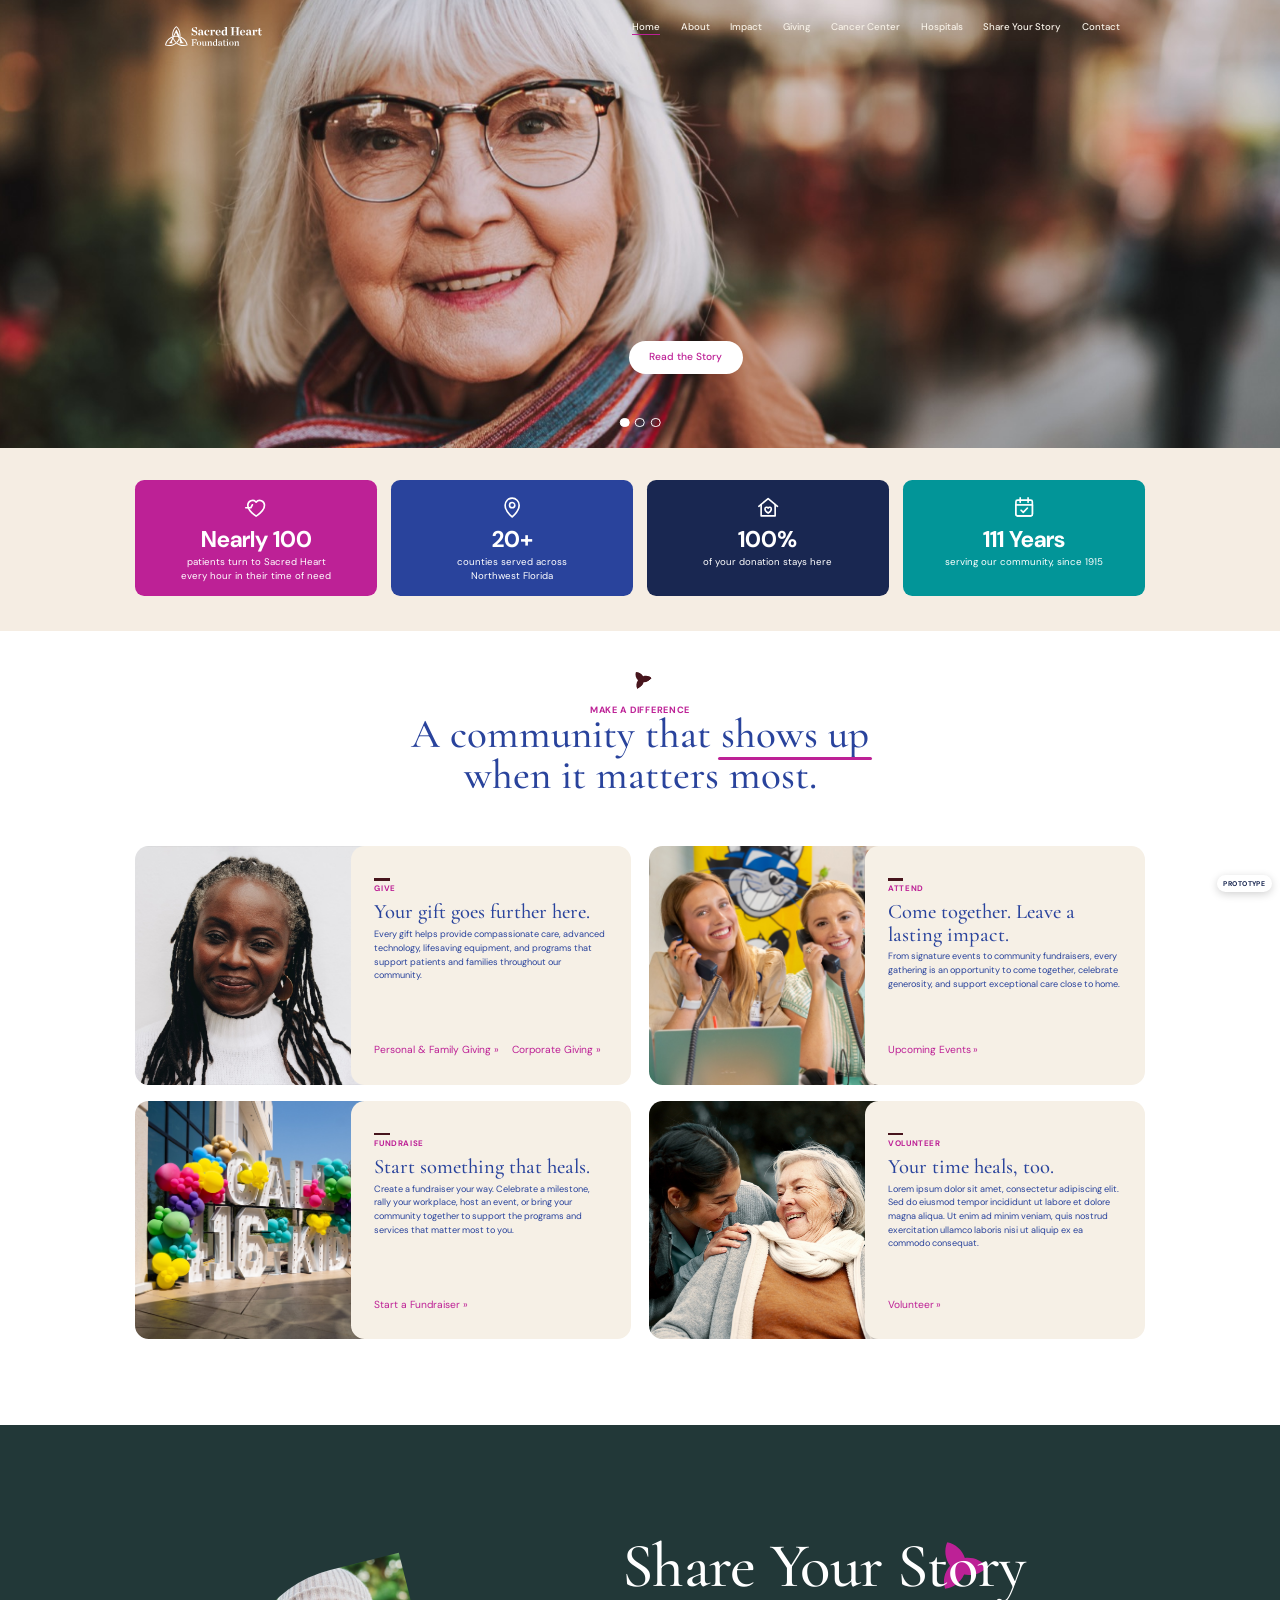
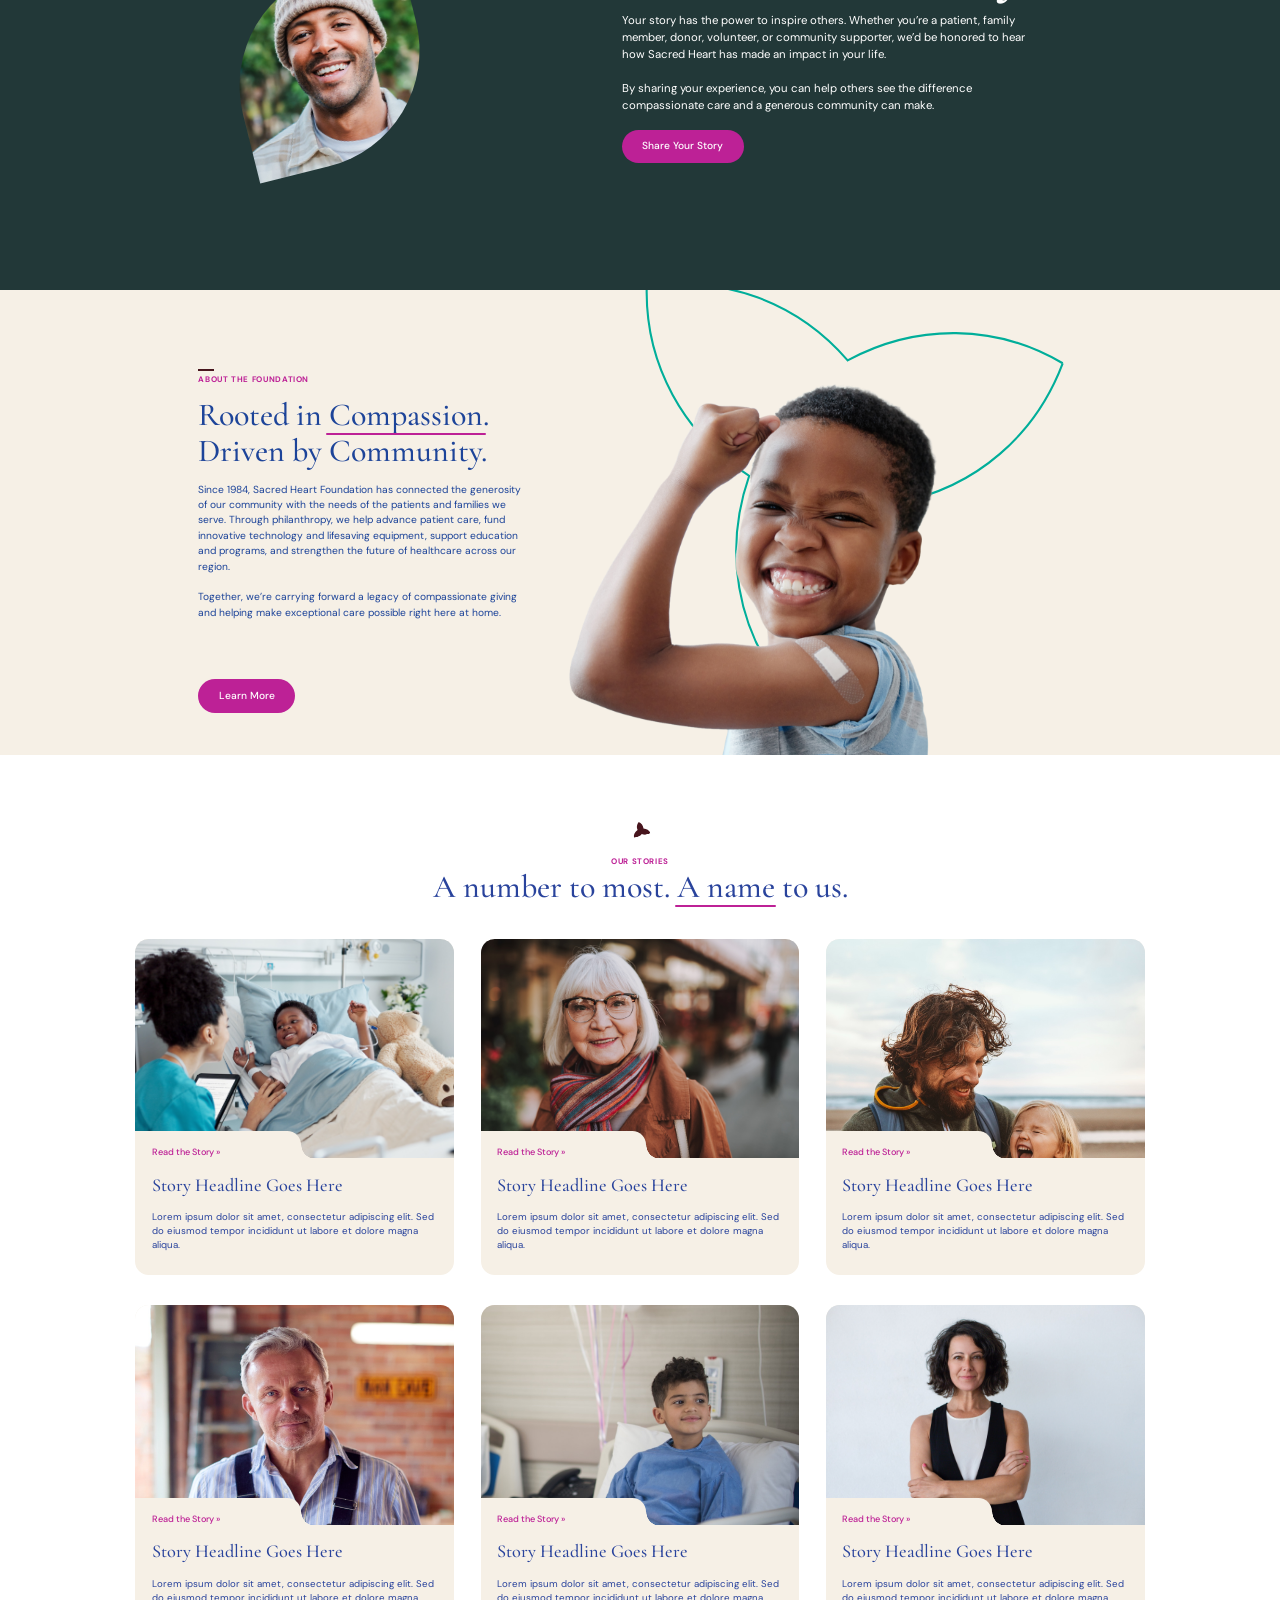
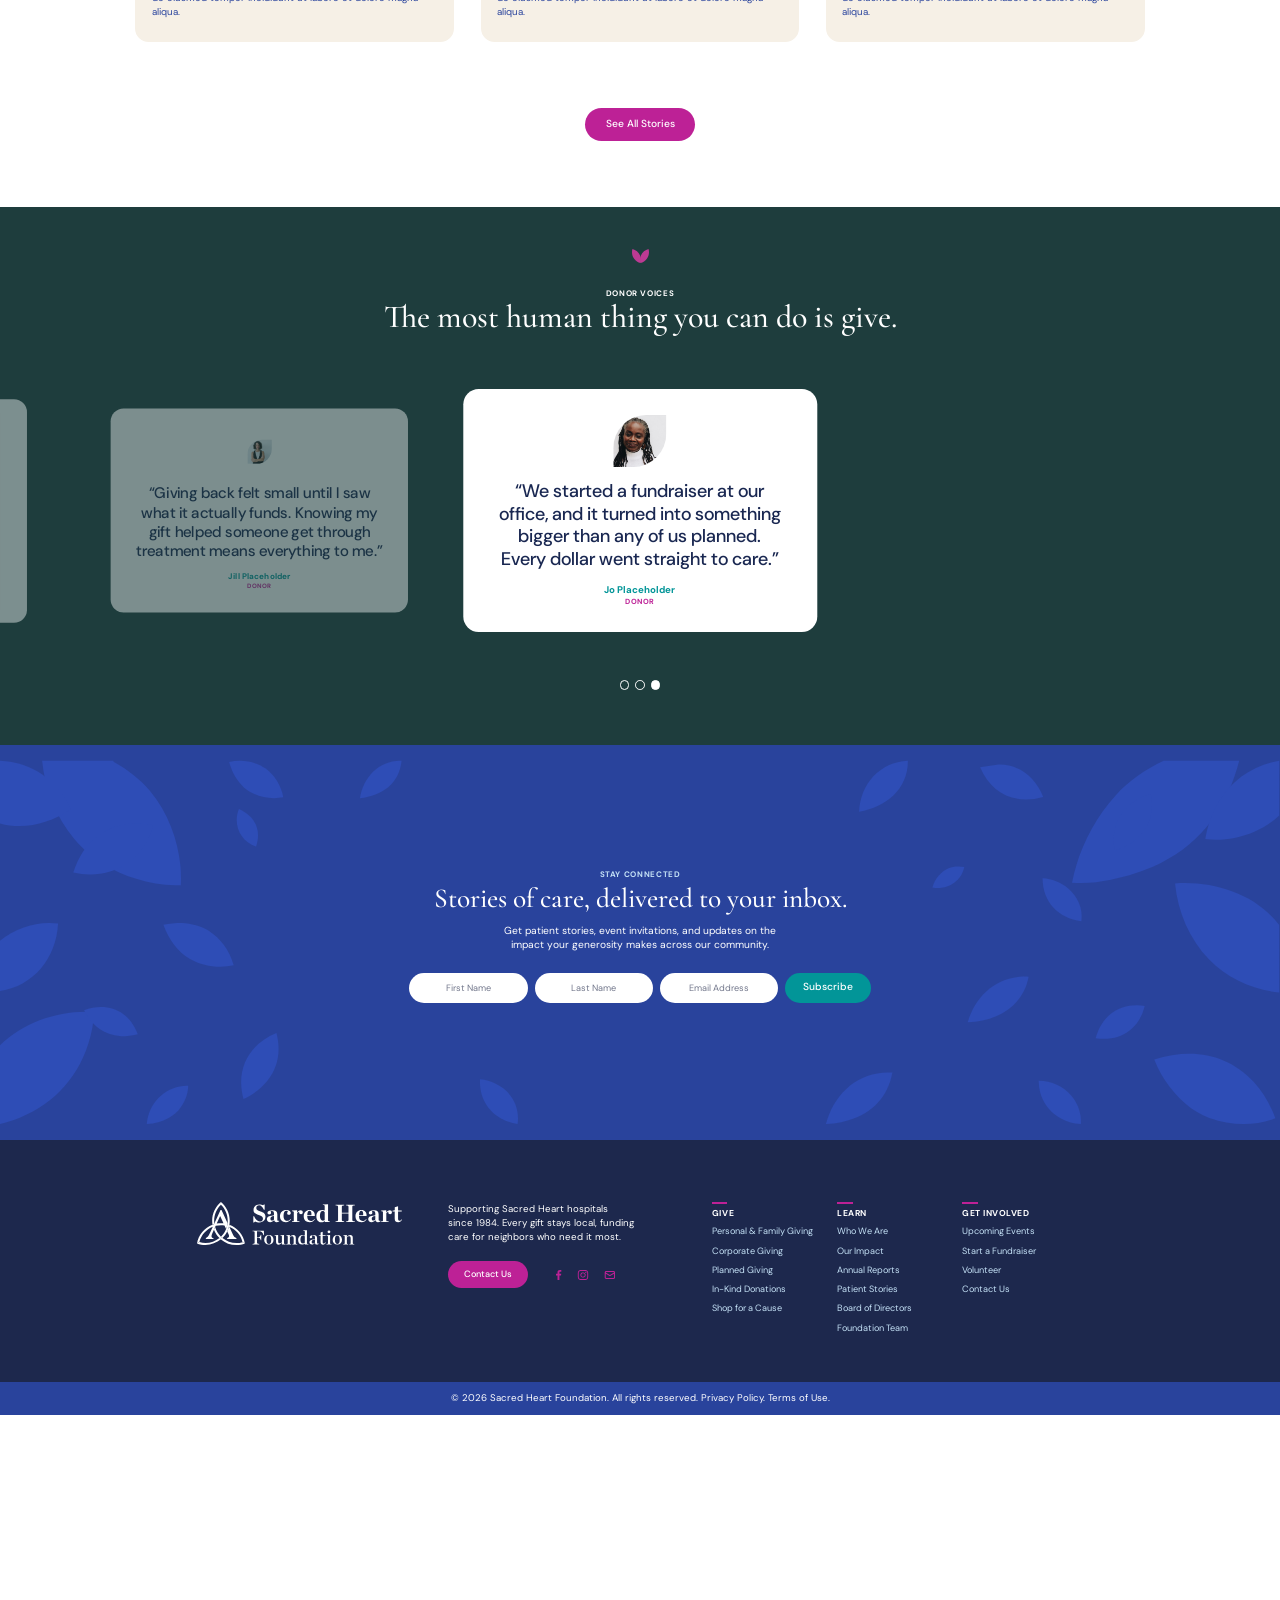
==== commit df0a178e: "Mobile footer: more space between sections and link lists Co-Authored-By: Claude Opus 5.5 <noreply@a" ====
--- a/index.html
+++ b/index.html
@@ -412,12 +412,12 @@
 
 /* Phone footer: everything centered - logo, copy, Contact Us with social icons beneath, link lists */
 @media (max-width:640px){
-  .foot{justify-items:center;text-align:center}
+  .foot{justify-items:center;text-align:center;row-gap:56px;padding-top:64px;padding-bottom:64px}
   .foot .flogo{margin-inline:auto}
   .foot .tag{display:flex;flex-direction:column;align-items:center}
   .foot .tag p{max-width:320px;margin-inline:auto}
   .foot .tag .acts{flex-direction:column;align-items:center;gap:22px}
-  .foot .cols{justify-items:center;width:100%}
+  .foot .cols{justify-items:center;width:100%;row-gap:44px}
   .foot .cols nav{display:flex;flex-direction:column;align-items:center}
   .foot h4::before{left:50%;transform:translateX(-50%)}
   .foot ul{align-items:center}
